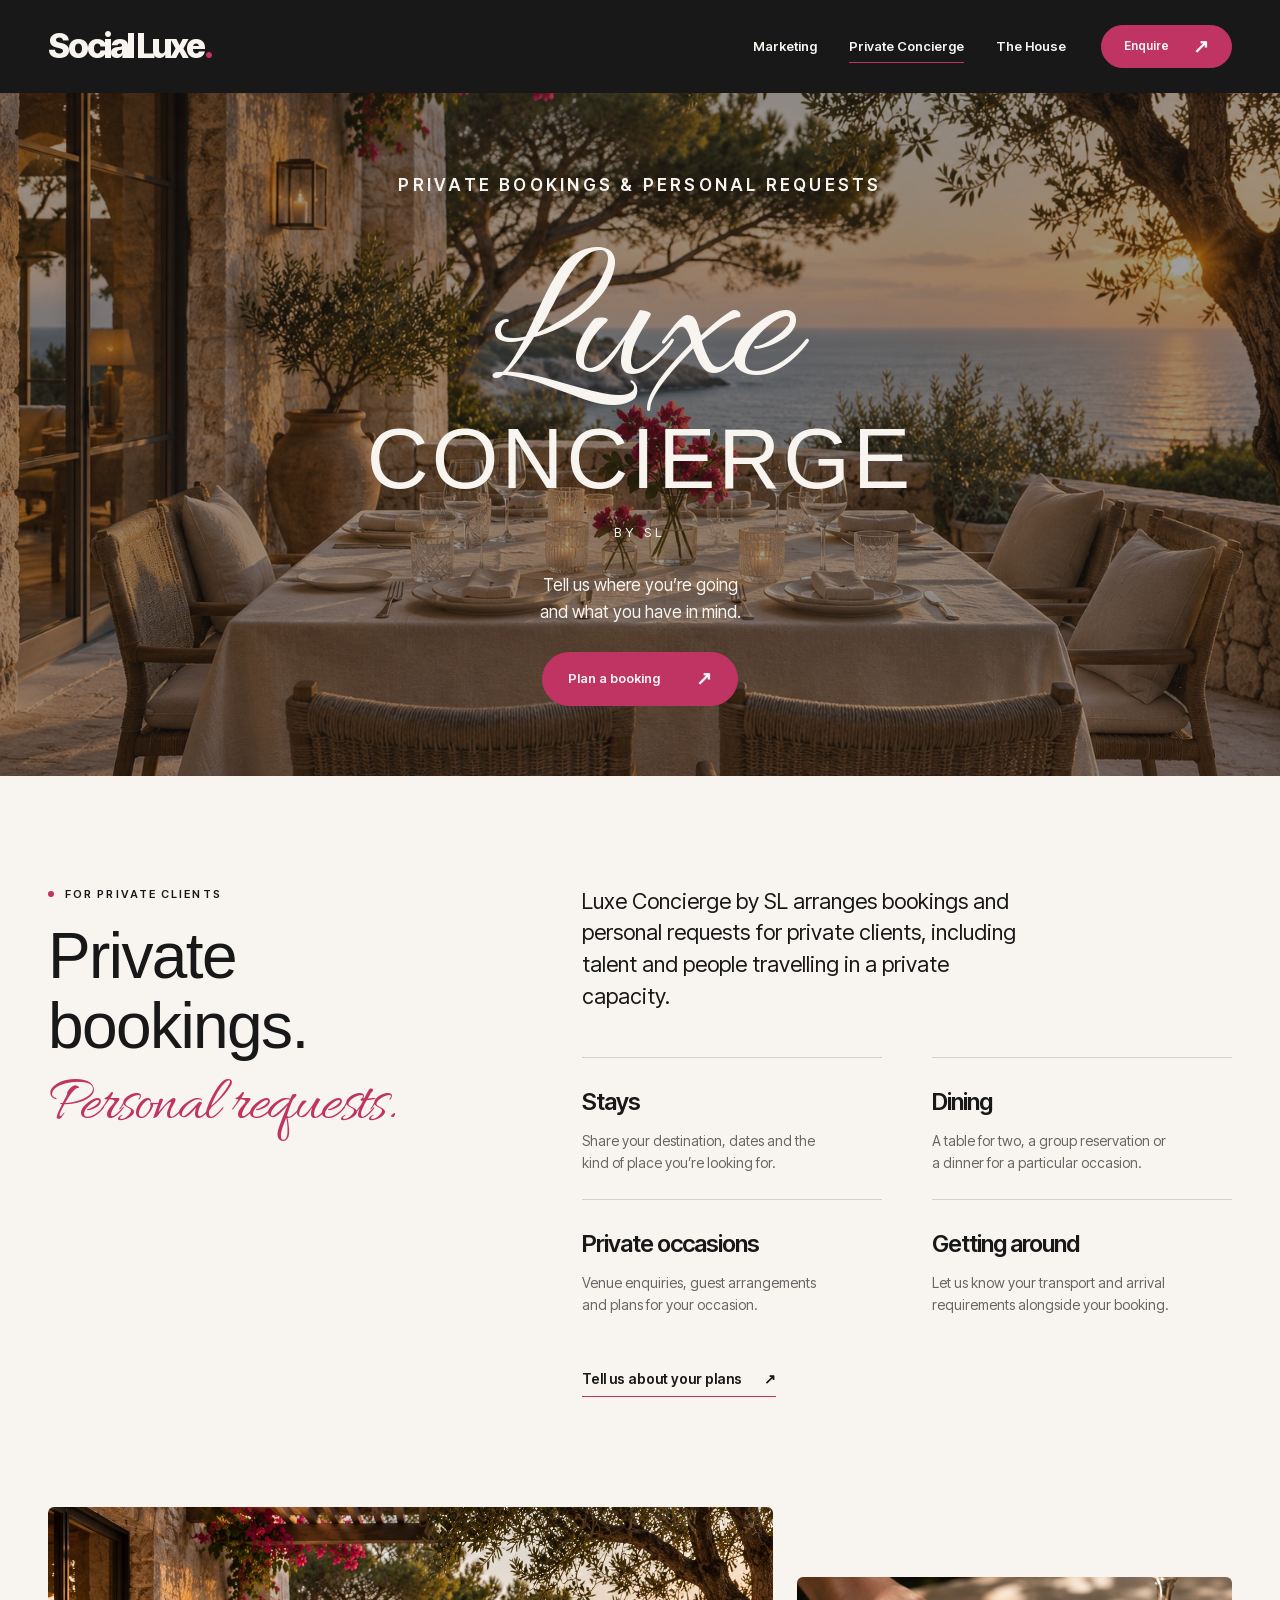
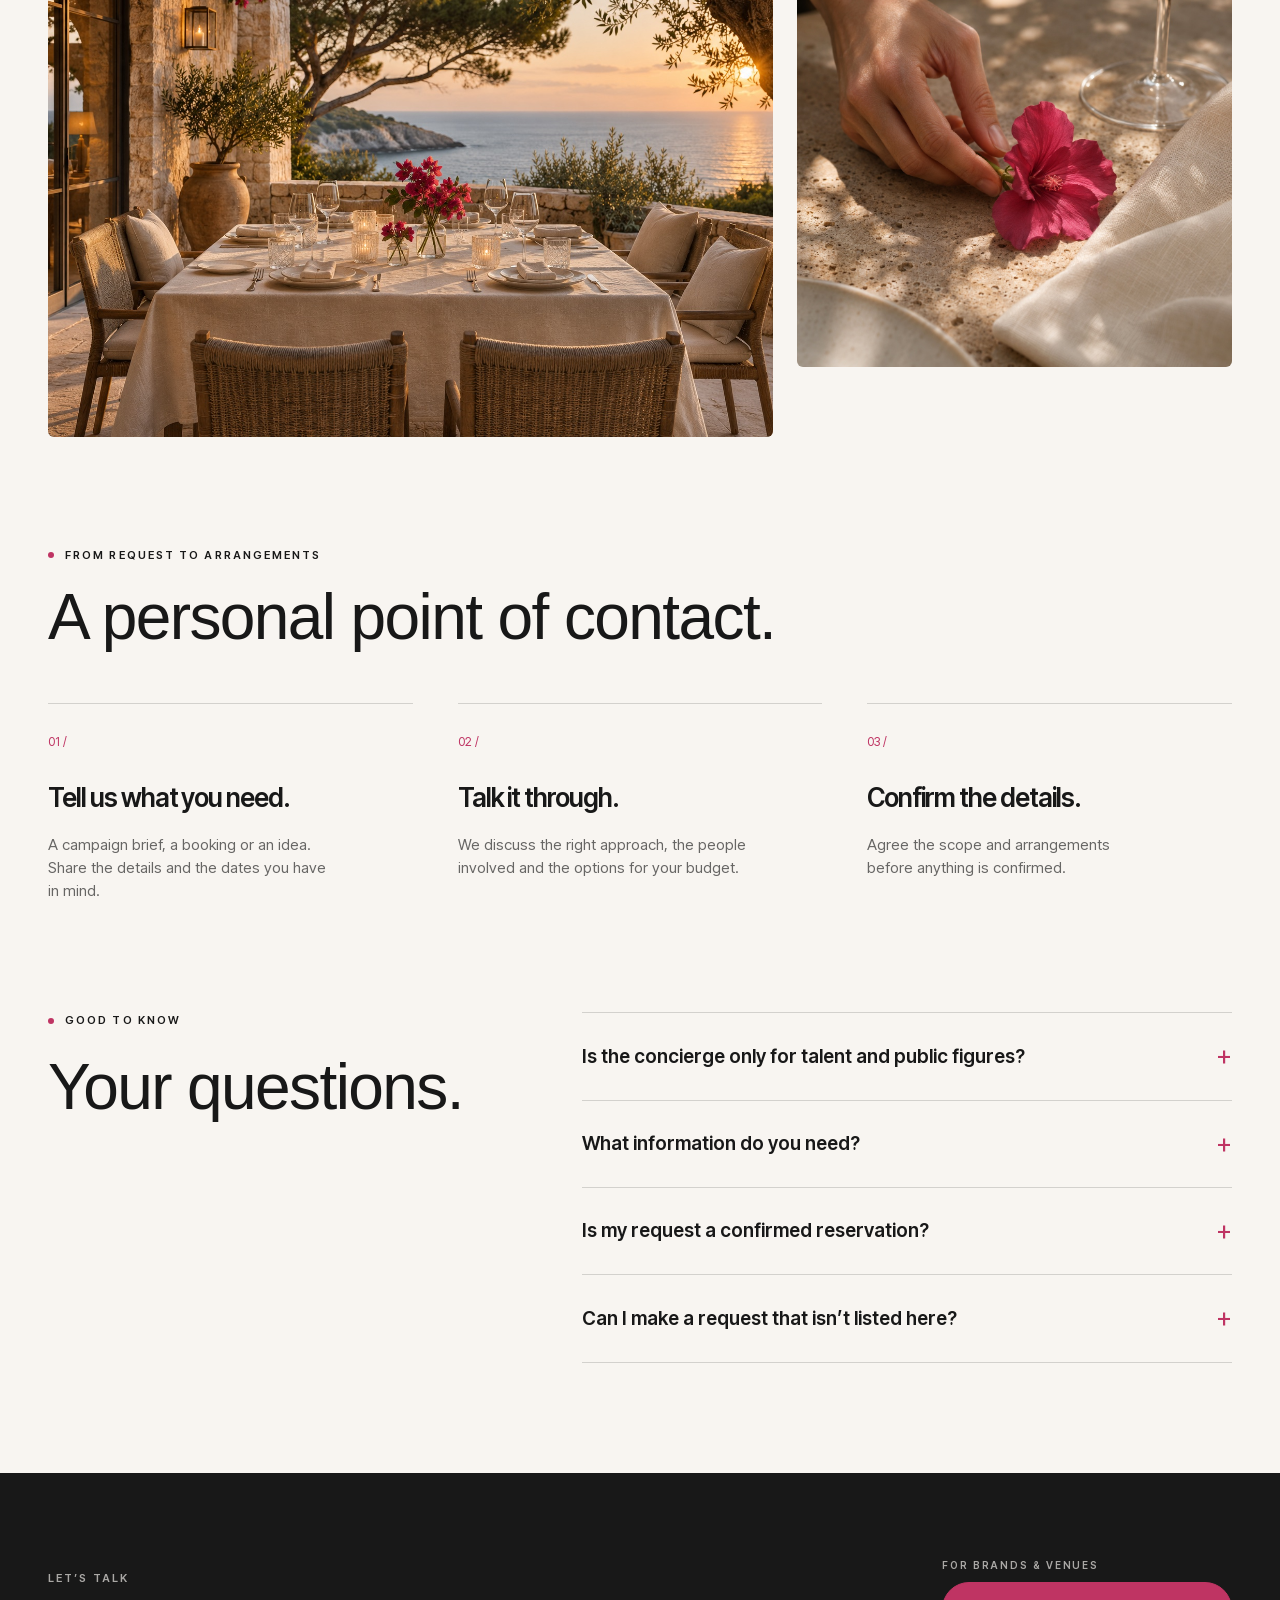
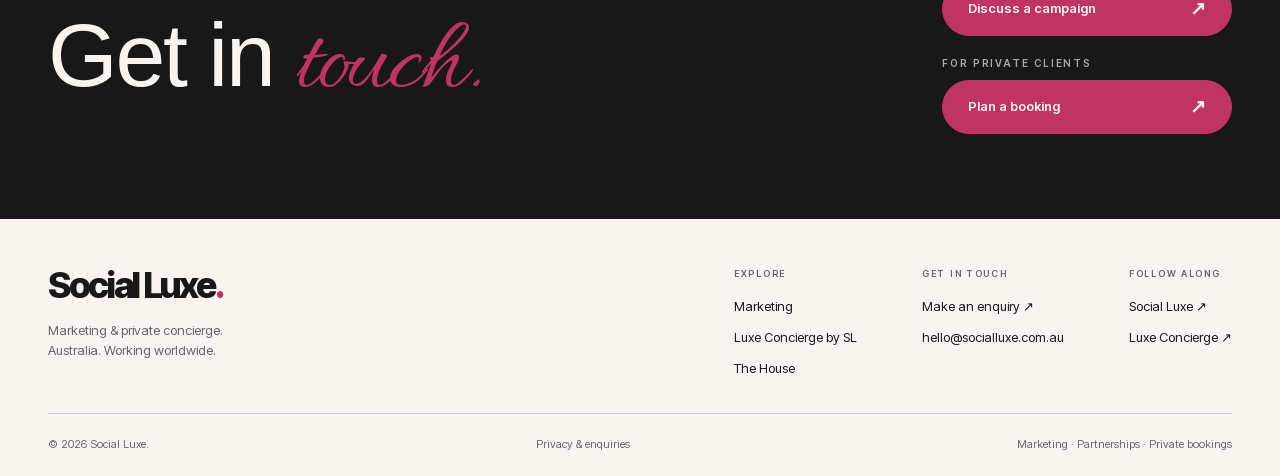
==== public/concierge/index.html @ 2615e61e "Build Social Luxe marketing and private concierge website" ====
<!doctype html>
<html lang="en"><head><meta charset="utf-8"><meta name="viewport" content="width=device-width,initial-scale=1">
<title>Luxe Concierge by SL — Private Concierge</title><meta name="description" content="Private bookings, reservations and personal requests. Explore Luxe Concierge by SL.">
<meta name="robots" content="noindex,nofollow"><meta name="theme-color" content="#f8f5f1">
<meta property="og:title" content="Luxe Concierge by SL — Private Concierge"><meta property="og:description" content="Private bookings, reservations and personal requests. Explore Luxe Concierge by SL."><meta property="og:type" content="website">
<link rel="icon" href="/assets/favicon.svg" type="image/svg+xml">
<link rel="preload" href="/assets/fonts/anton.woff2" as="font" type="font/woff2" crossorigin>
<link rel="preload" href="/assets/fonts/inter-tight.woff2" as="font" type="font/woff2" crossorigin>
<link rel="stylesheet" href="/styles.css"><script src="/app.js" defer></script></head>
<body class="concierge-page"><a class="skip-link" href="#main">Skip to content</a>
    <header class="site-header"><div class="shell header-inner">
      <a class="brand" href="/" aria-label="Social Luxe home">Social Luxe<span class="brand-period">.</span></a>
      <nav class="desktop-nav" aria-label="Main navigation"><a class="nav-link" href="/marketing/">Marketing</a><a class="nav-link" href="/concierge/" aria-current="page">Private Concierge</a><a class="nav-link" href="/the-house/">The House</a></nav>
      <a class="button header-action" href="/enquire/">Enquire<span class="arrow" aria-hidden="true">↗</span></a>
      <button class="menu-toggle" aria-label="Open menu" aria-controls="mobile-menu" aria-expanded="false"><span></span><span></span></button>
    </div></header>
    <div class="mobile-menu" id="mobile-menu" hidden><nav aria-label="Mobile navigation"><a class="mobile-link" href="/marketing/">Marketing</a><a class="mobile-link" href="/concierge/">Private Concierge</a><a class="mobile-link" href="/the-house/">The House</a><a class="button " href="/enquire/">Get in touch<span class="arrow" aria-hidden="true">↗</span></a></nav><p><a href="mailto:hello@socialluxe.com.au">hello@socialluxe.com.au</a></p></div><main id="main">
<section class="concierge-hero"><img src="/assets/concierge.jpg" width="1536" height="1024" alt="A seaside terrace set for a private dinner at sunset" fetchpriority="high">
  <div class="concierge-hero-inner hero-enter"><p class="eyebrow">Private bookings &amp; personal requests</p><h1><span class="script">Luxe</span><span class="concierge-title">CONCIERGE</span><span class="by-line">BY SL</span></h1><p>Tell us where you’re going<br>and what you have in mind.</p><a class="button " href="/enquire/?service=concierge">Plan a booking<span class="arrow" aria-hidden="true">↗</span></a></div>
</section>
<section class="section shell concierge-intro">
  <div class="reveal"><p class="eyebrow with-dot">For private clients</p><h2 class="section-title">Private bookings.<br><span class="script pink">Personal requests.</span></h2></div>
  <div class="reveal delay-1"><p class="body-large">Luxe Concierge by SL arranges bookings and personal requests for private clients, including talent and people travelling in a private capacity.</p><div class="concierge-services">
    <div><h3>Stays</h3><p>Share your destination, dates and the kind of place you’re looking for.</p></div>
    <div><h3>Dining</h3><p>A table for two, a group reservation or a dinner for a particular occasion.</p></div>
    <div><h3>Private occasions</h3><p>Venue enquiries, guest arrangements and plans for your occasion.</p></div>
    <div><h3>Getting around</h3><p>Let us know your transport and arrival requirements alongside your booking.</p></div>
  </div><a class="text-link" href="/enquire/?service=concierge">Tell us about your plans <span aria-hidden="true">↗</span></a></div>
</section>
<div class="shell image-pair"><div class="photo reveal"><img src="/assets/concierge.jpg" alt="A dining terrace with flowers and views of the coast" width="1536" height="1024" loading="lazy"></div><div class="photo reveal delay-1"><img src="/assets/detail.jpg" alt="Flower and linen details at a table setting" width="1254" height="1254" loading="lazy"></div></div>
<section class="section shell"><div class="section-head reveal"><div><p class="eyebrow with-dot">From request to arrangements</p><h2 class="section-title">A personal point of contact.</h2></div></div><div class="process-grid">
      <div class="process-item reveal"><span class="number">01 /</span><h3>Tell us what you need.</h3><p>A campaign brief, a booking or an idea. Share the details and the dates you have in mind.</p></div>
      <div class="process-item reveal delay-1"><span class="number">02 /</span><h3>Talk it through.</h3><p>We discuss the right approach, the people involved and the options for your budget.</p></div>
      <div class="process-item reveal delay-2"><span class="number">03 /</span><h3>Confirm the details.</h3><p>Agree the scope and arrangements before anything is confirmed.</p></div>
    </div></section>
<section class="section shell page-faq" style="padding-top:0"><div class="reveal"><p class="eyebrow with-dot">Good to know</p><h2 class="section-title">Your questions.</h2></div><div class="reveal delay-1"><div class="faq-list"><details><summary>Is the concierge only for talent and public figures?</summary><p>No. Luxe Concierge by SL also works with private clients. You do not need to be a creator, celebrity or public figure to make an enquiry.</p></details><details><summary>What information do you need?</summary><p>Your destination or venue, preferred dates, number of guests, budget and any requests you would like us to consider.</p></details><details><summary>Is my request a confirmed reservation?</summary><p>No. An enquiry starts a conversation. Availability, pricing and booking terms must be agreed before a reservation is confirmed.</p></details><details><summary>Can I make a request that isn’t listed here?</summary><p>Of course. Describe what you need and we’ll discuss whether we can help, including any fees and arrangements involved.</p></details></div></div></section><section class="contact-band"><div class="shell contact-band-inner">
      <div class="reveal"><p class="eyebrow">Let’s talk</p><h2>Get in <span class="script">touch.</span></h2></div>
      <div class="contact-options reveal"><div class="contact-option"><p class="eyebrow">For brands &amp; venues</p><a class="button " href="/enquire/?service=marketing">Discuss a campaign<span class="arrow" aria-hidden="true">↗</span></a></div><div class="contact-option"><p class="eyebrow">For private clients</p><a class="button " href="/enquire/?service=concierge">Plan a booking<span class="arrow" aria-hidden="true">↗</span></a></div></div>
    </div></section>
</main><footer class="site-footer"><div class="shell">
      <div class="footer-top"><div><a class="brand" href="/">Social Luxe<span class="brand-period">.</span></a><p class="footer-description">Marketing &amp; private concierge.<br>Australia. Working worldwide.</p></div>
      <div class="footer-nav">
        <div class="footer-column"><span class="eyebrow">Explore</span><a href="/marketing/">Marketing</a><a href="/concierge/">Luxe Concierge by SL</a><a href="/the-house/">The House</a></div>
        <div class="footer-column"><span class="eyebrow">Get in touch</span><a href="/enquire/">Make an enquiry ↗</a><a href="mailto:hello@socialluxe.com.au">hello@socialluxe.com.au</a></div>
        <div class="footer-column"><span class="eyebrow">Follow along</span><a href="https://www.instagram.com/social_luxe/" target="_blank" rel="noopener noreferrer">Social Luxe ↗</a><a href="https://www.instagram.com/luxeconciergebysl/" target="_blank" rel="noopener noreferrer">Luxe Concierge ↗</a></div>
      </div></div><div class="footer-bottom"><span>© 2026 Social Luxe.</span><a href="/privacy/">Privacy &amp; enquiries</a><span>Marketing · Partnerships · Private bookings</span></div>
    </div></footer></body></html>
---- styles.css ----
@font-face{font-family:Anton;src:url('/assets/fonts/anton.woff2') format('woff2');font-weight:400;font-display:swap}
@font-face{font-family:Allura;src:url('/assets/fonts/allura.woff2') format('woff2');font-weight:400;font-display:swap}
@font-face{font-family:'Inter Tight';src:url('/assets/fonts/inter-tight.woff2') format('woff2');font-weight:400 900;font-display:swap}
:root{--paper:#f8f5f1;--ink:#181818;--pink:#bf3463;--line:rgba(24,24,24,.16);--muted:rgba(24,24,24,.65);--ease:cubic-bezier(.22,1,.36,1);--shell:min(1320px,calc(100% - 96px))}
*{box-sizing:border-box}html{scroll-behavior:smooth;scroll-padding-top:110px}body{margin:0;background:var(--paper);color:var(--ink);font-family:'Inter Tight',Arial,sans-serif;-webkit-font-smoothing:antialiased;font-size:16px;line-height:1.55}body.menu-open{overflow:hidden}a{color:inherit;text-decoration:none}button,input,select,textarea{font:inherit}button,a,input,select,textarea{-webkit-tap-highlight-color:transparent}button{cursor:pointer;color:inherit}button,a{touch-action:manipulation}button:focus-visible,a:focus-visible,input:focus-visible,select:focus-visible,textarea:focus-visible,summary:focus-visible{outline:2px solid var(--pink);outline-offset:6px}::selection{background:var(--pink);color:var(--paper)}img{display:block;width:100%;height:auto}p,h1,h2,h3,figure{margin:0}h1,h2,h3{font-weight:400}p{max-width:60ch}a.inline-link{text-decoration:underline;text-underline-offset:4px}main{min-height:60vh}.shell{width:var(--shell);margin-inline:auto}.section{padding-block:110px}.eyebrow{font-size:11px;line-height:1.5;letter-spacing:.19em;font-weight:600;text-transform:uppercase}.eyebrow.with-dot{display:flex;align-items:center;gap:11px}.with-dot:before{content:"";width:6px;height:6px;flex:0 0 6px;border-radius:50%;background:var(--pink)}.muted{color:var(--muted)}.pink{color:var(--pink)}.script{font-family:Allura,cursive;font-weight:400;letter-spacing:-.035em;text-transform:none;line-height:1}.display{font-family:Anton,'Arial Narrow',sans-serif;font-weight:400;letter-spacing:-.025em;line-height:1.06}.section-title{font-family:Anton,'Arial Narrow',sans-serif;font-size:clamp(42px,5vw,76px);line-height:1.08;letter-spacing:-.025em}.body-large{font-size:clamp(19px,1.7vw,25px);line-height:1.45}.sr-only{position:absolute;width:1px;height:1px;padding:0;margin:-1px;overflow:hidden;clip:rect(0,0,0,0);white-space:nowrap;border:0}.skip-link{position:fixed;z-index:200;left:16px;top:-80px;background:var(--pink);color:var(--paper);padding:14px 20px}.skip-link:focus{top:12px}
.site-header{position:sticky;top:0;z-index:50;background:rgba(248,245,241,.96);border-bottom:1px solid transparent;transition:border-color .25s,background .25s;backdrop-filter:blur(16px)}.site-header.scrolled{border-color:var(--line)}.header-inner{height:92px;display:flex;align-items:center;justify-content:space-between;gap:35px}.brand{font-size:34px;line-height:1;letter-spacing:-.065em;font-weight:800;white-space:nowrap}.brand-period{color:var(--pink)}.desktop-nav{display:flex;align-items:center;gap:32px;margin-left:auto}.nav-link{font-size:13px;font-weight:600;padding-block:12px;position:relative}.nav-link:after{content:"";position:absolute;bottom:5px;left:0;width:100%;height:1px;background:var(--pink);transform:scaleX(0);transform-origin:left;transition:transform .3s var(--ease)}.nav-link:hover:after,.nav-link[aria-current="page"]:after{transform:scaleX(1)}.header-action{font-size:12px!important;min-height:42px!important;padding:11px 22px!important;gap:24px!important}.button{display:inline-flex;align-items:center;justify-content:space-between;gap:36px;min-height:54px;padding:16px 25px;border:1px solid var(--pink);border-radius:100px;background:var(--pink);color:var(--paper);font-size:13px;font-weight:600;line-height:1.2;transition:transform .25s var(--ease),background .25s,box-shadow .25s;text-align:left}.button:hover{background:var(--ink);border-color:var(--ink);transform:translateY(-2px)}.button .arrow{font-size:19px;transition:transform .25s var(--ease);line-height:1}.button:hover .arrow{transform:translate(2px,-2px)}.button-outline{border-color:var(--line);background:transparent;color:var(--ink)}.button-outline:hover{background:var(--ink);color:var(--paper)}.text-link{display:inline-flex;align-items:center;gap:22px;font-size:14px;font-weight:600;padding-bottom:6px;border-bottom:1px solid var(--pink);transition:gap .25s var(--ease),color .25s}.text-link:hover{gap:30px;color:var(--pink)}.menu-toggle{display:none;background:none;border:0;min-height:44px;min-width:44px;align-items:center;justify-content:center;flex-direction:column;gap:5px}.menu-toggle span{width:21px;height:1px;background:currentColor;transition:transform .25s}.menu-toggle[aria-expanded="true"] span:first-child{transform:translateY(3px) rotate(45deg)}.menu-toggle[aria-expanded="true"] span:last-child{transform:translateY(-3px) rotate(-45deg)}.mobile-menu{position:fixed;inset:76px 0 0;z-index:45;background:var(--paper);padding:45px 28px;overflow:auto}.mobile-menu[hidden]{display:none}.mobile-menu nav{display:flex;flex-direction:column;gap:24px}.mobile-menu .mobile-link{font-family:Anton,sans-serif;font-size:40px;line-height:1.1}.mobile-menu .button{margin-top:20px}.mobile-menu p{font-size:14px;margin-top:40px}
.home-hero{padding:64px 0 56px;text-align:center;position:relative}.home-hero .eyebrow{justify-content:center;margin-bottom:30px}.home-hero h1{font-size:clamp(52px,7.6vw,112px);line-height:1.1;letter-spacing:-.025em}.home-hero h1>span{display:block}.home-hero .hero-script{font-size:1.23em;color:var(--pink);display:inline-block;transform:rotate(-6deg);margin-right:.12em}.hero-copy{font-size:17px;line-height:1.6;margin:24px auto 28px;color:var(--muted)}.hero-actions{display:flex;justify-content:center;gap:12px}.hero-actions .button{min-width:210px}.hero-bottom{display:flex;justify-content:space-between;align-items:center;margin-top:46px}.hero-bottom .eyebrow{margin:0;font-size:10px}.scroll-link{display:flex;gap:14px;align-items:center;font-size:11px;letter-spacing:.12em;text-transform:uppercase}.scroll-link span{color:var(--pink);font-size:20px}
.service-grid{display:grid;grid-template-columns:1fr 1fr;gap:22px}.service-panel .photo{height:460px;position:relative;overflow:hidden;border-radius:6px}.photo img{width:100%;height:100%;object-fit:cover;transition:transform 1.15s var(--ease)}.photo:hover img{transform:scale(1.035)}.service-panel .photo:after{content:"";position:absolute;inset:40% 0 0;background:linear-gradient(transparent,rgba(0,0,0,.63));pointer-events:none}.photo-label{position:absolute;z-index:1;top:22px;left:24px;border:1px solid rgba(248,245,241,.65);border-radius:30px;padding:7px 12px;color:var(--paper);font-size:10px;letter-spacing:.14em;text-transform:uppercase;background:rgba(24,24,24,.15)}.photo-caption{position:absolute;z-index:2;bottom:32px;left:32px;right:32px;color:var(--paper);display:flex;justify-content:space-between;align-items:end;gap:10px}.photo-caption h2{font-size:clamp(32px,3.4vw,54px);line-height:1.04;font-family:Anton,sans-serif}.circle-arrow{border:1px solid rgba(248,245,241,.6);width:46px;height:46px;border-radius:50%;display:flex;align-items:center;justify-content:center;font-size:25px;flex:0 0 46px;transition:background .3s,border-color .3s}.service-panel:hover .circle-arrow{background:var(--pink);border-color:var(--pink)}.concierge-wordmark .script{font-size:72px;display:block;margin-bottom:-6px}.concierge-wordmark .wordmark-bottom{font-family:Anton,sans-serif;font-size:27px;letter-spacing:.04em;line-height:1.1}.by-sl{font-family:'Inter Tight',sans-serif;letter-spacing:.12em;font-size:10px;margin-left:10px;vertical-align:middle}.panel-info{padding:21px 2px 25px;display:flex;justify-content:space-between;gap:20px;border-bottom:1px solid var(--line);align-items:start}.panel-info p{font-size:14px;max-width:34ch;color:var(--muted)}.panel-info .eyebrow{font-size:9px;white-space:nowrap;padding-top:4px}
.section-head{display:flex;justify-content:space-between;gap:50px;align-items:end;margin-bottom:50px}.section-head .eyebrow{margin-bottom:20px}.section-head>p{font-size:17px;max-width:34ch;color:var(--muted)}.intro-grid{display:grid;grid-template-columns:.85fr 1.15fr;gap:100px;align-items:center}.intro-copy .eyebrow{margin-bottom:22px}.intro-copy .section-title{max-width:9ch}.intro-copy p{margin-top:28px;color:var(--muted);font-size:17px}.intro-copy .text-link{margin-top:30px}.detail-composition{position:relative;padding:0 0 45px 45px}.detail-composition .photo{aspect-ratio:1.25;border-radius:6px;overflow:hidden}.detail-note{position:absolute;left:0;bottom:0;background:var(--pink);color:var(--paper);padding:25px 34px;min-width:215px;transform:rotate(-5deg)}.detail-note .script{font-size:47px;display:block}.detail-note .eyebrow{display:block;font-size:9px;margin-top:8px}
.offerings{border-top:1px solid var(--line)}.offering{display:grid;grid-template-columns:50px 1fr 1fr;gap:25px;align-items:start;padding:28px 0;border-bottom:1px solid var(--line)}.offering .number{font-size:12px;color:var(--pink);padding-top:7px}.offering h3{font-size:29px;font-weight:600;letter-spacing:-.045em;line-height:1.25}.offering p{color:var(--muted);font-size:15px}.process-grid{display:grid;grid-template-columns:repeat(3,1fr);gap:45px}.process-item{padding-top:24px;border-top:1px solid var(--line)}.process-item .number{font-size:12px;color:var(--pink)}.process-item h3{margin:26px 0 14px;font-size:26px;font-weight:600;letter-spacing:-.04em}.process-item p{font-size:15px;color:var(--muted);max-width:32ch}
.archive{border-top:1px solid var(--line)}.archive-item{display:grid;grid-template-columns:140px 1fr 250px 36px;align-items:center;gap:30px;border-bottom:1px solid var(--line);padding:27px 0}.archive-item .eyebrow{font-size:10px;color:var(--muted)}.archive-item h3{font-size:29px;font-weight:600;letter-spacing:-.04em}.archive-item .caption{font-size:13px;color:var(--muted)}.archive-item .arrow{font-size:25px;color:var(--pink);transition:transform .3s}.archive-item:hover .arrow{transform:translate(3px,-3px)}.archive-item:hover h3{color:var(--pink)}.archive-note{font-size:12px;color:var(--muted);margin-top:20px}
.contact-band{background:var(--ink);color:var(--paper);padding:85px 0}.contact-band .eyebrow{color:var(--paper);opacity:.65;margin-bottom:22px}.contact-band h2{font-size:clamp(50px,7vw,104px);line-height:1.05;font-family:Anton,sans-serif;letter-spacing:-.025em}.contact-band h2 .script{font-size:1.17em;color:var(--pink)}.contact-band-inner{display:flex;justify-content:space-between;gap:60px;align-items:center}.contact-options{display:flex;flex-direction:column;gap:20px;min-width:290px}.contact-option .eyebrow{font-size:10px;margin-bottom:9px}.contact-option .button{width:100%}.contact-band .button:hover{background:var(--paper);border-color:var(--paper);color:var(--ink)}.footer-top{padding:48px 0 35px;display:flex;justify-content:space-between;gap:50px;align-items:start}.footer-top .brand{font-size:36px}.footer-description{font-size:13px;color:var(--muted);margin-top:16px}.footer-nav{display:flex;gap:65px}.footer-column{display:flex;flex-direction:column;gap:11px;font-size:13px}.footer-column a:hover{color:var(--pink)}.footer-column .eyebrow{margin-bottom:5px;font-size:9px;color:var(--muted)}.footer-bottom{display:flex;justify-content:space-between;gap:20px;padding:22px 0;border-top:1px solid var(--line);font-size:11px;color:var(--muted)}.footer-bottom a:hover{color:var(--pink)}
.page-intro{padding:76px 0 64px}.page-intro .eyebrow{margin-bottom:26px}.page-intro h1{font-size:clamp(62px,8.5vw,122px);max-width:11ch}.page-intro .script{color:var(--pink);font-size:1.15em}.page-intro-grid{display:grid;grid-template-columns:1.15fr .85fr;gap:70px;align-items:end}.page-intro-grid .body-large{font-size:22px;max-width:29ch;margin-bottom:25px}.full-photo{height:560px;overflow:hidden;border-radius:6px}.full-photo img{object-position:center}.page-faq{display:grid;grid-template-columns:.8fr 1.2fr;gap:100px}.page-faq .eyebrow{margin-bottom:24px}details{border-bottom:1px solid var(--line)}details:first-child{border-top:1px solid var(--line)}summary{list-style:none;cursor:pointer;display:flex;align-items:center;justify-content:space-between;gap:25px;padding:23px 0;font-size:19px;font-weight:600}summary::-webkit-details-marker{display:none}summary:after{content:"+";color:var(--pink);font-size:26px;font-weight:400}details[open] summary:after{content:"−"}details p{padding:0 30px 23px 0;font-size:15px;color:var(--muted)}
.concierge-page .site-header{background:var(--ink);color:var(--paper)}.concierge-page .site-header.scrolled{border-color:rgba(248,245,241,.16)}.concierge-page .mobile-menu{background:var(--ink);color:var(--paper)}.concierge-hero{position:relative;min-height:680px;display:flex;align-items:center;justify-content:center;color:var(--paper);text-align:center;overflow:hidden;background:var(--ink)}.concierge-hero>img{position:absolute;inset:0;height:100%;object-fit:cover;object-position:center 55%}.concierge-hero:after{content:"";position:absolute;inset:0;background:rgba(24,24,24,.42)}.concierge-hero-inner{position:relative;z-index:1;padding:50px 20px 70px}.concierge-hero .eyebrow{margin-bottom:35px}.concierge-hero h1 .script{font-size:clamp(120px,16vw,225px);display:block;margin-bottom:-22px}.concierge-hero h1 .concierge-title{font-family:Anton,sans-serif;font-size:clamp(45px,6.7vw,94px);letter-spacing:.035em;line-height:1}.concierge-hero h1 .by-line{display:block;font-family:'Inter Tight',sans-serif;letter-spacing:.3em;font-size:13px;margin-top:20px}.concierge-hero p{margin:30px auto 27px;font-size:17px}.concierge-intro{display:grid;grid-template-columns:.8fr 1.2fr;gap:100px}.concierge-intro .section-title{max-width:11ch}.concierge-intro .eyebrow{margin-bottom:20px}.concierge-intro .body-large{max-width:35ch}.concierge-intro .text-link{margin-top:28px}.concierge-services{display:grid;grid-template-columns:1fr 1fr;gap:0 50px;margin-top:45px}.concierge-services h3{font-size:24px;font-weight:600;letter-spacing:-.04em;margin-bottom:10px}.concierge-services p{font-size:14px;color:var(--muted);max-width:30ch}.concierge-services>div{padding:25px 0;border-top:1px solid var(--line)}.image-pair{display:grid;grid-template-columns:1.25fr .75fr;gap:24px;align-items:center}.image-pair .photo{height:530px;overflow:hidden;border-radius:6px}.image-pair .photo:last-child{height:390px}
.house-intro{max-width:920px}.house-intro h1{max-width:18ch}.house-intro .body-large{margin-top:32px;max-width:39ch}.founder-layout{display:grid;grid-template-columns:.85fr 1.15fr;gap:100px;align-items:center}.founder-card{padding:65px 35px 40px;background:var(--pink);color:var(--paper);min-height:380px;display:flex;flex-direction:column;justify-content:center;align-items:center}.founder-card .script{font-size:clamp(58px,6vw,95px);transform:rotate(-7deg);white-space:nowrap}.founder-card .eyebrow{margin-top:30px}.founder-story p{font-size:18px;color:var(--muted);margin-bottom:22px}.founder-story .section-title{margin-bottom:25px;font-size:50px}
.enquiry-layout{display:grid;grid-template-columns:.85fr 1.15fr;gap:100px;align-items:start;padding:70px 0 110px}.enquiry-intro{position:sticky;top:145px}.enquiry-intro .eyebrow{margin-bottom:25px}.enquiry-intro h1{font-size:clamp(60px,6.5vw,96px);line-height:1.1}.enquiry-intro h1 .script{display:block;color:var(--pink);font-size:1.35em}.enquiry-intro p{margin-top:25px;font-size:17px;max-width:30ch;color:var(--muted)}.contact-email{font-size:18px;display:inline-block;border-bottom:1px solid var(--pink);padding-bottom:5px;margin-top:30px}.form-intro{font-size:12px;color:var(--muted);margin:0 0 20px}fieldset{border:0;padding:0;margin:0;min-width:0}.service-choice{display:grid;grid-template-columns:1fr 1fr;gap:12px;margin-bottom:32px}.service-choice label{position:relative;display:flex;align-items:center;justify-content:center;min-height:62px;border:1px solid var(--line);padding:14px 15px;cursor:pointer;border-radius:5px;font-weight:600;font-size:14px;transition:background .2s,border .2s}.service-choice input{position:absolute;opacity:0;width:1px;height:1px}.service-choice label:has(input:checked){background:var(--pink);color:var(--paper);border-color:var(--pink)}.service-choice label:has(input:focus-visible){outline:2px solid var(--pink);outline-offset:4px}.field-grid{display:grid;grid-template-columns:1fr 1fr;gap:22px 20px}.field{display:flex;flex-direction:column;gap:8px;font-size:12px;font-weight:600}.field.full{grid-column:1/-1}.field input,.field select,.field textarea{width:100%;padding:14px 0;background:transparent;color:var(--ink);border:0;border-bottom:1px solid var(--line);border-radius:0;font-size:16px;font-weight:400;min-height:48px}.field input::placeholder,.field textarea::placeholder{color:rgba(24,24,24,.45)}.field textarea{resize:vertical;min-height:110px}.field option{background:var(--paper)}.form-actions{display:flex;gap:20px;align-items:center;margin-top:30px}.form-actions .button{flex:0 0 auto}.form-actions p{font-size:11px;color:var(--muted);max-width:28ch}.draft-panel{margin-top:24px;border-top:1px solid var(--line);padding-top:24px}.draft-panel[hidden]{display:none}.draft-panel h2{font-size:22px;font-weight:600;margin-bottom:12px}.draft-panel p{font-size:14px;color:var(--muted);margin-bottom:18px}.draft-panel textarea{width:100%;min-height:200px;border:1px solid var(--line);background:transparent;padding:16px;font-size:13px;resize:vertical;margin-bottom:15px}.draft-buttons{display:flex;gap:12px;flex-wrap:wrap}.form-status{font-size:13px;margin-top:12px;color:var(--pink)}.privacy-copy{max-width:780px;padding:70px 0 100px}.privacy-copy h1{font-size:60px;margin-bottom:40px}.privacy-copy h2{font-size:25px;font-weight:600;margin:30px 0 12px}.privacy-copy p{color:var(--muted)}
.reveal-ready .reveal{opacity:0;transform:translateY(22px);transition:opacity .8s var(--ease),transform .8s var(--ease)}.reveal-ready .reveal.is-visible{opacity:1;transform:none}.reveal.delay-1{transition-delay:.1s}.reveal.delay-2{transition-delay:.2s}.hero-enter{animation:hero-in .9s var(--ease) both}.hero-enter:nth-child(2){animation-delay:.08s}.hero-enter:nth-child(3){animation-delay:.16s}@keyframes hero-in{from{opacity:0;transform:translateY(18px)}to{opacity:1;transform:none}}
@media(min-width:1600px){.home-hero{padding-top:85px;padding-bottom:70px}.service-panel .photo{height:510px}}
@media(max-width:1050px){:root{--shell:calc(100% - 56px)}.header-inner{gap:22px}.desktop-nav{gap:22px}.brand{font-size:30px}.home-hero h1{font-size:8.4vw}.service-panel .photo{height:380px}.photo-caption{left:24px;right:24px;bottom:25px}.intro-grid,.page-faq,.concierge-intro,.founder-layout,.enquiry-layout{gap:50px}.section{padding-block:85px}.archive-item{grid-template-columns:100px 1fr 185px 25px;gap:20px}.contact-band-inner{gap:40px}.footer-nav{gap:35px}.concierge-hero{min-height:610px}.enquiry-layout{grid-template-columns:.8fr 1.2fr}.enquiry-intro h1{font-size:67px}.offering{grid-template-columns:30px 1fr 1fr;gap:20px}.page-intro-grid{gap:40px}.full-photo{height:460px}}
@media(max-width:760px){:root{--shell:calc(100% - 40px)}.header-inner{height:76px;gap:15px}.brand{font-size:30px}.desktop-nav{display:none}.header-action{margin-left:auto;min-height:38px!important;font-size:11px!important;padding:11px 18px!important;gap:16px!important}.menu-toggle{display:flex}.home-hero{padding:42px 0 32px}.home-hero .eyebrow{font-size:9px;margin-bottom:25px}.home-hero h1{font-size:clamp(36px,8.5vw,64px)}.hero-copy{font-size:15px;max-width:33ch;margin:22px auto 24px}.hero-actions{gap:9px}.hero-actions .button{min-width:0;gap:13px;font-size:11px;padding:14px 18px;min-height:49px}.hero-bottom{margin-top:33px}.hero-bottom .eyebrow{font-size:8px}.scroll-link{font-size:9px;gap:9px}.service-grid{gap:28px;grid-template-columns:1fr}.service-panel .photo{height:430px}.photo-caption h2{font-size:42px}.service-panel .photo-label{font-size:9px}.panel-info{padding:17px 0 20px}.panel-info p{font-size:13px}.panel-info .eyebrow{font-size:8px}.intro-grid,.concierge-intro,.founder-layout,.page-faq,.page-intro-grid,.enquiry-layout{grid-template-columns:1fr;gap:42px}.section{padding-block:65px}.section-title{font-size:48px}.intro-copy .section-title{max-width:12ch}.intro-copy p{font-size:16px;max-width:40ch}.detail-composition{padding:0 0 30px 25px}.detail-note{padding:20px 26px;min-width:180px}.detail-note .script{font-size:41px}.section-head{align-items:start;flex-direction:column;gap:24px;margin-bottom:35px}.section-head>p{font-size:16px;max-width:40ch}.process-grid{grid-template-columns:1fr;gap:24px}.process-item{display:grid;grid-template-columns:35px 1fr;gap:0 14px;padding-top:24px}.process-item .number{grid-row:1/3;padding-top:5px}.process-item h3{margin:0 0 10px;font-size:25px}.process-item p{font-size:14px;max-width:40ch}.archive-item{grid-template-columns:1fr 25px;gap:8px 15px;padding:25px 0}.archive-item .eyebrow{grid-column:1}.archive-item h3{grid-column:1;font-size:27px}.archive-item .caption{grid-column:1}.archive-item .arrow{grid-column:2;grid-row:1/4}.contact-band{padding-block:60px}.contact-band-inner{flex-direction:column;align-items:stretch;gap:35px}.contact-band h2{font-size:64px;max-width:10ch}.contact-options{min-width:0;display:grid;grid-template-columns:1fr 1fr;gap:16px}.contact-option .button{padding:14px 16px;gap:12px;font-size:11px}.contact-option .eyebrow{font-size:8px}.footer-top{flex-direction:column;gap:35px;padding-top:38px}.footer-nav{width:100%;justify-content:space-between;gap:20px}.footer-bottom{flex-wrap:wrap;font-size:10px}.footer-top .brand{font-size:33px}.footer-column{font-size:12px}.page-intro{padding:45px 0 45px}.page-intro h1{font-size:66px}.page-intro-grid .body-large{font-size:19px;max-width:40ch}.full-photo{height:390px}.offering{grid-template-columns:28px 1fr;gap:12px 15px;padding:26px 0}.offering .number{grid-row:1/3}.offering h3{font-size:27px}.offering p{grid-column:2}.concierge-hero{min-height:610px}.concierge-hero-inner{padding-inline:24px}.concierge-hero .eyebrow{font-size:10px;margin-bottom:30px}.concierge-hero h1 .script{font-size:160px;margin-bottom:-8px}.concierge-hero h1 .concierge-title{font-size:57px}.concierge-hero p{font-size:15px;max-width:30ch}.concierge-intro .body-large{font-size:20px}.concierge-services{gap:0 24px;margin-top:30px}.concierge-services h3{font-size:23px}.concierge-services p{font-size:13px}.image-pair{gap:15px;grid-template-columns:1fr 1fr}.image-pair .photo{height:310px}.image-pair .photo:last-child{height:240px}.founder-card{min-height:310px}.founder-card .script{font-size:80px}.founder-story .section-title{font-size:45px}.founder-story p{font-size:16px}.enquiry-layout{padding:40px 0 70px;gap:45px}.enquiry-intro{position:static}.enquiry-intro h1{font-size:66px}.enquiry-intro h1 .script{display:inline-block;margin-left:12px}.enquiry-intro p{font-size:15px;max-width:40ch}.contact-email{font-size:17px;margin-top:20px}.form-actions{align-items:start;flex-direction:column;gap:12px}.form-actions .button{width:100%}.form-actions p{max-width:none}.service-choice label{font-size:12px;padding-inline:9px}.field-grid{gap:21px 16px}.privacy-copy{padding:45px 0 65px}.privacy-copy h1{font-size:48px}}
@media(max-width:380px){.header-action{padding:10px 14px!important}.brand{font-size:27px}.header-inner{gap:5px}.hero-actions .button{font-size:10px;padding:13px 14px}.service-panel .photo{height:365px}.contact-options{grid-template-columns:1fr}.field-grid{grid-template-columns:1fr}.enquiry-intro h1{font-size:57px}.concierge-services{grid-template-columns:1fr}.footer-nav{flex-wrap:wrap}.photo-caption h2{font-size:38px}}
.home-hero>.eyebrow{margin-inline:auto}
.founder-layout>*{min-width:0}
@media(max-width:760px){.founder-card{padding-inline:24px}.founder-card .script{font-size:clamp(54px,18vw,80px)}}
@media(min-width:761px) and (max-width:1599px){.home-hero{padding-top:38px;padding-bottom:30px}.home-hero .eyebrow{margin-bottom:20px}.home-hero .hero-bottom .eyebrow{margin-bottom:0}.hero-copy{margin-top:18px;margin-bottom:22px}.hero-bottom{margin-top:28px}}
@media(prefers-reduced-motion:reduce){html{scroll-behavior:auto}*,*:before,*:after{animation:none!important;transition:none!important}.reveal-ready .reveal{opacity:1;transform:none}.photo:hover img{transform:none}}
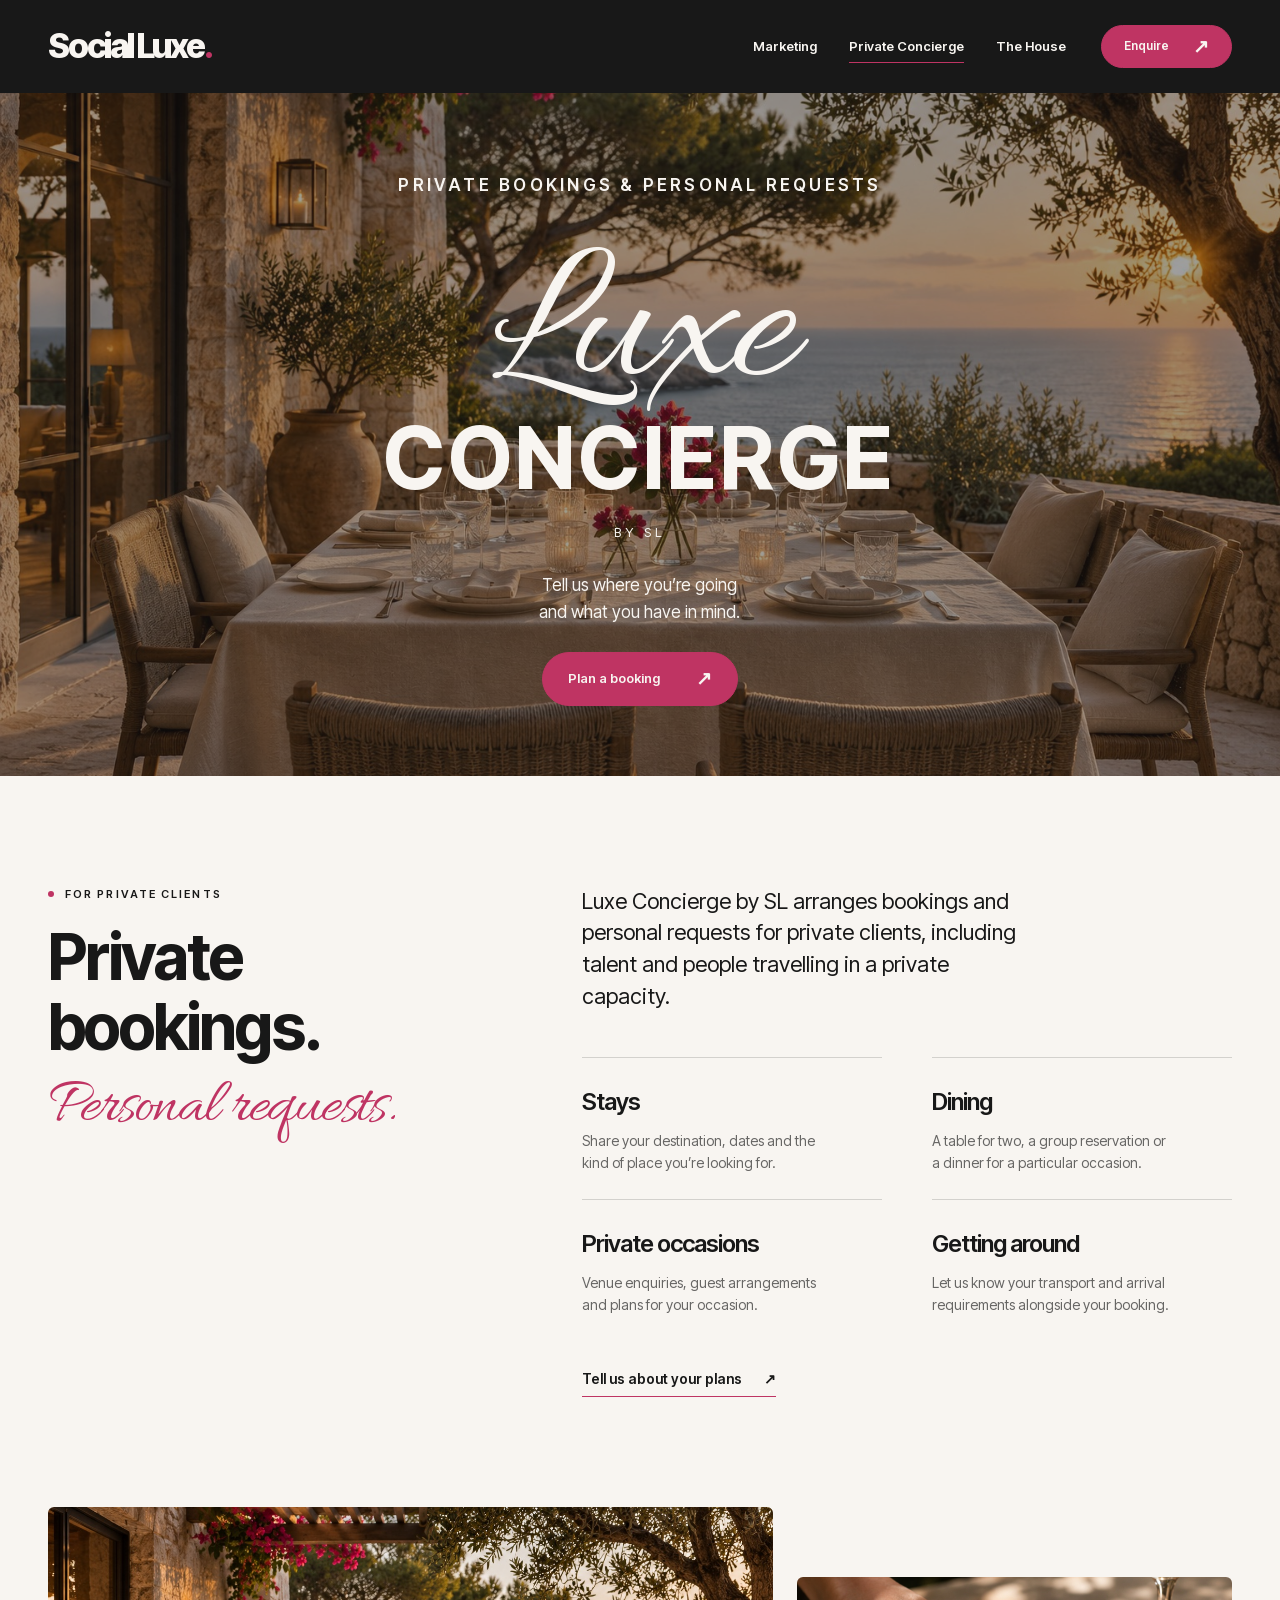
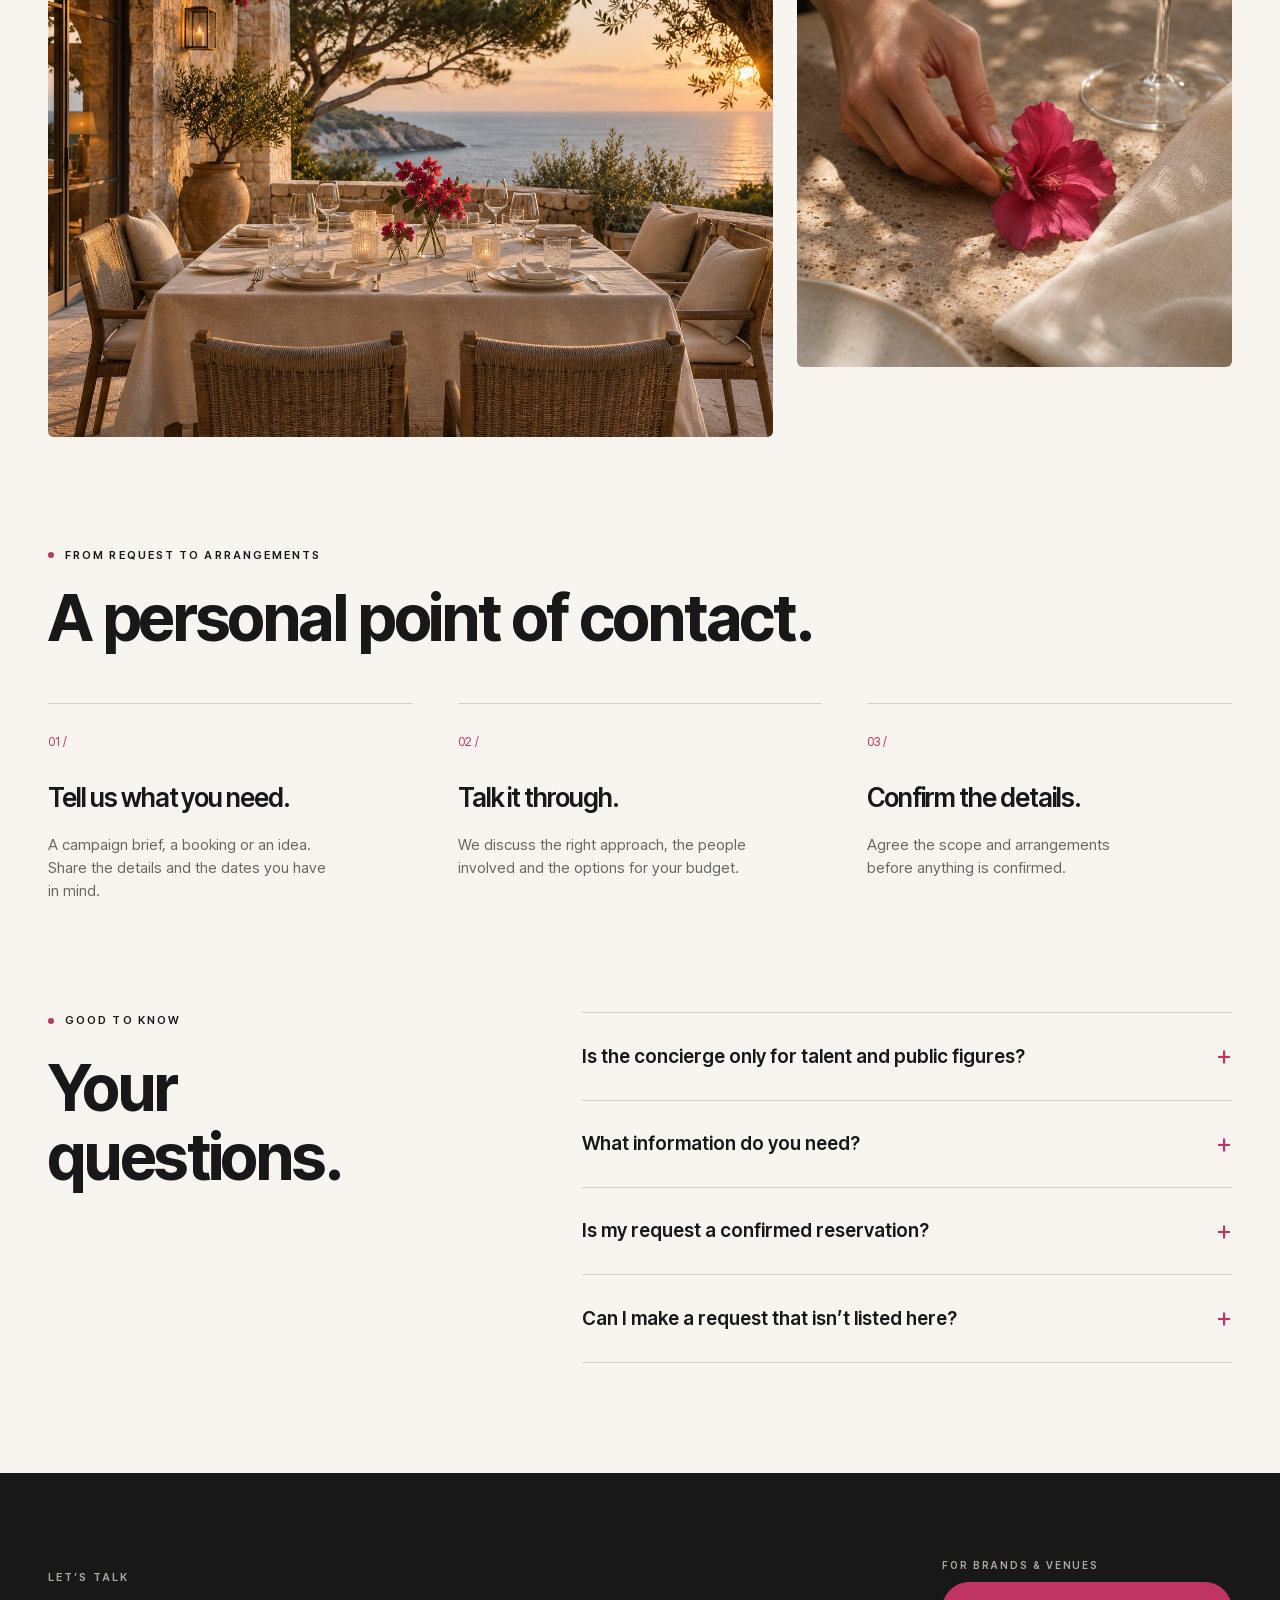
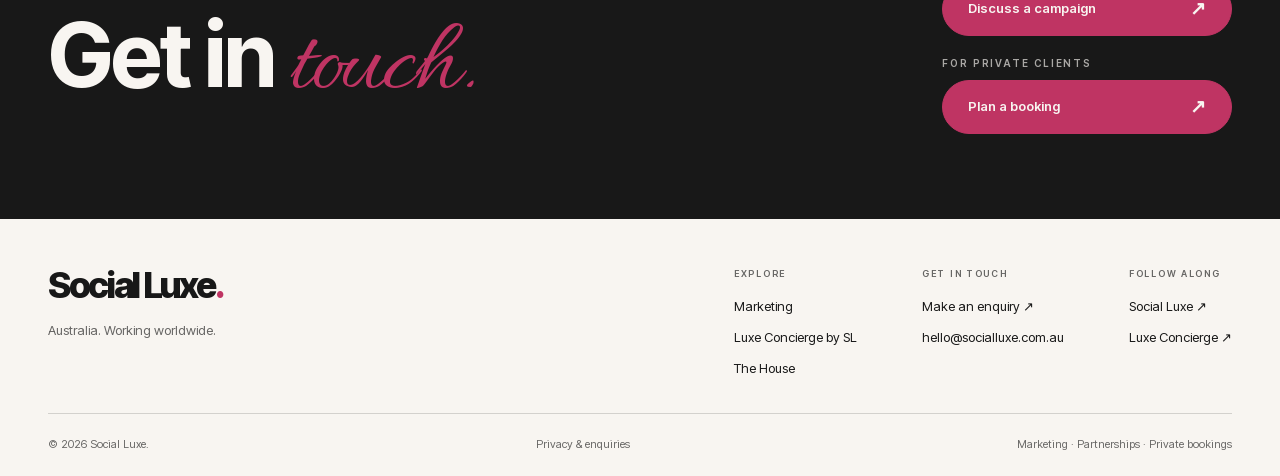
==== commit 4dc6073e: "Align headings with Inter Tight wordmark and remove redundant tagline" ====
--- a/public/concierge/index.html
+++ b/public/concierge/index.html
@@ -4,7 +4,6 @@
 <meta name="robots" content="noindex,nofollow"><meta name="theme-color" content="#f8f5f1">
 <meta property="og:title" content="Luxe Concierge by SL — Private Concierge"><meta property="og:description" content="Private bookings, reservations and personal requests. Explore Luxe Concierge by SL."><meta property="og:type" content="website">
 <link rel="icon" href="/assets/favicon.svg" type="image/svg+xml">
-<link rel="preload" href="/assets/fonts/anton.woff2" as="font" type="font/woff2" crossorigin>
 <link rel="preload" href="/assets/fonts/inter-tight.woff2" as="font" type="font/woff2" crossorigin>
 <link rel="stylesheet" href="/styles.css"><script src="/app.js" defer></script></head>
 <body class="concierge-page"><a class="skip-link" href="#main">Skip to content</a>
@@ -38,7 +37,7 @@
       <div class="contact-options reveal"><div class="contact-option"><p class="eyebrow">For brands &amp; venues</p><a class="button " href="/enquire/?service=marketing">Discuss a campaign<span class="arrow" aria-hidden="true">↗</span></a></div><div class="contact-option"><p class="eyebrow">For private clients</p><a class="button " href="/enquire/?service=concierge">Plan a booking<span class="arrow" aria-hidden="true">↗</span></a></div></div>
     </div></section>
 </main><footer class="site-footer"><div class="shell">
-      <div class="footer-top"><div><a class="brand" href="/">Social Luxe<span class="brand-period">.</span></a><p class="footer-description">Marketing &amp; private concierge.<br>Australia. Working worldwide.</p></div>
+      <div class="footer-top"><div><a class="brand" href="/">Social Luxe<span class="brand-period">.</span></a><p class="footer-description">Australia. Working worldwide.</p></div>
       <div class="footer-nav">
         <div class="footer-column"><span class="eyebrow">Explore</span><a href="/marketing/">Marketing</a><a href="/concierge/">Luxe Concierge by SL</a><a href="/the-house/">The House</a></div>
         <div class="footer-column"><span class="eyebrow">Get in touch</span><a href="/enquire/">Make an enquiry ↗</a><a href="mailto:hello@socialluxe.com.au">hello@socialluxe.com.au</a></div>
--- a/styles.css
+++ b/styles.css
@@ -1,24 +1,23 @@
-@font-face{font-family:Anton;src:url('/assets/fonts/anton.woff2') format('woff2');font-weight:400;font-display:swap}
 @font-face{font-family:Allura;src:url('/assets/fonts/allura.woff2') format('woff2');font-weight:400;font-display:swap}
 @font-face{font-family:'Inter Tight';src:url('/assets/fonts/inter-tight.woff2') format('woff2');font-weight:400 900;font-display:swap}
 :root{--paper:#f8f5f1;--ink:#181818;--pink:#bf3463;--line:rgba(24,24,24,.16);--muted:rgba(24,24,24,.65);--ease:cubic-bezier(.22,1,.36,1);--shell:min(1320px,calc(100% - 96px))}
-*{box-sizing:border-box}html{scroll-behavior:smooth;scroll-padding-top:110px}body{margin:0;background:var(--paper);color:var(--ink);font-family:'Inter Tight',Arial,sans-serif;-webkit-font-smoothing:antialiased;font-size:16px;line-height:1.55}body.menu-open{overflow:hidden}a{color:inherit;text-decoration:none}button,input,select,textarea{font:inherit}button,a,input,select,textarea{-webkit-tap-highlight-color:transparent}button{cursor:pointer;color:inherit}button,a{touch-action:manipulation}button:focus-visible,a:focus-visible,input:focus-visible,select:focus-visible,textarea:focus-visible,summary:focus-visible{outline:2px solid var(--pink);outline-offset:6px}::selection{background:var(--pink);color:var(--paper)}img{display:block;width:100%;height:auto}p,h1,h2,h3,figure{margin:0}h1,h2,h3{font-weight:400}p{max-width:60ch}a.inline-link{text-decoration:underline;text-underline-offset:4px}main{min-height:60vh}.shell{width:var(--shell);margin-inline:auto}.section{padding-block:110px}.eyebrow{font-size:11px;line-height:1.5;letter-spacing:.19em;font-weight:600;text-transform:uppercase}.eyebrow.with-dot{display:flex;align-items:center;gap:11px}.with-dot:before{content:"";width:6px;height:6px;flex:0 0 6px;border-radius:50%;background:var(--pink)}.muted{color:var(--muted)}.pink{color:var(--pink)}.script{font-family:Allura,cursive;font-weight:400;letter-spacing:-.035em;text-transform:none;line-height:1}.display{font-family:Anton,'Arial Narrow',sans-serif;font-weight:400;letter-spacing:-.025em;line-height:1.06}.section-title{font-family:Anton,'Arial Narrow',sans-serif;font-size:clamp(42px,5vw,76px);line-height:1.08;letter-spacing:-.025em}.body-large{font-size:clamp(19px,1.7vw,25px);line-height:1.45}.sr-only{position:absolute;width:1px;height:1px;padding:0;margin:-1px;overflow:hidden;clip:rect(0,0,0,0);white-space:nowrap;border:0}.skip-link{position:fixed;z-index:200;left:16px;top:-80px;background:var(--pink);color:var(--paper);padding:14px 20px}.skip-link:focus{top:12px}
-.site-header{position:sticky;top:0;z-index:50;background:rgba(248,245,241,.96);border-bottom:1px solid transparent;transition:border-color .25s,background .25s;backdrop-filter:blur(16px)}.site-header.scrolled{border-color:var(--line)}.header-inner{height:92px;display:flex;align-items:center;justify-content:space-between;gap:35px}.brand{font-size:34px;line-height:1;letter-spacing:-.065em;font-weight:800;white-space:nowrap}.brand-period{color:var(--pink)}.desktop-nav{display:flex;align-items:center;gap:32px;margin-left:auto}.nav-link{font-size:13px;font-weight:600;padding-block:12px;position:relative}.nav-link:after{content:"";position:absolute;bottom:5px;left:0;width:100%;height:1px;background:var(--pink);transform:scaleX(0);transform-origin:left;transition:transform .3s var(--ease)}.nav-link:hover:after,.nav-link[aria-current="page"]:after{transform:scaleX(1)}.header-action{font-size:12px!important;min-height:42px!important;padding:11px 22px!important;gap:24px!important}.button{display:inline-flex;align-items:center;justify-content:space-between;gap:36px;min-height:54px;padding:16px 25px;border:1px solid var(--pink);border-radius:100px;background:var(--pink);color:var(--paper);font-size:13px;font-weight:600;line-height:1.2;transition:transform .25s var(--ease),background .25s,box-shadow .25s;text-align:left}.button:hover{background:var(--ink);border-color:var(--ink);transform:translateY(-2px)}.button .arrow{font-size:19px;transition:transform .25s var(--ease);line-height:1}.button:hover .arrow{transform:translate(2px,-2px)}.button-outline{border-color:var(--line);background:transparent;color:var(--ink)}.button-outline:hover{background:var(--ink);color:var(--paper)}.text-link{display:inline-flex;align-items:center;gap:22px;font-size:14px;font-weight:600;padding-bottom:6px;border-bottom:1px solid var(--pink);transition:gap .25s var(--ease),color .25s}.text-link:hover{gap:30px;color:var(--pink)}.menu-toggle{display:none;background:none;border:0;min-height:44px;min-width:44px;align-items:center;justify-content:center;flex-direction:column;gap:5px}.menu-toggle span{width:21px;height:1px;background:currentColor;transition:transform .25s}.menu-toggle[aria-expanded="true"] span:first-child{transform:translateY(3px) rotate(45deg)}.menu-toggle[aria-expanded="true"] span:last-child{transform:translateY(-3px) rotate(-45deg)}.mobile-menu{position:fixed;inset:76px 0 0;z-index:45;background:var(--paper);padding:45px 28px;overflow:auto}.mobile-menu[hidden]{display:none}.mobile-menu nav{display:flex;flex-direction:column;gap:24px}.mobile-menu .mobile-link{font-family:Anton,sans-serif;font-size:40px;line-height:1.1}.mobile-menu .button{margin-top:20px}.mobile-menu p{font-size:14px;margin-top:40px}
-.home-hero{padding:64px 0 56px;text-align:center;position:relative}.home-hero .eyebrow{justify-content:center;margin-bottom:30px}.home-hero h1{font-size:clamp(52px,7.6vw,112px);line-height:1.1;letter-spacing:-.025em}.home-hero h1>span{display:block}.home-hero .hero-script{font-size:1.23em;color:var(--pink);display:inline-block;transform:rotate(-6deg);margin-right:.12em}.hero-copy{font-size:17px;line-height:1.6;margin:24px auto 28px;color:var(--muted)}.hero-actions{display:flex;justify-content:center;gap:12px}.hero-actions .button{min-width:210px}.hero-bottom{display:flex;justify-content:space-between;align-items:center;margin-top:46px}.hero-bottom .eyebrow{margin:0;font-size:10px}.scroll-link{display:flex;gap:14px;align-items:center;font-size:11px;letter-spacing:.12em;text-transform:uppercase}.scroll-link span{color:var(--pink);font-size:20px}
-.service-grid{display:grid;grid-template-columns:1fr 1fr;gap:22px}.service-panel .photo{height:460px;position:relative;overflow:hidden;border-radius:6px}.photo img{width:100%;height:100%;object-fit:cover;transition:transform 1.15s var(--ease)}.photo:hover img{transform:scale(1.035)}.service-panel .photo:after{content:"";position:absolute;inset:40% 0 0;background:linear-gradient(transparent,rgba(0,0,0,.63));pointer-events:none}.photo-label{position:absolute;z-index:1;top:22px;left:24px;border:1px solid rgba(248,245,241,.65);border-radius:30px;padding:7px 12px;color:var(--paper);font-size:10px;letter-spacing:.14em;text-transform:uppercase;background:rgba(24,24,24,.15)}.photo-caption{position:absolute;z-index:2;bottom:32px;left:32px;right:32px;color:var(--paper);display:flex;justify-content:space-between;align-items:end;gap:10px}.photo-caption h2{font-size:clamp(32px,3.4vw,54px);line-height:1.04;font-family:Anton,sans-serif}.circle-arrow{border:1px solid rgba(248,245,241,.6);width:46px;height:46px;border-radius:50%;display:flex;align-items:center;justify-content:center;font-size:25px;flex:0 0 46px;transition:background .3s,border-color .3s}.service-panel:hover .circle-arrow{background:var(--pink);border-color:var(--pink)}.concierge-wordmark .script{font-size:72px;display:block;margin-bottom:-6px}.concierge-wordmark .wordmark-bottom{font-family:Anton,sans-serif;font-size:27px;letter-spacing:.04em;line-height:1.1}.by-sl{font-family:'Inter Tight',sans-serif;letter-spacing:.12em;font-size:10px;margin-left:10px;vertical-align:middle}.panel-info{padding:21px 2px 25px;display:flex;justify-content:space-between;gap:20px;border-bottom:1px solid var(--line);align-items:start}.panel-info p{font-size:14px;max-width:34ch;color:var(--muted)}.panel-info .eyebrow{font-size:9px;white-space:nowrap;padding-top:4px}
+*{box-sizing:border-box}html{scroll-behavior:smooth;scroll-padding-top:110px}body{margin:0;background:var(--paper);color:var(--ink);font-family:'Inter Tight',Arial,sans-serif;-webkit-font-smoothing:antialiased;font-size:16px;line-height:1.55}body.menu-open{overflow:hidden}a{color:inherit;text-decoration:none}button,input,select,textarea{font:inherit}button,a,input,select,textarea{-webkit-tap-highlight-color:transparent}button{cursor:pointer;color:inherit}button,a{touch-action:manipulation}button:focus-visible,a:focus-visible,input:focus-visible,select:focus-visible,textarea:focus-visible,summary:focus-visible{outline:2px solid var(--pink);outline-offset:6px}::selection{background:var(--pink);color:var(--paper)}img{display:block;width:100%;height:auto}p,h1,h2,h3,figure{margin:0}h1,h2,h3{font-weight:400}p{max-width:60ch}a.inline-link{text-decoration:underline;text-underline-offset:4px}main{min-height:60vh}.shell{width:var(--shell);margin-inline:auto}.section{padding-block:110px}.eyebrow{font-size:11px;line-height:1.5;letter-spacing:.19em;font-weight:600;text-transform:uppercase}.eyebrow.with-dot{display:flex;align-items:center;gap:11px}.with-dot:before{content:"";width:6px;height:6px;flex:0 0 6px;border-radius:50%;background:var(--pink)}.muted{color:var(--muted)}.pink{color:var(--pink)}.script{font-family:Allura,cursive;font-weight:400;letter-spacing:-.035em;text-transform:none;line-height:1}.display{font-family:'Inter Tight',Arial,sans-serif;font-weight:700;letter-spacing:-.025em;line-height:1.06}.section-title{font-family:'Inter Tight',Arial,sans-serif;font-weight:700;font-size:clamp(42px,5vw,76px);line-height:1.08;letter-spacing:-.025em}.body-large{font-size:clamp(19px,1.7vw,25px);line-height:1.45}.sr-only{position:absolute;width:1px;height:1px;padding:0;margin:-1px;overflow:hidden;clip:rect(0,0,0,0);white-space:nowrap;border:0}.skip-link{position:fixed;z-index:200;left:16px;top:-80px;background:var(--pink);color:var(--paper);padding:14px 20px}.skip-link:focus{top:12px}
+.site-header{position:sticky;top:0;z-index:50;background:rgba(248,245,241,.96);border-bottom:1px solid transparent;transition:border-color .25s,background .25s;backdrop-filter:blur(16px)}.site-header.scrolled{border-color:var(--line)}.header-inner{height:92px;display:flex;align-items:center;justify-content:space-between;gap:35px}.brand{font-size:34px;line-height:1;letter-spacing:-.065em;font-weight:800;white-space:nowrap}.brand-period{color:var(--pink)}.desktop-nav{display:flex;align-items:center;gap:32px;margin-left:auto}.nav-link{font-size:13px;font-weight:600;padding-block:12px;position:relative}.nav-link:after{content:"";position:absolute;bottom:5px;left:0;width:100%;height:1px;background:var(--pink);transform:scaleX(0);transform-origin:left;transition:transform .3s var(--ease)}.nav-link:hover:after,.nav-link[aria-current="page"]:after{transform:scaleX(1)}.header-action{font-size:12px!important;min-height:42px!important;padding:11px 22px!important;gap:24px!important}.button{display:inline-flex;align-items:center;justify-content:space-between;gap:36px;min-height:54px;padding:16px 25px;border:1px solid var(--pink);border-radius:100px;background:var(--pink);color:var(--paper);font-size:13px;font-weight:600;line-height:1.2;transition:transform .25s var(--ease),background .25s,box-shadow .25s;text-align:left}.button:hover{background:var(--ink);border-color:var(--ink);transform:translateY(-2px)}.button .arrow{font-size:19px;transition:transform .25s var(--ease);line-height:1}.button:hover .arrow{transform:translate(2px,-2px)}.button-outline{border-color:var(--line);background:transparent;color:var(--ink)}.button-outline:hover{background:var(--ink);color:var(--paper)}.text-link{display:inline-flex;align-items:center;gap:22px;font-size:14px;font-weight:600;padding-bottom:6px;border-bottom:1px solid var(--pink);transition:gap .25s var(--ease),color .25s}.text-link:hover{gap:30px;color:var(--pink)}.menu-toggle{display:none;background:none;border:0;min-height:44px;min-width:44px;align-items:center;justify-content:center;flex-direction:column;gap:5px}.menu-toggle span{width:21px;height:1px;background:currentColor;transition:transform .25s}.menu-toggle[aria-expanded="true"] span:first-child{transform:translateY(3px) rotate(45deg)}.menu-toggle[aria-expanded="true"] span:last-child{transform:translateY(-3px) rotate(-45deg)}.mobile-menu{position:fixed;inset:76px 0 0;z-index:45;background:var(--paper);padding:45px 28px;overflow:auto}.mobile-menu[hidden]{display:none}.mobile-menu nav{display:flex;flex-direction:column;gap:24px}.mobile-menu .mobile-link{font-family:'Inter Tight',Arial,sans-serif;font-weight:700;font-size:40px;line-height:1.1}.mobile-menu .button{margin-top:20px}.mobile-menu p{font-size:14px;margin-top:40px}
+.home-hero{padding:64px 0 56px;text-align:center;position:relative}.home-hero .eyebrow{justify-content:center;margin-bottom:30px}.home-hero h1{font-size:clamp(48px,7vw,104px);line-height:1.1;letter-spacing:-.055em}.home-hero h1>span{display:block}.home-hero .hero-script{font-size:1.23em;color:var(--pink);display:inline-block;transform:rotate(-6deg);margin-right:.12em}.hero-copy{font-size:17px;line-height:1.6;margin:24px auto 28px;color:var(--muted)}.hero-actions{display:flex;justify-content:center;gap:12px}.hero-actions .button{min-width:210px}.hero-bottom{display:flex;justify-content:space-between;align-items:center;margin-top:46px}.hero-bottom .eyebrow{margin:0;font-size:10px}.scroll-link{display:flex;gap:14px;align-items:center;font-size:11px;letter-spacing:.12em;text-transform:uppercase}.scroll-link span{color:var(--pink);font-size:20px}
+.service-grid{display:grid;grid-template-columns:1fr 1fr;gap:22px}.service-panel .photo{height:460px;position:relative;overflow:hidden;border-radius:6px}.photo img{width:100%;height:100%;object-fit:cover;transition:transform 1.15s var(--ease)}.photo:hover img{transform:scale(1.035)}.service-panel .photo:after{content:"";position:absolute;inset:40% 0 0;background:linear-gradient(transparent,rgba(0,0,0,.63));pointer-events:none}.photo-label{position:absolute;z-index:1;top:22px;left:24px;border:1px solid rgba(248,245,241,.65);border-radius:30px;padding:7px 12px;color:var(--paper);font-size:10px;letter-spacing:.14em;text-transform:uppercase;background:rgba(24,24,24,.15)}.photo-caption{position:absolute;z-index:2;bottom:32px;left:32px;right:32px;color:var(--paper);display:flex;justify-content:space-between;align-items:end;gap:10px}.photo-caption h2{font-size:clamp(32px,3.4vw,54px);line-height:1.04;font-family:'Inter Tight',Arial,sans-serif;font-weight:700}.circle-arrow{border:1px solid rgba(248,245,241,.6);width:46px;height:46px;border-radius:50%;display:flex;align-items:center;justify-content:center;font-size:25px;flex:0 0 46px;transition:background .3s,border-color .3s}.service-panel:hover .circle-arrow{background:var(--pink);border-color:var(--pink)}.concierge-wordmark .script{font-size:72px;display:block;margin-bottom:-6px}.concierge-wordmark .wordmark-bottom{font-family:'Inter Tight',Arial,sans-serif;font-weight:700;font-size:27px;letter-spacing:.04em;line-height:1.1}.by-sl{font-family:'Inter Tight',sans-serif;letter-spacing:.12em;font-size:10px;margin-left:10px;vertical-align:middle}.panel-info{padding:21px 2px 25px;display:flex;justify-content:space-between;gap:20px;border-bottom:1px solid var(--line);align-items:start}.panel-info p{font-size:14px;max-width:34ch;color:var(--muted)}.panel-info .eyebrow{font-size:9px;white-space:nowrap;padding-top:4px}
 .section-head{display:flex;justify-content:space-between;gap:50px;align-items:end;margin-bottom:50px}.section-head .eyebrow{margin-bottom:20px}.section-head>p{font-size:17px;max-width:34ch;color:var(--muted)}.intro-grid{display:grid;grid-template-columns:.85fr 1.15fr;gap:100px;align-items:center}.intro-copy .eyebrow{margin-bottom:22px}.intro-copy .section-title{max-width:9ch}.intro-copy p{margin-top:28px;color:var(--muted);font-size:17px}.intro-copy .text-link{margin-top:30px}.detail-composition{position:relative;padding:0 0 45px 45px}.detail-composition .photo{aspect-ratio:1.25;border-radius:6px;overflow:hidden}.detail-note{position:absolute;left:0;bottom:0;background:var(--pink);color:var(--paper);padding:25px 34px;min-width:215px;transform:rotate(-5deg)}.detail-note .script{font-size:47px;display:block}.detail-note .eyebrow{display:block;font-size:9px;margin-top:8px}
 .offerings{border-top:1px solid var(--line)}.offering{display:grid;grid-template-columns:50px 1fr 1fr;gap:25px;align-items:start;padding:28px 0;border-bottom:1px solid var(--line)}.offering .number{font-size:12px;color:var(--pink);padding-top:7px}.offering h3{font-size:29px;font-weight:600;letter-spacing:-.045em;line-height:1.25}.offering p{color:var(--muted);font-size:15px}.process-grid{display:grid;grid-template-columns:repeat(3,1fr);gap:45px}.process-item{padding-top:24px;border-top:1px solid var(--line)}.process-item .number{font-size:12px;color:var(--pink)}.process-item h3{margin:26px 0 14px;font-size:26px;font-weight:600;letter-spacing:-.04em}.process-item p{font-size:15px;color:var(--muted);max-width:32ch}
 .archive{border-top:1px solid var(--line)}.archive-item{display:grid;grid-template-columns:140px 1fr 250px 36px;align-items:center;gap:30px;border-bottom:1px solid var(--line);padding:27px 0}.archive-item .eyebrow{font-size:10px;color:var(--muted)}.archive-item h3{font-size:29px;font-weight:600;letter-spacing:-.04em}.archive-item .caption{font-size:13px;color:var(--muted)}.archive-item .arrow{font-size:25px;color:var(--pink);transition:transform .3s}.archive-item:hover .arrow{transform:translate(3px,-3px)}.archive-item:hover h3{color:var(--pink)}.archive-note{font-size:12px;color:var(--muted);margin-top:20px}
-.contact-band{background:var(--ink);color:var(--paper);padding:85px 0}.contact-band .eyebrow{color:var(--paper);opacity:.65;margin-bottom:22px}.contact-band h2{font-size:clamp(50px,7vw,104px);line-height:1.05;font-family:Anton,sans-serif;letter-spacing:-.025em}.contact-band h2 .script{font-size:1.17em;color:var(--pink)}.contact-band-inner{display:flex;justify-content:space-between;gap:60px;align-items:center}.contact-options{display:flex;flex-direction:column;gap:20px;min-width:290px}.contact-option .eyebrow{font-size:10px;margin-bottom:9px}.contact-option .button{width:100%}.contact-band .button:hover{background:var(--paper);border-color:var(--paper);color:var(--ink)}.footer-top{padding:48px 0 35px;display:flex;justify-content:space-between;gap:50px;align-items:start}.footer-top .brand{font-size:36px}.footer-description{font-size:13px;color:var(--muted);margin-top:16px}.footer-nav{display:flex;gap:65px}.footer-column{display:flex;flex-direction:column;gap:11px;font-size:13px}.footer-column a:hover{color:var(--pink)}.footer-column .eyebrow{margin-bottom:5px;font-size:9px;color:var(--muted)}.footer-bottom{display:flex;justify-content:space-between;gap:20px;padding:22px 0;border-top:1px solid var(--line);font-size:11px;color:var(--muted)}.footer-bottom a:hover{color:var(--pink)}
+.contact-band{background:var(--ink);color:var(--paper);padding:85px 0}.contact-band .eyebrow{color:var(--paper);opacity:.65;margin-bottom:22px}.contact-band h2{font-size:clamp(50px,7vw,104px);line-height:1.05;font-family:'Inter Tight',Arial,sans-serif;font-weight:700;letter-spacing:-.025em}.contact-band h2 .script{font-size:1.17em;color:var(--pink)}.contact-band-inner{display:flex;justify-content:space-between;gap:60px;align-items:center}.contact-options{display:flex;flex-direction:column;gap:20px;min-width:290px}.contact-option .eyebrow{font-size:10px;margin-bottom:9px}.contact-option .button{width:100%}.contact-band .button:hover{background:var(--paper);border-color:var(--paper);color:var(--ink)}.footer-top{padding:48px 0 35px;display:flex;justify-content:space-between;gap:50px;align-items:start}.footer-top .brand{font-size:36px}.footer-description{font-size:13px;color:var(--muted);margin-top:16px}.footer-nav{display:flex;gap:65px}.footer-column{display:flex;flex-direction:column;gap:11px;font-size:13px}.footer-column a:hover{color:var(--pink)}.footer-column .eyebrow{margin-bottom:5px;font-size:9px;color:var(--muted)}.footer-bottom{display:flex;justify-content:space-between;gap:20px;padding:22px 0;border-top:1px solid var(--line);font-size:11px;color:var(--muted)}.footer-bottom a:hover{color:var(--pink)}
 .page-intro{padding:76px 0 64px}.page-intro .eyebrow{margin-bottom:26px}.page-intro h1{font-size:clamp(62px,8.5vw,122px);max-width:11ch}.page-intro .script{color:var(--pink);font-size:1.15em}.page-intro-grid{display:grid;grid-template-columns:1.15fr .85fr;gap:70px;align-items:end}.page-intro-grid .body-large{font-size:22px;max-width:29ch;margin-bottom:25px}.full-photo{height:560px;overflow:hidden;border-radius:6px}.full-photo img{object-position:center}.page-faq{display:grid;grid-template-columns:.8fr 1.2fr;gap:100px}.page-faq .eyebrow{margin-bottom:24px}details{border-bottom:1px solid var(--line)}details:first-child{border-top:1px solid var(--line)}summary{list-style:none;cursor:pointer;display:flex;align-items:center;justify-content:space-between;gap:25px;padding:23px 0;font-size:19px;font-weight:600}summary::-webkit-details-marker{display:none}summary:after{content:"+";color:var(--pink);font-size:26px;font-weight:400}details[open] summary:after{content:"−"}details p{padding:0 30px 23px 0;font-size:15px;color:var(--muted)}
-.concierge-page .site-header{background:var(--ink);color:var(--paper)}.concierge-page .site-header.scrolled{border-color:rgba(248,245,241,.16)}.concierge-page .mobile-menu{background:var(--ink);color:var(--paper)}.concierge-hero{position:relative;min-height:680px;display:flex;align-items:center;justify-content:center;color:var(--paper);text-align:center;overflow:hidden;background:var(--ink)}.concierge-hero>img{position:absolute;inset:0;height:100%;object-fit:cover;object-position:center 55%}.concierge-hero:after{content:"";position:absolute;inset:0;background:rgba(24,24,24,.42)}.concierge-hero-inner{position:relative;z-index:1;padding:50px 20px 70px}.concierge-hero .eyebrow{margin-bottom:35px}.concierge-hero h1 .script{font-size:clamp(120px,16vw,225px);display:block;margin-bottom:-22px}.concierge-hero h1 .concierge-title{font-family:Anton,sans-serif;font-size:clamp(45px,6.7vw,94px);letter-spacing:.035em;line-height:1}.concierge-hero h1 .by-line{display:block;font-family:'Inter Tight',sans-serif;letter-spacing:.3em;font-size:13px;margin-top:20px}.concierge-hero p{margin:30px auto 27px;font-size:17px}.concierge-intro{display:grid;grid-template-columns:.8fr 1.2fr;gap:100px}.concierge-intro .section-title{max-width:11ch}.concierge-intro .eyebrow{margin-bottom:20px}.concierge-intro .body-large{max-width:35ch}.concierge-intro .text-link{margin-top:28px}.concierge-services{display:grid;grid-template-columns:1fr 1fr;gap:0 50px;margin-top:45px}.concierge-services h3{font-size:24px;font-weight:600;letter-spacing:-.04em;margin-bottom:10px}.concierge-services p{font-size:14px;color:var(--muted);max-width:30ch}.concierge-services>div{padding:25px 0;border-top:1px solid var(--line)}.image-pair{display:grid;grid-template-columns:1.25fr .75fr;gap:24px;align-items:center}.image-pair .photo{height:530px;overflow:hidden;border-radius:6px}.image-pair .photo:last-child{height:390px}
+.concierge-page .site-header{background:var(--ink);color:var(--paper)}.concierge-page .site-header.scrolled{border-color:rgba(248,245,241,.16)}.concierge-page .mobile-menu{background:var(--ink);color:var(--paper)}.concierge-hero{position:relative;min-height:680px;display:flex;align-items:center;justify-content:center;color:var(--paper);text-align:center;overflow:hidden;background:var(--ink)}.concierge-hero>img{position:absolute;inset:0;height:100%;object-fit:cover;object-position:center 55%}.concierge-hero:after{content:"";position:absolute;inset:0;background:rgba(24,24,24,.42)}.concierge-hero-inner{position:relative;z-index:1;padding:50px 20px 70px}.concierge-hero .eyebrow{margin-bottom:35px}.concierge-hero h1 .script{font-size:clamp(120px,16vw,225px);display:block;margin-bottom:-22px}.concierge-hero h1 .concierge-title{font-family:'Inter Tight',Arial,sans-serif;font-weight:700;font-size:clamp(45px,6.7vw,94px);letter-spacing:.035em;line-height:1}.concierge-hero h1 .by-line{display:block;font-family:'Inter Tight',sans-serif;letter-spacing:.3em;font-size:13px;margin-top:20px}.concierge-hero p{margin:30px auto 27px;font-size:17px}.concierge-intro{display:grid;grid-template-columns:.8fr 1.2fr;gap:100px}.concierge-intro .section-title{max-width:11ch}.concierge-intro .eyebrow{margin-bottom:20px}.concierge-intro .body-large{max-width:35ch}.concierge-intro .text-link{margin-top:28px}.concierge-services{display:grid;grid-template-columns:1fr 1fr;gap:0 50px;margin-top:45px}.concierge-services h3{font-size:24px;font-weight:600;letter-spacing:-.04em;margin-bottom:10px}.concierge-services p{font-size:14px;color:var(--muted);max-width:30ch}.concierge-services>div{padding:25px 0;border-top:1px solid var(--line)}.image-pair{display:grid;grid-template-columns:1.25fr .75fr;gap:24px;align-items:center}.image-pair .photo{height:530px;overflow:hidden;border-radius:6px}.image-pair .photo:last-child{height:390px}
 .house-intro{max-width:920px}.house-intro h1{max-width:18ch}.house-intro .body-large{margin-top:32px;max-width:39ch}.founder-layout{display:grid;grid-template-columns:.85fr 1.15fr;gap:100px;align-items:center}.founder-card{padding:65px 35px 40px;background:var(--pink);color:var(--paper);min-height:380px;display:flex;flex-direction:column;justify-content:center;align-items:center}.founder-card .script{font-size:clamp(58px,6vw,95px);transform:rotate(-7deg);white-space:nowrap}.founder-card .eyebrow{margin-top:30px}.founder-story p{font-size:18px;color:var(--muted);margin-bottom:22px}.founder-story .section-title{margin-bottom:25px;font-size:50px}
 .enquiry-layout{display:grid;grid-template-columns:.85fr 1.15fr;gap:100px;align-items:start;padding:70px 0 110px}.enquiry-intro{position:sticky;top:145px}.enquiry-intro .eyebrow{margin-bottom:25px}.enquiry-intro h1{font-size:clamp(60px,6.5vw,96px);line-height:1.1}.enquiry-intro h1 .script{display:block;color:var(--pink);font-size:1.35em}.enquiry-intro p{margin-top:25px;font-size:17px;max-width:30ch;color:var(--muted)}.contact-email{font-size:18px;display:inline-block;border-bottom:1px solid var(--pink);padding-bottom:5px;margin-top:30px}.form-intro{font-size:12px;color:var(--muted);margin:0 0 20px}fieldset{border:0;padding:0;margin:0;min-width:0}.service-choice{display:grid;grid-template-columns:1fr 1fr;gap:12px;margin-bottom:32px}.service-choice label{position:relative;display:flex;align-items:center;justify-content:center;min-height:62px;border:1px solid var(--line);padding:14px 15px;cursor:pointer;border-radius:5px;font-weight:600;font-size:14px;transition:background .2s,border .2s}.service-choice input{position:absolute;opacity:0;width:1px;height:1px}.service-choice label:has(input:checked){background:var(--pink);color:var(--paper);border-color:var(--pink)}.service-choice label:has(input:focus-visible){outline:2px solid var(--pink);outline-offset:4px}.field-grid{display:grid;grid-template-columns:1fr 1fr;gap:22px 20px}.field{display:flex;flex-direction:column;gap:8px;font-size:12px;font-weight:600}.field.full{grid-column:1/-1}.field input,.field select,.field textarea{width:100%;padding:14px 0;background:transparent;color:var(--ink);border:0;border-bottom:1px solid var(--line);border-radius:0;font-size:16px;font-weight:400;min-height:48px}.field input::placeholder,.field textarea::placeholder{color:rgba(24,24,24,.45)}.field textarea{resize:vertical;min-height:110px}.field option{background:var(--paper)}.form-actions{display:flex;gap:20px;align-items:center;margin-top:30px}.form-actions .button{flex:0 0 auto}.form-actions p{font-size:11px;color:var(--muted);max-width:28ch}.draft-panel{margin-top:24px;border-top:1px solid var(--line);padding-top:24px}.draft-panel[hidden]{display:none}.draft-panel h2{font-size:22px;font-weight:600;margin-bottom:12px}.draft-panel p{font-size:14px;color:var(--muted);margin-bottom:18px}.draft-panel textarea{width:100%;min-height:200px;border:1px solid var(--line);background:transparent;padding:16px;font-size:13px;resize:vertical;margin-bottom:15px}.draft-buttons{display:flex;gap:12px;flex-wrap:wrap}.form-status{font-size:13px;margin-top:12px;color:var(--pink)}.privacy-copy{max-width:780px;padding:70px 0 100px}.privacy-copy h1{font-size:60px;margin-bottom:40px}.privacy-copy h2{font-size:25px;font-weight:600;margin:30px 0 12px}.privacy-copy p{color:var(--muted)}
 .reveal-ready .reveal{opacity:0;transform:translateY(22px);transition:opacity .8s var(--ease),transform .8s var(--ease)}.reveal-ready .reveal.is-visible{opacity:1;transform:none}.reveal.delay-1{transition-delay:.1s}.reveal.delay-2{transition-delay:.2s}.hero-enter{animation:hero-in .9s var(--ease) both}.hero-enter:nth-child(2){animation-delay:.08s}.hero-enter:nth-child(3){animation-delay:.16s}@keyframes hero-in{from{opacity:0;transform:translateY(18px)}to{opacity:1;transform:none}}
 @media(min-width:1600px){.home-hero{padding-top:85px;padding-bottom:70px}.service-panel .photo{height:510px}}
-@media(max-width:1050px){:root{--shell:calc(100% - 56px)}.header-inner{gap:22px}.desktop-nav{gap:22px}.brand{font-size:30px}.home-hero h1{font-size:8.4vw}.service-panel .photo{height:380px}.photo-caption{left:24px;right:24px;bottom:25px}.intro-grid,.page-faq,.concierge-intro,.founder-layout,.enquiry-layout{gap:50px}.section{padding-block:85px}.archive-item{grid-template-columns:100px 1fr 185px 25px;gap:20px}.contact-band-inner{gap:40px}.footer-nav{gap:35px}.concierge-hero{min-height:610px}.enquiry-layout{grid-template-columns:.8fr 1.2fr}.enquiry-intro h1{font-size:67px}.offering{grid-template-columns:30px 1fr 1fr;gap:20px}.page-intro-grid{gap:40px}.full-photo{height:460px}}
-@media(max-width:760px){:root{--shell:calc(100% - 40px)}.header-inner{height:76px;gap:15px}.brand{font-size:30px}.desktop-nav{display:none}.header-action{margin-left:auto;min-height:38px!important;font-size:11px!important;padding:11px 18px!important;gap:16px!important}.menu-toggle{display:flex}.home-hero{padding:42px 0 32px}.home-hero .eyebrow{font-size:9px;margin-bottom:25px}.home-hero h1{font-size:clamp(36px,8.5vw,64px)}.hero-copy{font-size:15px;max-width:33ch;margin:22px auto 24px}.hero-actions{gap:9px}.hero-actions .button{min-width:0;gap:13px;font-size:11px;padding:14px 18px;min-height:49px}.hero-bottom{margin-top:33px}.hero-bottom .eyebrow{font-size:8px}.scroll-link{font-size:9px;gap:9px}.service-grid{gap:28px;grid-template-columns:1fr}.service-panel .photo{height:430px}.photo-caption h2{font-size:42px}.service-panel .photo-label{font-size:9px}.panel-info{padding:17px 0 20px}.panel-info p{font-size:13px}.panel-info .eyebrow{font-size:8px}.intro-grid,.concierge-intro,.founder-layout,.page-faq,.page-intro-grid,.enquiry-layout{grid-template-columns:1fr;gap:42px}.section{padding-block:65px}.section-title{font-size:48px}.intro-copy .section-title{max-width:12ch}.intro-copy p{font-size:16px;max-width:40ch}.detail-composition{padding:0 0 30px 25px}.detail-note{padding:20px 26px;min-width:180px}.detail-note .script{font-size:41px}.section-head{align-items:start;flex-direction:column;gap:24px;margin-bottom:35px}.section-head>p{font-size:16px;max-width:40ch}.process-grid{grid-template-columns:1fr;gap:24px}.process-item{display:grid;grid-template-columns:35px 1fr;gap:0 14px;padding-top:24px}.process-item .number{grid-row:1/3;padding-top:5px}.process-item h3{margin:0 0 10px;font-size:25px}.process-item p{font-size:14px;max-width:40ch}.archive-item{grid-template-columns:1fr 25px;gap:8px 15px;padding:25px 0}.archive-item .eyebrow{grid-column:1}.archive-item h3{grid-column:1;font-size:27px}.archive-item .caption{grid-column:1}.archive-item .arrow{grid-column:2;grid-row:1/4}.contact-band{padding-block:60px}.contact-band-inner{flex-direction:column;align-items:stretch;gap:35px}.contact-band h2{font-size:64px;max-width:10ch}.contact-options{min-width:0;display:grid;grid-template-columns:1fr 1fr;gap:16px}.contact-option .button{padding:14px 16px;gap:12px;font-size:11px}.contact-option .eyebrow{font-size:8px}.footer-top{flex-direction:column;gap:35px;padding-top:38px}.footer-nav{width:100%;justify-content:space-between;gap:20px}.footer-bottom{flex-wrap:wrap;font-size:10px}.footer-top .brand{font-size:33px}.footer-column{font-size:12px}.page-intro{padding:45px 0 45px}.page-intro h1{font-size:66px}.page-intro-grid .body-large{font-size:19px;max-width:40ch}.full-photo{height:390px}.offering{grid-template-columns:28px 1fr;gap:12px 15px;padding:26px 0}.offering .number{grid-row:1/3}.offering h3{font-size:27px}.offering p{grid-column:2}.concierge-hero{min-height:610px}.concierge-hero-inner{padding-inline:24px}.concierge-hero .eyebrow{font-size:10px;margin-bottom:30px}.concierge-hero h1 .script{font-size:160px;margin-bottom:-8px}.concierge-hero h1 .concierge-title{font-size:57px}.concierge-hero p{font-size:15px;max-width:30ch}.concierge-intro .body-large{font-size:20px}.concierge-services{gap:0 24px;margin-top:30px}.concierge-services h3{font-size:23px}.concierge-services p{font-size:13px}.image-pair{gap:15px;grid-template-columns:1fr 1fr}.image-pair .photo{height:310px}.image-pair .photo:last-child{height:240px}.founder-card{min-height:310px}.founder-card .script{font-size:80px}.founder-story .section-title{font-size:45px}.founder-story p{font-size:16px}.enquiry-layout{padding:40px 0 70px;gap:45px}.enquiry-intro{position:static}.enquiry-intro h1{font-size:66px}.enquiry-intro h1 .script{display:inline-block;margin-left:12px}.enquiry-intro p{font-size:15px;max-width:40ch}.contact-email{font-size:17px;margin-top:20px}.form-actions{align-items:start;flex-direction:column;gap:12px}.form-actions .button{width:100%}.form-actions p{max-width:none}.service-choice label{font-size:12px;padding-inline:9px}.field-grid{gap:21px 16px}.privacy-copy{padding:45px 0 65px}.privacy-copy h1{font-size:48px}}
-@media(max-width:380px){.header-action{padding:10px 14px!important}.brand{font-size:27px}.header-inner{gap:5px}.hero-actions .button{font-size:10px;padding:13px 14px}.service-panel .photo{height:365px}.contact-options{grid-template-columns:1fr}.field-grid{grid-template-columns:1fr}.enquiry-intro h1{font-size:57px}.concierge-services{grid-template-columns:1fr}.footer-nav{flex-wrap:wrap}.photo-caption h2{font-size:38px}}
+@media(max-width:1050px){:root{--shell:calc(100% - 56px)}.header-inner{gap:22px}.desktop-nav{gap:22px}.brand{font-size:30px}.home-hero h1{font-size:7.4vw}.service-panel .photo{height:380px}.photo-caption{left:24px;right:24px;bottom:25px}.intro-grid,.page-faq,.concierge-intro,.founder-layout,.enquiry-layout{gap:50px}.section{padding-block:85px}.archive-item{grid-template-columns:100px 1fr 185px 25px;gap:20px}.contact-band-inner{gap:40px}.footer-nav{gap:35px}.concierge-hero{min-height:610px}.enquiry-layout{grid-template-columns:.8fr 1.2fr}.enquiry-intro h1{font-size:67px}.offering{grid-template-columns:30px 1fr 1fr;gap:20px}.page-intro-grid{gap:40px}.full-photo{height:460px}}
+@media(max-width:760px){:root{--shell:calc(100% - 40px)}.header-inner{height:76px;gap:15px}.brand{font-size:30px}.desktop-nav{display:none}.header-action{margin-left:auto;min-height:38px!important;font-size:11px!important;padding:11px 18px!important;gap:16px!important}.menu-toggle{display:flex}.home-hero{padding:42px 0 32px}.home-hero .eyebrow{font-size:9px;margin-bottom:25px}.home-hero h1{font-size:clamp(28px,7.4vw,56px)}.hero-copy{font-size:15px;max-width:33ch;margin:22px auto 24px}.hero-actions{gap:9px}.hero-actions .button{min-width:0;gap:13px;font-size:11px;padding:14px 18px;min-height:49px}.hero-bottom{margin-top:33px}.hero-bottom .eyebrow{font-size:8px}.scroll-link{font-size:9px;gap:9px}.service-grid{gap:28px;grid-template-columns:1fr}.service-panel .photo{height:430px}.photo-caption h2{font-size:clamp(28px,7.2vw,42px)}.service-panel .photo-label{font-size:9px}.panel-info{padding:17px 0 20px}.panel-info p{font-size:13px}.panel-info .eyebrow{font-size:8px}.intro-grid,.concierge-intro,.founder-layout,.page-faq,.page-intro-grid,.enquiry-layout{grid-template-columns:1fr;gap:42px}.section{padding-block:65px}.section-title{font-size:48px}.intro-copy .section-title{max-width:12ch}.intro-copy p{font-size:16px;max-width:40ch}.detail-composition{padding:0 0 30px 25px}.detail-note{padding:20px 26px;min-width:180px}.detail-note .script{font-size:41px}.section-head{align-items:start;flex-direction:column;gap:24px;margin-bottom:35px}.section-head>p{font-size:16px;max-width:40ch}.process-grid{grid-template-columns:1fr;gap:24px}.process-item{display:grid;grid-template-columns:35px 1fr;gap:0 14px;padding-top:24px}.process-item .number{grid-row:1/3;padding-top:5px}.process-item h3{margin:0 0 10px;font-size:25px}.process-item p{font-size:14px;max-width:40ch}.archive-item{grid-template-columns:1fr 25px;gap:8px 15px;padding:25px 0}.archive-item .eyebrow{grid-column:1}.archive-item h3{grid-column:1;font-size:27px}.archive-item .caption{grid-column:1}.archive-item .arrow{grid-column:2;grid-row:1/4}.contact-band{padding-block:60px}.contact-band-inner{flex-direction:column;align-items:stretch;gap:35px}.contact-band h2{font-size:64px;max-width:10ch}.contact-options{min-width:0;display:grid;grid-template-columns:1fr 1fr;gap:16px}.contact-option .button{padding:14px 16px;gap:12px;font-size:11px}.contact-option .eyebrow{font-size:8px}.footer-top{flex-direction:column;gap:35px;padding-top:38px}.footer-nav{width:100%;justify-content:space-between;gap:20px}.footer-bottom{flex-wrap:wrap;font-size:10px}.footer-top .brand{font-size:33px}.footer-column{font-size:12px}.page-intro{padding:45px 0 45px}.page-intro h1{font-size:clamp(43px,10vw,66px)}.page-intro-grid .body-large{font-size:19px;max-width:40ch}.full-photo{height:390px}.offering{grid-template-columns:28px 1fr;gap:12px 15px;padding:26px 0}.offering .number{grid-row:1/3}.offering h3{font-size:27px}.offering p{grid-column:2}.concierge-hero{min-height:610px}.concierge-hero-inner{padding-inline:24px}.concierge-hero .eyebrow{font-size:10px;margin-bottom:30px}.concierge-hero h1 .script{font-size:160px;margin-bottom:-8px}.concierge-hero h1 .concierge-title{font-size:clamp(36px,8.8vw,57px)}.concierge-hero p{font-size:15px;max-width:30ch}.concierge-intro .body-large{font-size:20px}.concierge-services{gap:0 24px;margin-top:30px}.concierge-services h3{font-size:23px}.concierge-services p{font-size:13px}.image-pair{gap:15px;grid-template-columns:1fr 1fr}.image-pair .photo{height:310px}.image-pair .photo:last-child{height:240px}.founder-card{min-height:310px}.founder-card .script{font-size:80px}.founder-story .section-title{font-size:45px}.founder-story p{font-size:16px}.enquiry-layout{padding:40px 0 70px;gap:45px}.enquiry-intro{position:static}.enquiry-intro h1{font-size:66px}.enquiry-intro h1 .script{display:inline-block;margin-left:12px}.enquiry-intro p{font-size:15px;max-width:40ch}.contact-email{font-size:17px;margin-top:20px}.form-actions{align-items:start;flex-direction:column;gap:12px}.form-actions .button{width:100%}.form-actions p{max-width:none}.service-choice label{font-size:12px;padding-inline:9px}.field-grid{gap:21px 16px}.privacy-copy{padding:45px 0 65px}.privacy-copy h1{font-size:48px}}
+@media(max-width:380px){.header-action{padding:10px 14px!important}.brand{font-size:27px}.header-inner{gap:5px}.hero-actions .button{font-size:10px;padding:13px 14px}.service-panel .photo{height:365px}.contact-options{grid-template-columns:1fr}.field-grid{grid-template-columns:1fr}.enquiry-intro h1{font-size:57px}.concierge-services{grid-template-columns:1fr}.footer-nav{flex-wrap:wrap}.photo-caption h2{font-size:24px}.concierge-wordmark .wordmark-bottom{font-size:22px;letter-spacing:0}.concierge-wordmark .by-sl{display:block;margin:8px 0 0}.section-title{font-size:40px}.founder-story .section-title{font-size:40px}}
 .home-hero>.eyebrow{margin-inline:auto}
 .founder-layout>*{min-width:0}
 @media(max-width:760px){.founder-card{padding-inline:24px}.founder-card .script{font-size:clamp(54px,18vw,80px)}}
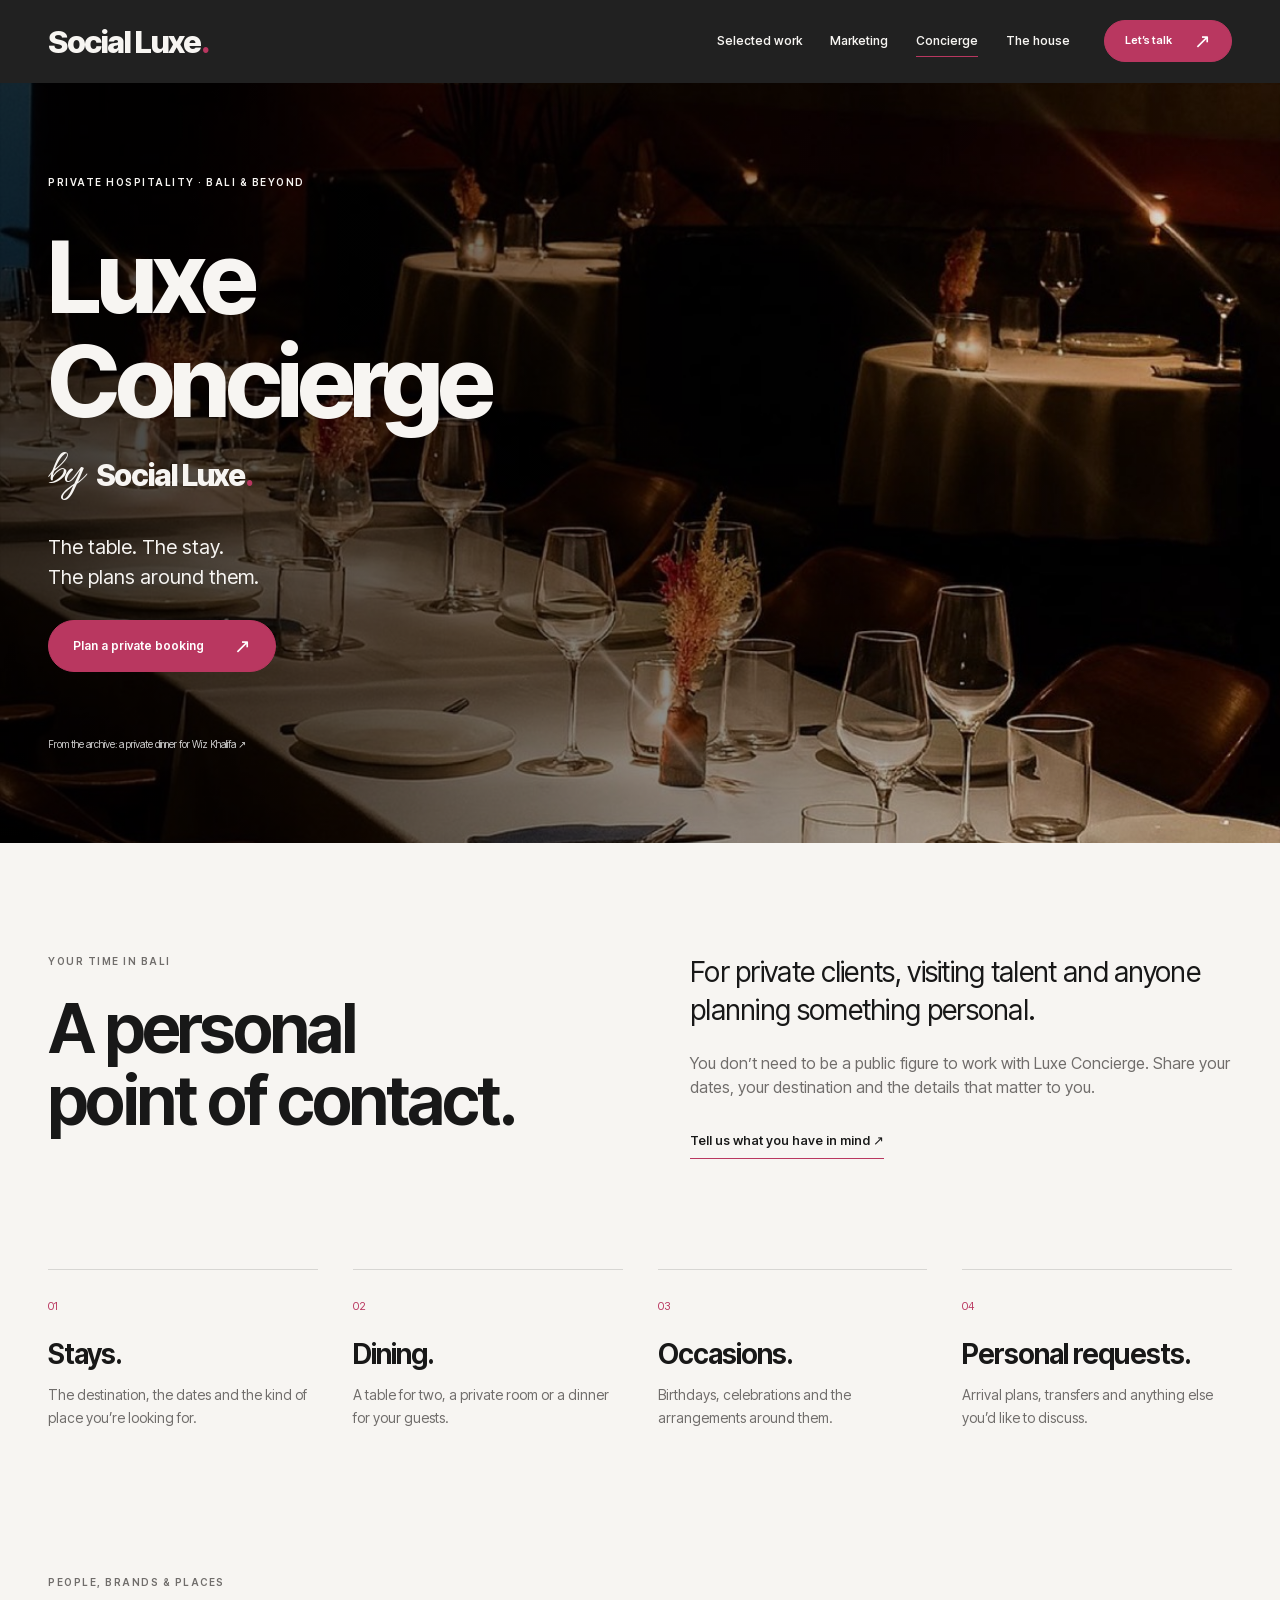
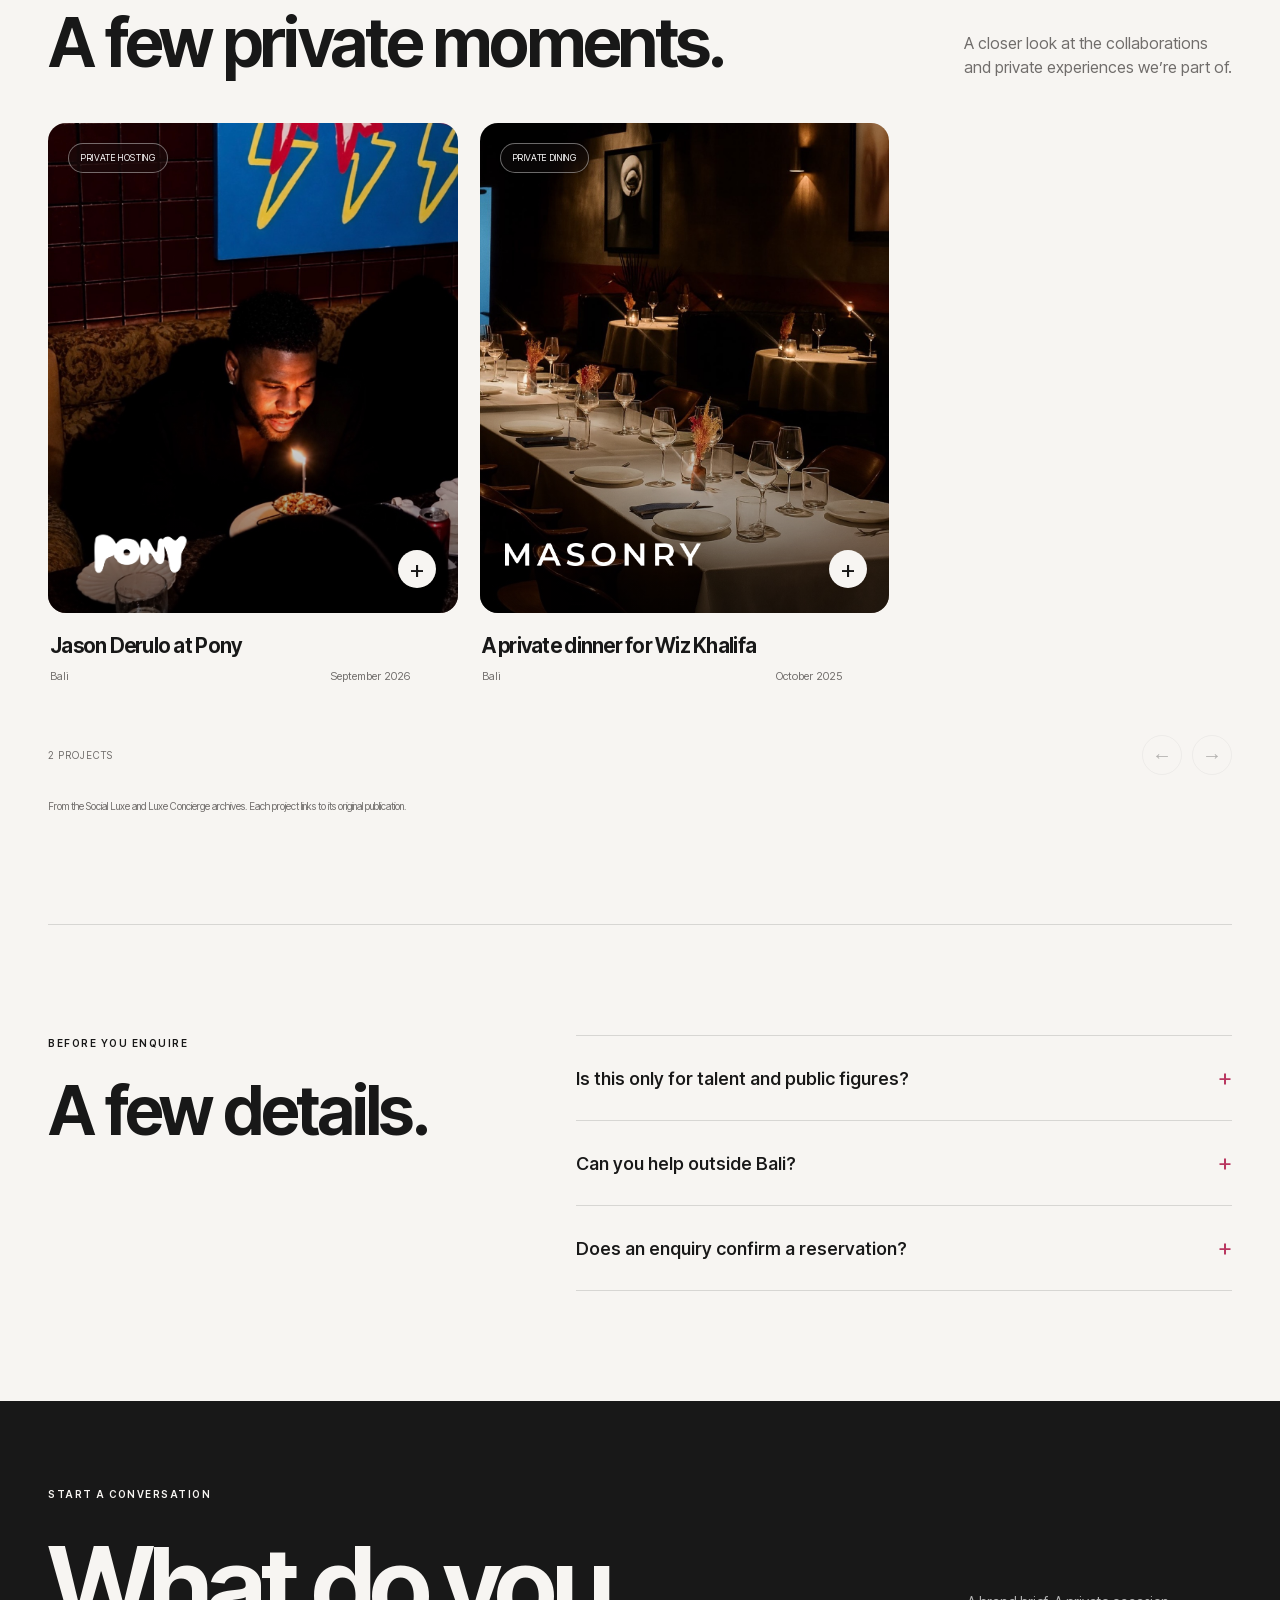
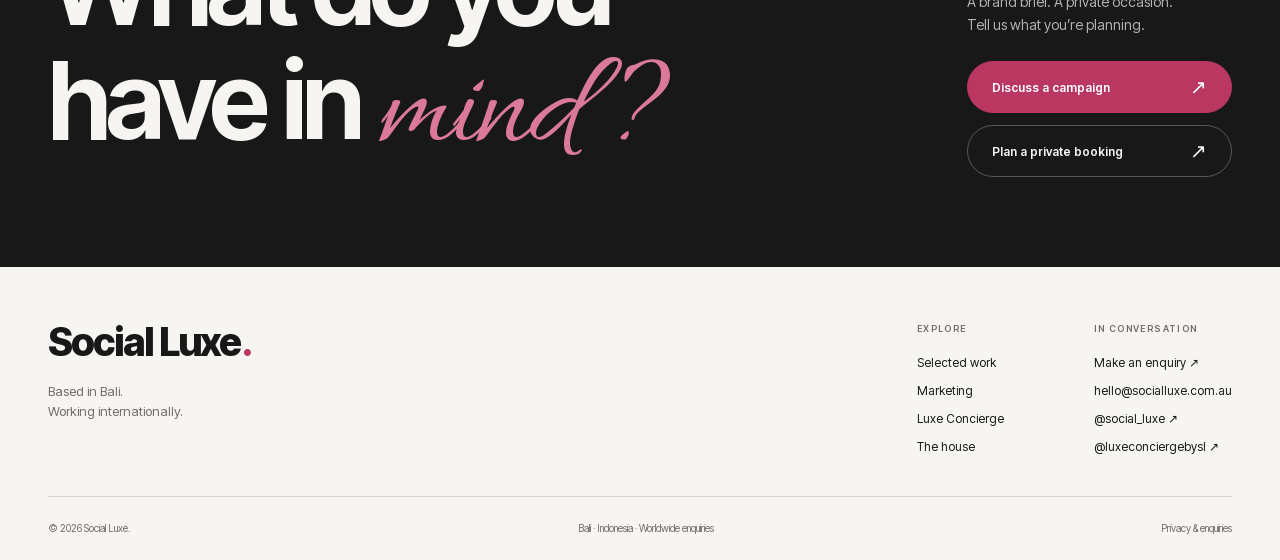
==== commit 552ae27f: "Redesign around Bali with verified Instagram projects and interactive chrome scene" ====
--- a/public/concierge/index.html
+++ b/public/concierge/index.html
@@ -1,46 +1,4 @@
-<!doctype html>
-<html lang="en"><head><meta charset="utf-8"><meta name="viewport" content="width=device-width,initial-scale=1">
-<title>Luxe Concierge by SL — Private Concierge</title><meta name="description" content="Private bookings, reservations and personal requests. Explore Luxe Concierge by SL.">
-<meta name="robots" content="noindex,nofollow"><meta name="theme-color" content="#f8f5f1">
-<meta property="og:title" content="Luxe Concierge by SL — Private Concierge"><meta property="og:description" content="Private bookings, reservations and personal requests. Explore Luxe Concierge by SL."><meta property="og:type" content="website">
-<link rel="icon" href="/assets/favicon.svg" type="image/svg+xml">
-<link rel="preload" href="/assets/fonts/inter-tight.woff2" as="font" type="font/woff2" crossorigin>
-<link rel="stylesheet" href="/styles.css"><script src="/app.js" defer></script></head>
-<body class="concierge-page"><a class="skip-link" href="#main">Skip to content</a>
-    <header class="site-header"><div class="shell header-inner">
-      <a class="brand" href="/" aria-label="Social Luxe home">Social Luxe<span class="brand-period">.</span></a>
-      <nav class="desktop-nav" aria-label="Main navigation"><a class="nav-link" href="/marketing/">Marketing</a><a class="nav-link" href="/concierge/" aria-current="page">Private Concierge</a><a class="nav-link" href="/the-house/">The House</a></nav>
-      <a class="button header-action" href="/enquire/">Enquire<span class="arrow" aria-hidden="true">↗</span></a>
-      <button class="menu-toggle" aria-label="Open menu" aria-controls="mobile-menu" aria-expanded="false"><span></span><span></span></button>
-    </div></header>
-    <div class="mobile-menu" id="mobile-menu" hidden><nav aria-label="Mobile navigation"><a class="mobile-link" href="/marketing/">Marketing</a><a class="mobile-link" href="/concierge/">Private Concierge</a><a class="mobile-link" href="/the-house/">The House</a><a class="button " href="/enquire/">Get in touch<span class="arrow" aria-hidden="true">↗</span></a></nav><p><a href="mailto:hello@socialluxe.com.au">hello@socialluxe.com.au</a></p></div><main id="main">
-<section class="concierge-hero"><img src="/assets/concierge.jpg" width="1536" height="1024" alt="A seaside terrace set for a private dinner at sunset" fetchpriority="high">
-  <div class="concierge-hero-inner hero-enter"><p class="eyebrow">Private bookings &amp; personal requests</p><h1><span class="script">Luxe</span><span class="concierge-title">CONCIERGE</span><span class="by-line">BY SL</span></h1><p>Tell us where you’re going<br>and what you have in mind.</p><a class="button " href="/enquire/?service=concierge">Plan a booking<span class="arrow" aria-hidden="true">↗</span></a></div>
-</section>
-<section class="section shell concierge-intro">
-  <div class="reveal"><p class="eyebrow with-dot">For private clients</p><h2 class="section-title">Private bookings.<br><span class="script pink">Personal requests.</span></h2></div>
-  <div class="reveal delay-1"><p class="body-large">Luxe Concierge by SL arranges bookings and personal requests for private clients, including talent and people travelling in a private capacity.</p><div class="concierge-services">
-    <div><h3>Stays</h3><p>Share your destination, dates and the kind of place you’re looking for.</p></div>
-    <div><h3>Dining</h3><p>A table for two, a group reservation or a dinner for a particular occasion.</p></div>
-    <div><h3>Private occasions</h3><p>Venue enquiries, guest arrangements and plans for your occasion.</p></div>
-    <div><h3>Getting around</h3><p>Let us know your transport and arrival requirements alongside your booking.</p></div>
-  </div><a class="text-link" href="/enquire/?service=concierge">Tell us about your plans <span aria-hidden="true">↗</span></a></div>
-</section>
-<div class="shell image-pair"><div class="photo reveal"><img src="/assets/concierge.jpg" alt="A dining terrace with flowers and views of the coast" width="1536" height="1024" loading="lazy"></div><div class="photo reveal delay-1"><img src="/assets/detail.jpg" alt="Flower and linen details at a table setting" width="1254" height="1254" loading="lazy"></div></div>
-<section class="section shell"><div class="section-head reveal"><div><p class="eyebrow with-dot">From request to arrangements</p><h2 class="section-title">A personal point of contact.</h2></div></div><div class="process-grid">
-      <div class="process-item reveal"><span class="number">01 /</span><h3>Tell us what you need.</h3><p>A campaign brief, a booking or an idea. Share the details and the dates you have in mind.</p></div>
-      <div class="process-item reveal delay-1"><span class="number">02 /</span><h3>Talk it through.</h3><p>We discuss the right approach, the people involved and the options for your budget.</p></div>
-      <div class="process-item reveal delay-2"><span class="number">03 /</span><h3>Confirm the details.</h3><p>Agree the scope and arrangements before anything is confirmed.</p></div>
-    </div></section>
-<section class="section shell page-faq" style="padding-top:0"><div class="reveal"><p class="eyebrow with-dot">Good to know</p><h2 class="section-title">Your questions.</h2></div><div class="reveal delay-1"><div class="faq-list"><details><summary>Is the concierge only for talent and public figures?</summary><p>No. Luxe Concierge by SL also works with private clients. You do not need to be a creator, celebrity or public figure to make an enquiry.</p></details><details><summary>What information do you need?</summary><p>Your destination or venue, preferred dates, number of guests, budget and any requests you would like us to consider.</p></details><details><summary>Is my request a confirmed reservation?</summary><p>No. An enquiry starts a conversation. Availability, pricing and booking terms must be agreed before a reservation is confirmed.</p></details><details><summary>Can I make a request that isn’t listed here?</summary><p>Of course. Describe what you need and we’ll discuss whether we can help, including any fees and arrangements involved.</p></details></div></div></section><section class="contact-band"><div class="shell contact-band-inner">
-      <div class="reveal"><p class="eyebrow">Let’s talk</p><h2>Get in <span class="script">touch.</span></h2></div>
-      <div class="contact-options reveal"><div class="contact-option"><p class="eyebrow">For brands &amp; venues</p><a class="button " href="/enquire/?service=marketing">Discuss a campaign<span class="arrow" aria-hidden="true">↗</span></a></div><div class="contact-option"><p class="eyebrow">For private clients</p><a class="button " href="/enquire/?service=concierge">Plan a booking<span class="arrow" aria-hidden="true">↗</span></a></div></div>
-    </div></section>
-</main><footer class="site-footer"><div class="shell">
-      <div class="footer-top"><div><a class="brand" href="/">Social Luxe<span class="brand-period">.</span></a><p class="footer-description">Australia. Working worldwide.</p></div>
-      <div class="footer-nav">
-        <div class="footer-column"><span class="eyebrow">Explore</span><a href="/marketing/">Marketing</a><a href="/concierge/">Luxe Concierge by SL</a><a href="/the-house/">The House</a></div>
-        <div class="footer-column"><span class="eyebrow">Get in touch</span><a href="/enquire/">Make an enquiry ↗</a><a href="mailto:hello@socialluxe.com.au">hello@socialluxe.com.au</a></div>
-        <div class="footer-column"><span class="eyebrow">Follow along</span><a href="https://www.instagram.com/social_luxe/" target="_blank" rel="noopener noreferrer">Social Luxe ↗</a><a href="https://www.instagram.com/luxeconciergebysl/" target="_blank" rel="noopener noreferrer">Luxe Concierge ↗</a></div>
-      </div></div><div class="footer-bottom"><span>© 2026 Social Luxe.</span><a href="/privacy/">Privacy &amp; enquiries</a><span>Marketing · Partnerships · Private bookings</span></div>
-    </div></footer></body></html>+<!doctype html><html lang="en"><head><meta charset="utf-8"><meta name="viewport" content="width=device-width,initial-scale=1"><title>Luxe Concierge by Social Luxe</title><meta name="description" content="Private hospitality, reservations and personal requests in Bali and beyond."><meta name="robots" content="noindex,nofollow"><meta name="theme-color" content="#f7f5f2"><meta property="og:title" content="Luxe Concierge by Social Luxe"><meta property="og:description" content="Private hospitality, reservations and personal requests in Bali and beyond."><meta property="og:type" content="website"><link rel="icon" href="/assets/favicon.svg" type="image/svg+xml"><link rel="preload" href="/assets/fonts/inter-tight.woff2" as="font" type="font/woff2" crossorigin><link rel="stylesheet" href="/styles.css"><script src="/app.js" defer></script></head><body class="concierge-page"><a class="skip-link" href="#main">Skip to content</a><header class="site-header"><div class="shell header-inner"><a class="brand" href="/" aria-label="Social Luxe home">Social Luxe<span class="brand-period">.</span></a><nav class="desktop-nav" aria-label="Main navigation"><a href="/work/" class="nav-link">Selected work</a><a href="/marketing/" class="nav-link">Marketing</a><a href="/concierge/" class="nav-link" aria-current="page">Concierge</a><a href="/the-house/" class="nav-link">The house</a></nav><a class="button header-action" href="/enquire/">Let’s talk<span aria-hidden="true">↗</span></a><button class="menu-toggle" aria-label="Open menu" aria-controls="mobile-menu" aria-expanded="false"><span></span><span></span></button></div></header><div id="mobile-menu" class="mobile-menu" hidden><nav aria-label="Mobile navigation"><a href="/work/" class="nav-link">Selected work</a><a href="/marketing/" class="nav-link">Marketing</a><a href="/concierge/" class="nav-link" aria-current="page">Concierge</a><a href="/the-house/" class="nav-link">The house</a><a class="button " href="/enquire/">Make an enquiry<span aria-hidden="true">↗</span></a></nav><p>Bali, Indonesia. Working internationally.</p></div><main id="main">
+<section class="concierge-hero"><img class="concierge-backdrop" src="/assets/projects/wiz-dinner.jpg" alt="A private dinner setting in Bali, from the Luxe Concierge archive" fetchpriority="high"><div class="concierge-hero-inner shell"><p class="eyebrow hero-enter">Private hospitality · Bali &amp; beyond</p><div class="hero-enter"><h1 class="luxe-mark">Luxe Concierge<span class="luxe-signature"><span class="script">by</span> <span class="brand">Social Luxe<span class="brand-period">.</span></span></span></h1></div><p class="hero-enter">The table. The stay.<br>The plans around them.</p><div class="hero-enter"><a class="button " href="/enquire/?service=concierge">Plan a private booking<span aria-hidden="true">↗</span></a></div><a class="concierge-photo-credit" href="/work/#wiz" data-project="wiz">From the archive: a private dinner for Wiz Khalifa ↗</a></div></section>
+<section class="section shell concierge-intro"><div class="reveal"><p class="eyebrow">Your time in Bali</p><h2 class="section-title">A personal<br>point of contact.</h2></div><div class="reveal"><p class="body-large">For private clients, visiting talent and anyone planning something personal.</p><p>You don’t need to be a public figure to work with Luxe Concierge. Share your dates, your destination and the details that matter to you.</p><a class="text-link" href="/enquire/?service=concierge">Tell us what you have in mind ↗</a></div></section><section class="shell concierge-services"><article><span class="number">01</span><h3>Stays.</h3><p>The destination, the dates and the kind of place you’re looking for.</p></article><article><span class="number">02</span><h3>Dining.</h3><p>A table for two, a private room or a dinner for your guests.</p></article><article><span class="number">03</span><h3>Occasions.</h3><p>Birthdays, celebrations and the arrangements around them.</p></article><article><span class="number">04</span><h3>Personal requests.</h3><p>Arrival plans, transfers and anything else you’d like to discuss.</p></article></section>
+<section id="work" class="work-section section" data-gallery><div class="shell"><div class="section-head reveal"><div><p class="eyebrow">People, brands &amp; places</p><h2 class="section-title">A few private moments.</h2></div><p>A closer look at the collaborations<br>and private experiences we’re part of.</p></div></div><div class="project-rail " tabindex="0" role="region" aria-label="Selected collaborations"><article class="project-card" id="jason" data-category="hosting"><a class="project-cover" href="/work/#jason" data-project="jason" aria-label="Explore Jason Derulo at Pony"><img class="project-photo" src="/assets/projects/jason-pony.jpg" alt="Photography from @social_luxe · Jason Derulo in Bali" width="1080" height="1400" loading="lazy"><span class="project-type">Private hosting</span><span class="project-logo"><img class="partner-logo" src="/assets/logos/pony.webp" alt="Pony" loading="lazy"></span><span class="project-open" aria-hidden="true">+</span></a><div class="project-caption"><h3>Jason Derulo at Pony</h3><p>Bali <span>September 2026</span></p></div></article><article class="project-card" id="wiz" data-category="hosting"><a class="project-cover" href="/work/#wiz" data-project="wiz" aria-label="Explore A private dinner for Wiz Khalifa"><img class="project-photo" src="/assets/projects/wiz-dinner.jpg" alt="Photography from @luxeconciergebysl · Private dinner in Bali" width="1080" height="1400" loading="lazy"><span class="project-type">Private dining</span><span class="project-logo"><img class="partner-logo" src="/assets/logos/masonry.webp" alt="Masonry" loading="lazy"></span><span class="project-open" aria-hidden="true">+</span></a><div class="project-caption"><h3>A private dinner for Wiz Khalifa</h3><p>Bali <span>October 2025</span></p></div></article></div><div class="shell"><div class="gallery-controls"><p class="gallery-status" aria-live="polite">2 projects</p><div><button class="gallery-prev" aria-label="Previous projects">←</button><button class="gallery-next" aria-label="Next projects">→</button></div></div><p class="source-note">From the Social Luxe and Luxe Concierge archives. Each project links to its original publication.</p></div></section><section class="section shell page-faq"><div><p class="eyebrow">Before you enquire</p><h2 class="section-title">A few details.</h2></div><div class="faq-list"><details><summary>Is this only for talent and public figures?</summary><p>No. Luxe Concierge works with private clients as well as visiting talent. You do not need to be a creator or public figure to enquire.</p></details><details><summary>Can you help outside Bali?</summary><p>Tell us your destination and plans. We’ll discuss what can be arranged and confirm the scope before proceeding.</p></details><details><summary>Does an enquiry confirm a reservation?</summary><p>No. Availability, fees, pricing and booking terms must be agreed before any reservation is confirmed.</p></details></div></section><section class="contact-band"><div class="shell"><p class="eyebrow reveal">Start a conversation</p><div class="contact-band-inner"><h2 class="reveal">What do you<br>have in <span class="script">mind?</span></h2><div class="contact-options reveal"><p>A brand brief. A private occasion.<br>Tell us what you’re planning.</p><a class="button " href="/enquire/?service=marketing">Discuss a campaign<span aria-hidden="true">↗</span></a><a class="button button-outline" href="/enquire/?service=concierge">Plan a private booking<span aria-hidden="true">↗</span></a></div></div></div></section></main><footer class="site-footer"><div class="shell"><div class="footer-top"><div><a class="brand" href="/">Social Luxe<span class="brand-period">.</span></a><p class="footer-description">Based in Bali.<br>Working internationally.</p></div><div class="footer-nav"><div class="footer-column"><span class="eyebrow">Explore</span><a href="/work/">Selected work</a><a href="/marketing/">Marketing</a><a href="/concierge/">Luxe Concierge</a><a href="/the-house/">The house</a></div><div class="footer-column"><span class="eyebrow">In conversation</span><a href="/enquire/">Make an enquiry ↗</a><a href="mailto:hello@socialluxe.com.au">hello@socialluxe.com.au</a><a href="https://www.instagram.com/social_luxe/" target="_blank" rel="noopener noreferrer">@social_luxe ↗</a><a href="https://www.instagram.com/luxeconciergebysl/" target="_blank" rel="noopener noreferrer">@luxeconciergebysl ↗</a></div></div></div><div class="footer-bottom"><span>© 2026 Social Luxe.</span><span>Bali · Indonesia · Worldwide enquiries</span><a href="/privacy/">Privacy &amp; enquiries</a></div></div></footer><dialog id="project-dialog" aria-labelledby="project-title"><button class="dialog-close" aria-label="Close project">×</button><div class="dialog-layout"><div class="dialog-visual"><img id="dialog-photo" alt="" width="1080" height="1400"><div class="dialog-photo-controls"><button id="photo-prev" aria-label="Previous photo">←</button><span id="photo-count" aria-live="polite"></span><button id="photo-next" aria-label="Next photo">→</button></div></div><div class="dialog-copy"><p id="project-category" class="eyebrow"></p><h2 id="project-title"></h2><div id="dialog-logo"></div><p id="project-description"></p><dl><div><dt>Location</dt><dd id="project-place"></dd></div><div><dt>Published</dt><dd id="project-date"></dd></div></dl><a id="project-source" class="button" href="https://www.instagram.com/social_luxe/" target="_blank" rel="noopener noreferrer">View original post <span aria-hidden="true">↗</span></a><a id="project-photo-source" class="text-link" href="https://www.instagram.com/social_luxe/" target="_blank" rel="noopener noreferrer" hidden>View photo publication ↗</a><p id="project-credit" class="source-note"></p></div></div></dialog><script id="projects-data" type="application/json">[{"id": "ella", "title": "Ella Cervetto × The Lawn", "short": "Ella Cervetto", "partner": "The Lawn", "category": "partnerships", "categoryLabel": "Creator partnership", "place": "Canggu, Bali", "date": "November 2026", "image": "ella-lawn", "photos": ["ella-lawn", "ella-lawn-detail"], "logo": "the-lawn.png", "description": "Ella Cervetto at The Lawn Canggu. A creator and venue collaboration shared by Social Luxe as part of its client work.", "source": "https://www.instagram.com/social_luxe/p/DfWwA1ykzfr/", "credit": "Photography from @social_luxe · Ella Cervetto × The Lawn"}, {"id": "patron", "title": "Ziara Rae × Patrón", "short": "Ziara Rae", "partner": "Patrón", "category": "partnerships", "categoryLabel": "Brand partnership", "place": "Bali", "date": "September 2026", "image": "ziara-patron", "photos": ["ziara-patron"], "logo": "patron.svg", "description": "Ziara Rae for Patrón. A brand collaboration featured on Social Luxe’s account under #SLClients.", "source": "https://www.instagram.com/social_luxe/p/Dd2vFVZk_rT/", "credit": "Photography from @social_luxe · Ziara Rae × Patrón"}, {"id": "jason", "title": "Jason Derulo at Pony", "short": "Jason Derulo", "partner": "Pony", "category": "hosting", "categoryLabel": "Private hosting", "place": "Bali", "date": "September 2026", "image": "jason-pony", "photos": ["jason-pony", "jason-pony-cover"], "logo": "pony.webp", "description": "An intimate birthday celebration at Pony, curated by Social Luxe, with drinks by Patrón. Private hosting for Jason Derulo during his time in Bali.", "source": "https://www.instagram.com/pony.bali/reel/DdfnHnxoyr7/", "photoSource": "https://www.instagram.com/social_luxe/p/DdlFEnvEw7c/", "credit": "Photography from @social_luxe · Jason Derulo in Bali"}, {"id": "skool", "title": "Tyniesha Hales × Skool Kitchen", "short": "Tyniesha Hales", "partner": "Skool Kitchen", "category": "partnerships", "categoryLabel": "Creator partnership", "place": "Canggu, Bali", "date": "June 2026", "image": "tyniesha-skool", "photos": ["tyniesha-skool", "tyniesha-skool-detail"], "logo": "skool.png", "description": "Tyniesha Hales at Skool Kitchen. A creator and hospitality collaboration published by Social Luxe under #SLClients.", "source": "https://www.instagram.com/social_luxe/p/DZbkNwxEzaO/", "credit": "Photography from @social_luxe · Tyniesha Hales × Skool Kitchen"}, {"id": "wiz", "title": "A private dinner for Wiz Khalifa", "short": "Wiz Khalifa", "partner": "Masonry", "category": "hosting", "categoryLabel": "Private dining", "place": "Bali", "date": "October 2025", "image": "wiz-dinner", "photos": ["wiz-dinner", "wiz-dinner-cover"], "logo": "masonry.webp", "description": "A private post-performance dinner for Wiz Khalifa in Bali, curated and hosted by Luxe Concierge. The original publication features Masonry Bali.", "source": "https://www.instagram.com/luxeconciergebysl/p/DQL3hcGEhQ0/", "credit": "Photography from @luxeconciergebysl · Private dinner in Bali"}]</script></body></html>
--- a/styles.css
+++ b/styles.css
@@ -1,25 +1,23 @@
+@font-face{font-family:'Inter Tight';src:url('/assets/fonts/inter-tight.woff2') format('woff2');font-weight:400 900;font-display:swap}
 @font-face{font-family:Allura;src:url('/assets/fonts/allura.woff2') format('woff2');font-weight:400;font-display:swap}
-@font-face{font-family:'Inter Tight';src:url('/assets/fonts/inter-tight.woff2') format('woff2');font-weight:400 900;font-display:swap}
-:root{--paper:#f8f5f1;--ink:#181818;--pink:#bf3463;--line:rgba(24,24,24,.16);--muted:rgba(24,24,24,.65);--ease:cubic-bezier(.22,1,.36,1);--shell:min(1320px,calc(100% - 96px))}
-*{box-sizing:border-box}html{scroll-behavior:smooth;scroll-padding-top:110px}body{margin:0;background:var(--paper);color:var(--ink);font-family:'Inter Tight',Arial,sans-serif;-webkit-font-smoothing:antialiased;font-size:16px;line-height:1.55}body.menu-open{overflow:hidden}a{color:inherit;text-decoration:none}button,input,select,textarea{font:inherit}button,a,input,select,textarea{-webkit-tap-highlight-color:transparent}button{cursor:pointer;color:inherit}button,a{touch-action:manipulation}button:focus-visible,a:focus-visible,input:focus-visible,select:focus-visible,textarea:focus-visible,summary:focus-visible{outline:2px solid var(--pink);outline-offset:6px}::selection{background:var(--pink);color:var(--paper)}img{display:block;width:100%;height:auto}p,h1,h2,h3,figure{margin:0}h1,h2,h3{font-weight:400}p{max-width:60ch}a.inline-link{text-decoration:underline;text-underline-offset:4px}main{min-height:60vh}.shell{width:var(--shell);margin-inline:auto}.section{padding-block:110px}.eyebrow{font-size:11px;line-height:1.5;letter-spacing:.19em;font-weight:600;text-transform:uppercase}.eyebrow.with-dot{display:flex;align-items:center;gap:11px}.with-dot:before{content:"";width:6px;height:6px;flex:0 0 6px;border-radius:50%;background:var(--pink)}.muted{color:var(--muted)}.pink{color:var(--pink)}.script{font-family:Allura,cursive;font-weight:400;letter-spacing:-.035em;text-transform:none;line-height:1}.display{font-family:'Inter Tight',Arial,sans-serif;font-weight:700;letter-spacing:-.025em;line-height:1.06}.section-title{font-family:'Inter Tight',Arial,sans-serif;font-weight:700;font-size:clamp(42px,5vw,76px);line-height:1.08;letter-spacing:-.025em}.body-large{font-size:clamp(19px,1.7vw,25px);line-height:1.45}.sr-only{position:absolute;width:1px;height:1px;padding:0;margin:-1px;overflow:hidden;clip:rect(0,0,0,0);white-space:nowrap;border:0}.skip-link{position:fixed;z-index:200;left:16px;top:-80px;background:var(--pink);color:var(--paper);padding:14px 20px}.skip-link:focus{top:12px}
-.site-header{position:sticky;top:0;z-index:50;background:rgba(248,245,241,.96);border-bottom:1px solid transparent;transition:border-color .25s,background .25s;backdrop-filter:blur(16px)}.site-header.scrolled{border-color:var(--line)}.header-inner{height:92px;display:flex;align-items:center;justify-content:space-between;gap:35px}.brand{font-size:34px;line-height:1;letter-spacing:-.065em;font-weight:800;white-space:nowrap}.brand-period{color:var(--pink)}.desktop-nav{display:flex;align-items:center;gap:32px;margin-left:auto}.nav-link{font-size:13px;font-weight:600;padding-block:12px;position:relative}.nav-link:after{content:"";position:absolute;bottom:5px;left:0;width:100%;height:1px;background:var(--pink);transform:scaleX(0);transform-origin:left;transition:transform .3s var(--ease)}.nav-link:hover:after,.nav-link[aria-current="page"]:after{transform:scaleX(1)}.header-action{font-size:12px!important;min-height:42px!important;padding:11px 22px!important;gap:24px!important}.button{display:inline-flex;align-items:center;justify-content:space-between;gap:36px;min-height:54px;padding:16px 25px;border:1px solid var(--pink);border-radius:100px;background:var(--pink);color:var(--paper);font-size:13px;font-weight:600;line-height:1.2;transition:transform .25s var(--ease),background .25s,box-shadow .25s;text-align:left}.button:hover{background:var(--ink);border-color:var(--ink);transform:translateY(-2px)}.button .arrow{font-size:19px;transition:transform .25s var(--ease);line-height:1}.button:hover .arrow{transform:translate(2px,-2px)}.button-outline{border-color:var(--line);background:transparent;color:var(--ink)}.button-outline:hover{background:var(--ink);color:var(--paper)}.text-link{display:inline-flex;align-items:center;gap:22px;font-size:14px;font-weight:600;padding-bottom:6px;border-bottom:1px solid var(--pink);transition:gap .25s var(--ease),color .25s}.text-link:hover{gap:30px;color:var(--pink)}.menu-toggle{display:none;background:none;border:0;min-height:44px;min-width:44px;align-items:center;justify-content:center;flex-direction:column;gap:5px}.menu-toggle span{width:21px;height:1px;background:currentColor;transition:transform .25s}.menu-toggle[aria-expanded="true"] span:first-child{transform:translateY(3px) rotate(45deg)}.menu-toggle[aria-expanded="true"] span:last-child{transform:translateY(-3px) rotate(-45deg)}.mobile-menu{position:fixed;inset:76px 0 0;z-index:45;background:var(--paper);padding:45px 28px;overflow:auto}.mobile-menu[hidden]{display:none}.mobile-menu nav{display:flex;flex-direction:column;gap:24px}.mobile-menu .mobile-link{font-family:'Inter Tight',Arial,sans-serif;font-weight:700;font-size:40px;line-height:1.1}.mobile-menu .button{margin-top:20px}.mobile-menu p{font-size:14px;margin-top:40px}
-.home-hero{padding:64px 0 56px;text-align:center;position:relative}.home-hero .eyebrow{justify-content:center;margin-bottom:30px}.home-hero h1{font-size:clamp(48px,7vw,104px);line-height:1.1;letter-spacing:-.055em}.home-hero h1>span{display:block}.home-hero .hero-script{font-size:1.23em;color:var(--pink);display:inline-block;transform:rotate(-6deg);margin-right:.12em}.hero-copy{font-size:17px;line-height:1.6;margin:24px auto 28px;color:var(--muted)}.hero-actions{display:flex;justify-content:center;gap:12px}.hero-actions .button{min-width:210px}.hero-bottom{display:flex;justify-content:space-between;align-items:center;margin-top:46px}.hero-bottom .eyebrow{margin:0;font-size:10px}.scroll-link{display:flex;gap:14px;align-items:center;font-size:11px;letter-spacing:.12em;text-transform:uppercase}.scroll-link span{color:var(--pink);font-size:20px}
-.service-grid{display:grid;grid-template-columns:1fr 1fr;gap:22px}.service-panel .photo{height:460px;position:relative;overflow:hidden;border-radius:6px}.photo img{width:100%;height:100%;object-fit:cover;transition:transform 1.15s var(--ease)}.photo:hover img{transform:scale(1.035)}.service-panel .photo:after{content:"";position:absolute;inset:40% 0 0;background:linear-gradient(transparent,rgba(0,0,0,.63));pointer-events:none}.photo-label{position:absolute;z-index:1;top:22px;left:24px;border:1px solid rgba(248,245,241,.65);border-radius:30px;padding:7px 12px;color:var(--paper);font-size:10px;letter-spacing:.14em;text-transform:uppercase;background:rgba(24,24,24,.15)}.photo-caption{position:absolute;z-index:2;bottom:32px;left:32px;right:32px;color:var(--paper);display:flex;justify-content:space-between;align-items:end;gap:10px}.photo-caption h2{font-size:clamp(32px,3.4vw,54px);line-height:1.04;font-family:'Inter Tight',Arial,sans-serif;font-weight:700}.circle-arrow{border:1px solid rgba(248,245,241,.6);width:46px;height:46px;border-radius:50%;display:flex;align-items:center;justify-content:center;font-size:25px;flex:0 0 46px;transition:background .3s,border-color .3s}.service-panel:hover .circle-arrow{background:var(--pink);border-color:var(--pink)}.concierge-wordmark .script{font-size:72px;display:block;margin-bottom:-6px}.concierge-wordmark .wordmark-bottom{font-family:'Inter Tight',Arial,sans-serif;font-weight:700;font-size:27px;letter-spacing:.04em;line-height:1.1}.by-sl{font-family:'Inter Tight',sans-serif;letter-spacing:.12em;font-size:10px;margin-left:10px;vertical-align:middle}.panel-info{padding:21px 2px 25px;display:flex;justify-content:space-between;gap:20px;border-bottom:1px solid var(--line);align-items:start}.panel-info p{font-size:14px;max-width:34ch;color:var(--muted)}.panel-info .eyebrow{font-size:9px;white-space:nowrap;padding-top:4px}
-.section-head{display:flex;justify-content:space-between;gap:50px;align-items:end;margin-bottom:50px}.section-head .eyebrow{margin-bottom:20px}.section-head>p{font-size:17px;max-width:34ch;color:var(--muted)}.intro-grid{display:grid;grid-template-columns:.85fr 1.15fr;gap:100px;align-items:center}.intro-copy .eyebrow{margin-bottom:22px}.intro-copy .section-title{max-width:9ch}.intro-copy p{margin-top:28px;color:var(--muted);font-size:17px}.intro-copy .text-link{margin-top:30px}.detail-composition{position:relative;padding:0 0 45px 45px}.detail-composition .photo{aspect-ratio:1.25;border-radius:6px;overflow:hidden}.detail-note{position:absolute;left:0;bottom:0;background:var(--pink);color:var(--paper);padding:25px 34px;min-width:215px;transform:rotate(-5deg)}.detail-note .script{font-size:47px;display:block}.detail-note .eyebrow{display:block;font-size:9px;margin-top:8px}
-.offerings{border-top:1px solid var(--line)}.offering{display:grid;grid-template-columns:50px 1fr 1fr;gap:25px;align-items:start;padding:28px 0;border-bottom:1px solid var(--line)}.offering .number{font-size:12px;color:var(--pink);padding-top:7px}.offering h3{font-size:29px;font-weight:600;letter-spacing:-.045em;line-height:1.25}.offering p{color:var(--muted);font-size:15px}.process-grid{display:grid;grid-template-columns:repeat(3,1fr);gap:45px}.process-item{padding-top:24px;border-top:1px solid var(--line)}.process-item .number{font-size:12px;color:var(--pink)}.process-item h3{margin:26px 0 14px;font-size:26px;font-weight:600;letter-spacing:-.04em}.process-item p{font-size:15px;color:var(--muted);max-width:32ch}
-.archive{border-top:1px solid var(--line)}.archive-item{display:grid;grid-template-columns:140px 1fr 250px 36px;align-items:center;gap:30px;border-bottom:1px solid var(--line);padding:27px 0}.archive-item .eyebrow{font-size:10px;color:var(--muted)}.archive-item h3{font-size:29px;font-weight:600;letter-spacing:-.04em}.archive-item .caption{font-size:13px;color:var(--muted)}.archive-item .arrow{font-size:25px;color:var(--pink);transition:transform .3s}.archive-item:hover .arrow{transform:translate(3px,-3px)}.archive-item:hover h3{color:var(--pink)}.archive-note{font-size:12px;color:var(--muted);margin-top:20px}
-.contact-band{background:var(--ink);color:var(--paper);padding:85px 0}.contact-band .eyebrow{color:var(--paper);opacity:.65;margin-bottom:22px}.contact-band h2{font-size:clamp(50px,7vw,104px);line-height:1.05;font-family:'Inter Tight',Arial,sans-serif;font-weight:700;letter-spacing:-.025em}.contact-band h2 .script{font-size:1.17em;color:var(--pink)}.contact-band-inner{display:flex;justify-content:space-between;gap:60px;align-items:center}.contact-options{display:flex;flex-direction:column;gap:20px;min-width:290px}.contact-option .eyebrow{font-size:10px;margin-bottom:9px}.contact-option .button{width:100%}.contact-band .button:hover{background:var(--paper);border-color:var(--paper);color:var(--ink)}.footer-top{padding:48px 0 35px;display:flex;justify-content:space-between;gap:50px;align-items:start}.footer-top .brand{font-size:36px}.footer-description{font-size:13px;color:var(--muted);margin-top:16px}.footer-nav{display:flex;gap:65px}.footer-column{display:flex;flex-direction:column;gap:11px;font-size:13px}.footer-column a:hover{color:var(--pink)}.footer-column .eyebrow{margin-bottom:5px;font-size:9px;color:var(--muted)}.footer-bottom{display:flex;justify-content:space-between;gap:20px;padding:22px 0;border-top:1px solid var(--line);font-size:11px;color:var(--muted)}.footer-bottom a:hover{color:var(--pink)}
-.page-intro{padding:76px 0 64px}.page-intro .eyebrow{margin-bottom:26px}.page-intro h1{font-size:clamp(62px,8.5vw,122px);max-width:11ch}.page-intro .script{color:var(--pink);font-size:1.15em}.page-intro-grid{display:grid;grid-template-columns:1.15fr .85fr;gap:70px;align-items:end}.page-intro-grid .body-large{font-size:22px;max-width:29ch;margin-bottom:25px}.full-photo{height:560px;overflow:hidden;border-radius:6px}.full-photo img{object-position:center}.page-faq{display:grid;grid-template-columns:.8fr 1.2fr;gap:100px}.page-faq .eyebrow{margin-bottom:24px}details{border-bottom:1px solid var(--line)}details:first-child{border-top:1px solid var(--line)}summary{list-style:none;cursor:pointer;display:flex;align-items:center;justify-content:space-between;gap:25px;padding:23px 0;font-size:19px;font-weight:600}summary::-webkit-details-marker{display:none}summary:after{content:"+";color:var(--pink);font-size:26px;font-weight:400}details[open] summary:after{content:"−"}details p{padding:0 30px 23px 0;font-size:15px;color:var(--muted)}
-.concierge-page .site-header{background:var(--ink);color:var(--paper)}.concierge-page .site-header.scrolled{border-color:rgba(248,245,241,.16)}.concierge-page .mobile-menu{background:var(--ink);color:var(--paper)}.concierge-hero{position:relative;min-height:680px;display:flex;align-items:center;justify-content:center;color:var(--paper);text-align:center;overflow:hidden;background:var(--ink)}.concierge-hero>img{position:absolute;inset:0;height:100%;object-fit:cover;object-position:center 55%}.concierge-hero:after{content:"";position:absolute;inset:0;background:rgba(24,24,24,.42)}.concierge-hero-inner{position:relative;z-index:1;padding:50px 20px 70px}.concierge-hero .eyebrow{margin-bottom:35px}.concierge-hero h1 .script{font-size:clamp(120px,16vw,225px);display:block;margin-bottom:-22px}.concierge-hero h1 .concierge-title{font-family:'Inter Tight',Arial,sans-serif;font-weight:700;font-size:clamp(45px,6.7vw,94px);letter-spacing:.035em;line-height:1}.concierge-hero h1 .by-line{display:block;font-family:'Inter Tight',sans-serif;letter-spacing:.3em;font-size:13px;margin-top:20px}.concierge-hero p{margin:30px auto 27px;font-size:17px}.concierge-intro{display:grid;grid-template-columns:.8fr 1.2fr;gap:100px}.concierge-intro .section-title{max-width:11ch}.concierge-intro .eyebrow{margin-bottom:20px}.concierge-intro .body-large{max-width:35ch}.concierge-intro .text-link{margin-top:28px}.concierge-services{display:grid;grid-template-columns:1fr 1fr;gap:0 50px;margin-top:45px}.concierge-services h3{font-size:24px;font-weight:600;letter-spacing:-.04em;margin-bottom:10px}.concierge-services p{font-size:14px;color:var(--muted);max-width:30ch}.concierge-services>div{padding:25px 0;border-top:1px solid var(--line)}.image-pair{display:grid;grid-template-columns:1.25fr .75fr;gap:24px;align-items:center}.image-pair .photo{height:530px;overflow:hidden;border-radius:6px}.image-pair .photo:last-child{height:390px}
-.house-intro{max-width:920px}.house-intro h1{max-width:18ch}.house-intro .body-large{margin-top:32px;max-width:39ch}.founder-layout{display:grid;grid-template-columns:.85fr 1.15fr;gap:100px;align-items:center}.founder-card{padding:65px 35px 40px;background:var(--pink);color:var(--paper);min-height:380px;display:flex;flex-direction:column;justify-content:center;align-items:center}.founder-card .script{font-size:clamp(58px,6vw,95px);transform:rotate(-7deg);white-space:nowrap}.founder-card .eyebrow{margin-top:30px}.founder-story p{font-size:18px;color:var(--muted);margin-bottom:22px}.founder-story .section-title{margin-bottom:25px;font-size:50px}
-.enquiry-layout{display:grid;grid-template-columns:.85fr 1.15fr;gap:100px;align-items:start;padding:70px 0 110px}.enquiry-intro{position:sticky;top:145px}.enquiry-intro .eyebrow{margin-bottom:25px}.enquiry-intro h1{font-size:clamp(60px,6.5vw,96px);line-height:1.1}.enquiry-intro h1 .script{display:block;color:var(--pink);font-size:1.35em}.enquiry-intro p{margin-top:25px;font-size:17px;max-width:30ch;color:var(--muted)}.contact-email{font-size:18px;display:inline-block;border-bottom:1px solid var(--pink);padding-bottom:5px;margin-top:30px}.form-intro{font-size:12px;color:var(--muted);margin:0 0 20px}fieldset{border:0;padding:0;margin:0;min-width:0}.service-choice{display:grid;grid-template-columns:1fr 1fr;gap:12px;margin-bottom:32px}.service-choice label{position:relative;display:flex;align-items:center;justify-content:center;min-height:62px;border:1px solid var(--line);padding:14px 15px;cursor:pointer;border-radius:5px;font-weight:600;font-size:14px;transition:background .2s,border .2s}.service-choice input{position:absolute;opacity:0;width:1px;height:1px}.service-choice label:has(input:checked){background:var(--pink);color:var(--paper);border-color:var(--pink)}.service-choice label:has(input:focus-visible){outline:2px solid var(--pink);outline-offset:4px}.field-grid{display:grid;grid-template-columns:1fr 1fr;gap:22px 20px}.field{display:flex;flex-direction:column;gap:8px;font-size:12px;font-weight:600}.field.full{grid-column:1/-1}.field input,.field select,.field textarea{width:100%;padding:14px 0;background:transparent;color:var(--ink);border:0;border-bottom:1px solid var(--line);border-radius:0;font-size:16px;font-weight:400;min-height:48px}.field input::placeholder,.field textarea::placeholder{color:rgba(24,24,24,.45)}.field textarea{resize:vertical;min-height:110px}.field option{background:var(--paper)}.form-actions{display:flex;gap:20px;align-items:center;margin-top:30px}.form-actions .button{flex:0 0 auto}.form-actions p{font-size:11px;color:var(--muted);max-width:28ch}.draft-panel{margin-top:24px;border-top:1px solid var(--line);padding-top:24px}.draft-panel[hidden]{display:none}.draft-panel h2{font-size:22px;font-weight:600;margin-bottom:12px}.draft-panel p{font-size:14px;color:var(--muted);margin-bottom:18px}.draft-panel textarea{width:100%;min-height:200px;border:1px solid var(--line);background:transparent;padding:16px;font-size:13px;resize:vertical;margin-bottom:15px}.draft-buttons{display:flex;gap:12px;flex-wrap:wrap}.form-status{font-size:13px;margin-top:12px;color:var(--pink)}.privacy-copy{max-width:780px;padding:70px 0 100px}.privacy-copy h1{font-size:60px;margin-bottom:40px}.privacy-copy h2{font-size:25px;font-weight:600;margin:30px 0 12px}.privacy-copy p{color:var(--muted)}
-.reveal-ready .reveal{opacity:0;transform:translateY(22px);transition:opacity .8s var(--ease),transform .8s var(--ease)}.reveal-ready .reveal.is-visible{opacity:1;transform:none}.reveal.delay-1{transition-delay:.1s}.reveal.delay-2{transition-delay:.2s}.hero-enter{animation:hero-in .9s var(--ease) both}.hero-enter:nth-child(2){animation-delay:.08s}.hero-enter:nth-child(3){animation-delay:.16s}@keyframes hero-in{from{opacity:0;transform:translateY(18px)}to{opacity:1;transform:none}}
-@media(min-width:1600px){.home-hero{padding-top:85px;padding-bottom:70px}.service-panel .photo{height:510px}}
-@media(max-width:1050px){:root{--shell:calc(100% - 56px)}.header-inner{gap:22px}.desktop-nav{gap:22px}.brand{font-size:30px}.home-hero h1{font-size:7.4vw}.service-panel .photo{height:380px}.photo-caption{left:24px;right:24px;bottom:25px}.intro-grid,.page-faq,.concierge-intro,.founder-layout,.enquiry-layout{gap:50px}.section{padding-block:85px}.archive-item{grid-template-columns:100px 1fr 185px 25px;gap:20px}.contact-band-inner{gap:40px}.footer-nav{gap:35px}.concierge-hero{min-height:610px}.enquiry-layout{grid-template-columns:.8fr 1.2fr}.enquiry-intro h1{font-size:67px}.offering{grid-template-columns:30px 1fr 1fr;gap:20px}.page-intro-grid{gap:40px}.full-photo{height:460px}}
-@media(max-width:760px){:root{--shell:calc(100% - 40px)}.header-inner{height:76px;gap:15px}.brand{font-size:30px}.desktop-nav{display:none}.header-action{margin-left:auto;min-height:38px!important;font-size:11px!important;padding:11px 18px!important;gap:16px!important}.menu-toggle{display:flex}.home-hero{padding:42px 0 32px}.home-hero .eyebrow{font-size:9px;margin-bottom:25px}.home-hero h1{font-size:clamp(28px,7.4vw,56px)}.hero-copy{font-size:15px;max-width:33ch;margin:22px auto 24px}.hero-actions{gap:9px}.hero-actions .button{min-width:0;gap:13px;font-size:11px;padding:14px 18px;min-height:49px}.hero-bottom{margin-top:33px}.hero-bottom .eyebrow{font-size:8px}.scroll-link{font-size:9px;gap:9px}.service-grid{gap:28px;grid-template-columns:1fr}.service-panel .photo{height:430px}.photo-caption h2{font-size:clamp(28px,7.2vw,42px)}.service-panel .photo-label{font-size:9px}.panel-info{padding:17px 0 20px}.panel-info p{font-size:13px}.panel-info .eyebrow{font-size:8px}.intro-grid,.concierge-intro,.founder-layout,.page-faq,.page-intro-grid,.enquiry-layout{grid-template-columns:1fr;gap:42px}.section{padding-block:65px}.section-title{font-size:48px}.intro-copy .section-title{max-width:12ch}.intro-copy p{font-size:16px;max-width:40ch}.detail-composition{padding:0 0 30px 25px}.detail-note{padding:20px 26px;min-width:180px}.detail-note .script{font-size:41px}.section-head{align-items:start;flex-direction:column;gap:24px;margin-bottom:35px}.section-head>p{font-size:16px;max-width:40ch}.process-grid{grid-template-columns:1fr;gap:24px}.process-item{display:grid;grid-template-columns:35px 1fr;gap:0 14px;padding-top:24px}.process-item .number{grid-row:1/3;padding-top:5px}.process-item h3{margin:0 0 10px;font-size:25px}.process-item p{font-size:14px;max-width:40ch}.archive-item{grid-template-columns:1fr 25px;gap:8px 15px;padding:25px 0}.archive-item .eyebrow{grid-column:1}.archive-item h3{grid-column:1;font-size:27px}.archive-item .caption{grid-column:1}.archive-item .arrow{grid-column:2;grid-row:1/4}.contact-band{padding-block:60px}.contact-band-inner{flex-direction:column;align-items:stretch;gap:35px}.contact-band h2{font-size:64px;max-width:10ch}.contact-options{min-width:0;display:grid;grid-template-columns:1fr 1fr;gap:16px}.contact-option .button{padding:14px 16px;gap:12px;font-size:11px}.contact-option .eyebrow{font-size:8px}.footer-top{flex-direction:column;gap:35px;padding-top:38px}.footer-nav{width:100%;justify-content:space-between;gap:20px}.footer-bottom{flex-wrap:wrap;font-size:10px}.footer-top .brand{font-size:33px}.footer-column{font-size:12px}.page-intro{padding:45px 0 45px}.page-intro h1{font-size:clamp(43px,10vw,66px)}.page-intro-grid .body-large{font-size:19px;max-width:40ch}.full-photo{height:390px}.offering{grid-template-columns:28px 1fr;gap:12px 15px;padding:26px 0}.offering .number{grid-row:1/3}.offering h3{font-size:27px}.offering p{grid-column:2}.concierge-hero{min-height:610px}.concierge-hero-inner{padding-inline:24px}.concierge-hero .eyebrow{font-size:10px;margin-bottom:30px}.concierge-hero h1 .script{font-size:160px;margin-bottom:-8px}.concierge-hero h1 .concierge-title{font-size:clamp(36px,8.8vw,57px)}.concierge-hero p{font-size:15px;max-width:30ch}.concierge-intro .body-large{font-size:20px}.concierge-services{gap:0 24px;margin-top:30px}.concierge-services h3{font-size:23px}.concierge-services p{font-size:13px}.image-pair{gap:15px;grid-template-columns:1fr 1fr}.image-pair .photo{height:310px}.image-pair .photo:last-child{height:240px}.founder-card{min-height:310px}.founder-card .script{font-size:80px}.founder-story .section-title{font-size:45px}.founder-story p{font-size:16px}.enquiry-layout{padding:40px 0 70px;gap:45px}.enquiry-intro{position:static}.enquiry-intro h1{font-size:66px}.enquiry-intro h1 .script{display:inline-block;margin-left:12px}.enquiry-intro p{font-size:15px;max-width:40ch}.contact-email{font-size:17px;margin-top:20px}.form-actions{align-items:start;flex-direction:column;gap:12px}.form-actions .button{width:100%}.form-actions p{max-width:none}.service-choice label{font-size:12px;padding-inline:9px}.field-grid{gap:21px 16px}.privacy-copy{padding:45px 0 65px}.privacy-copy h1{font-size:48px}}
-@media(max-width:380px){.header-action{padding:10px 14px!important}.brand{font-size:27px}.header-inner{gap:5px}.hero-actions .button{font-size:10px;padding:13px 14px}.service-panel .photo{height:365px}.contact-options{grid-template-columns:1fr}.field-grid{grid-template-columns:1fr}.enquiry-intro h1{font-size:57px}.concierge-services{grid-template-columns:1fr}.footer-nav{flex-wrap:wrap}.photo-caption h2{font-size:24px}.concierge-wordmark .wordmark-bottom{font-size:22px;letter-spacing:0}.concierge-wordmark .by-sl{display:block;margin:8px 0 0}.section-title{font-size:40px}.founder-story .section-title{font-size:40px}}
-.home-hero>.eyebrow{margin-inline:auto}
-.founder-layout>*{min-width:0}
-@media(max-width:760px){.founder-card{padding-inline:24px}.founder-card .script{font-size:clamp(54px,18vw,80px)}}
-@media(min-width:761px) and (max-width:1599px){.home-hero{padding-top:38px;padding-bottom:30px}.home-hero .eyebrow{margin-bottom:20px}.home-hero .hero-bottom .eyebrow{margin-bottom:0}.hero-copy{margin-top:18px;margin-bottom:22px}.hero-bottom{margin-top:28px}}
-@media(prefers-reduced-motion:reduce){html{scroll-behavior:auto}*,*:before,*:after{animation:none!important;transition:none!important}.reveal-ready .reveal{opacity:1;transform:none}.photo:hover img{transform:none}}
+:root{--paper:#f7f5f2;--ink:#181818;--pink:#b93760;--muted:#706d6b;--line:rgba(24,24,24,.14);--shell:min(1280px,calc(100% - 96px));--ease:cubic-bezier(.2,.65,.25,1)}
+*{box-sizing:border-box}html{scroll-behavior:smooth;scroll-padding-top:100px}body{margin:0;background:var(--paper);color:var(--ink);font-family:'Inter Tight',Arial,sans-serif;-webkit-font-smoothing:antialiased;font-size:16px;line-height:1.5}body.menu-open,body.dialog-open{overflow:hidden}button,input,select,textarea{font:inherit}a{color:inherit;text-decoration:none}button{cursor:pointer;color:inherit}button,a,input,select,textarea{-webkit-tap-highlight-color:transparent}button,a{touch-action:manipulation}button:focus-visible,a:focus-visible,input:focus-visible,select:focus-visible,textarea:focus-visible,summary:focus-visible,[tabindex]:focus-visible{outline:2px solid var(--pink);outline-offset:5px}::selection{background:var(--pink);color:var(--paper)}img{display:block;max-width:100%;height:auto}p,h1,h2,h3,figure{margin:0}h1,h2,h3{font-weight:650;letter-spacing:-.035em;line-height:1.06}p{max-width:60ch}[hidden]{display:none!important}.shell{width:var(--shell);margin-inline:auto}.section{padding-block:110px}.eyebrow{font-size:10px;font-weight:600;letter-spacing:.15em;text-transform:uppercase;line-height:1.6}.script{font-family:Allura,cursive;font-weight:400;letter-spacing:-.035em;line-height:.9}.pink{color:var(--pink)}.display{font-size:clamp(56px,7.4vw,112px);letter-spacing:-.045em}.section-title{font-size:clamp(44px,5.3vw,78px);letter-spacing:-.04em}.body-large{font-size:clamp(22px,2.2vw,32px);line-height:1.35;letter-spacing:-.025em}.sr-only{position:absolute;width:1px;height:1px;padding:0;margin:-1px;overflow:hidden;clip:rect(0,0,0,0);white-space:nowrap;border:0}.skip-link{position:fixed;z-index:300;top:-80px;left:20px;background:var(--pink);color:white;padding:15px}.skip-link:focus{top:12px}.brand{font-size:31px;font-weight:800;letter-spacing:-.045em;line-height:1;white-space:nowrap}.brand-period{color:var(--pink)}
+.site-header{position:sticky;top:0;z-index:50;background:rgba(247,245,242,.85);backdrop-filter:blur(22px);border-bottom:1px solid transparent;transition:border-color .3s}.site-header.scrolled{border-color:var(--line)}.header-inner{height:82px;display:flex;align-items:center;gap:34px}.desktop-nav{display:flex;gap:28px;margin-left:auto}.nav-link{font-size:12px;font-weight:550;position:relative;padding-block:12px}.nav-link:after{content:'';position:absolute;left:0;right:0;bottom:5px;height:1px;background:var(--pink);transform:scaleX(0);transform-origin:left;transition:transform .3s}.nav-link:hover:after,.nav-link[aria-current=page]:after{transform:scaleX(1)}.button{display:inline-flex;align-items:center;justify-content:space-between;gap:30px;min-height:52px;padding:15px 24px;border:1px solid var(--pink);border-radius:50px;background:var(--pink);color:white;font-size:12px;font-weight:600;line-height:1.25;transition:background .25s,transform .3s var(--ease),box-shadow .3s}.button span{font-size:20px;font-weight:400;line-height:1;transition:transform .3s}.button:hover{background:#97254b;transform:translateY(-2px);box-shadow:0 7px 22px #b9376026}.button:hover span{transform:translate(2px,-2px)}.button-outline{background:transparent;border-color:currentColor;color:inherit}.button-outline:hover{background:var(--paper);color:var(--ink)}.button-light{background:var(--paper);border-color:var(--paper);color:var(--ink)}.button-light:hover{background:var(--pink);border-color:var(--pink);color:white}.header-action{min-height:39px;font-size:11px;padding:10px 20px;gap:22px}.text-link{display:inline-flex;align-items:center;gap:16px;font-size:13px;font-weight:550;border-bottom:1px solid var(--pink);padding:7px 0;transition:color .25s}.text-link:hover{color:var(--pink)}.menu-toggle{display:none;border:0;background:none;width:42px;height:42px;align-items:center;justify-content:center;flex-direction:column;gap:6px}.menu-toggle span{width:22px;height:1px;background:currentColor;transition:transform .25s}.menu-toggle[aria-expanded=true] span:first-child{transform:translateY(3.5px) rotate(45deg)}.menu-toggle[aria-expanded=true] span:last-child{transform:translateY(-3.5px) rotate(-45deg)}.mobile-menu{position:fixed;inset:72px 0 0;background:var(--paper);z-index:45;padding:40px 24px;overflow:auto}.mobile-menu nav{display:flex;flex-direction:column;gap:18px}.mobile-menu .nav-link{font-size:36px;letter-spacing:-.035em}.mobile-menu .button{margin-top:15px}.mobile-menu p{margin-top:35px;font-size:13px;color:var(--muted)}
+/* Photography and polished metal share the opening stage. */
+.visual-hero{overflow:hidden;background:radial-gradient(ellipse at 52% 64%,#e3d9d3 0,transparent 47%),var(--paper);padding:32px 0 23px}.hero-heading{position:relative;z-index:2}.hero-heading>.eyebrow{display:flex;align-items:center;gap:10px}.status-dot{width:6px;height:6px;border-radius:50%;background:var(--pink);box-shadow:0 0 0 4px #b937600c}.hero-heading h1{font-size:clamp(100px,12.8vw,192px);font-weight:750;letter-spacing:-.055em;line-height:1;margin:17px 0 18px}.hero-subline{display:flex;justify-content:space-between;align-items:center;gap:30px}.hero-subline>p{font-size:20px;line-height:1.3;letter-spacing:-.025em}.hero-subline>div{display:flex;align-items:center;gap:26px}.hero-stage{position:relative;height:440px;max-width:1350px;margin:0 auto;perspective:1200px;isolation:isolate}.material-object{position:absolute;width:64%;height:118%;left:18%;top:-6%;z-index:1;pointer-events:none}.material-object canvas{width:100%;height:100%;display:block}.scene-fallback{position:absolute;inset:15% 8%;filter:drop-shadow(12px 28px 23px #3a222228);transform:rotate(-32deg)}.scene-fallback i{display:block;position:absolute;inset:15%;border-radius:48%;border:55px solid transparent;background:linear-gradient(115deg,#faf5ed,#8b8581 18%,#fff 25%,#242424 44%,#e1d3ce 54%,#a44665 62%,#f4eeec 80%,#5a5551) border-box;mask:linear-gradient(#fff 0 0) padding-box,linear-gradient(#fff 0 0);mask-composite:exclude;transform:rotateY(30deg)}.scene-fallback i+ i{transform:rotateY(-45deg) rotate(70deg);inset:10% 25%}.webgl-ready .scene-fallback{display:none}.floating-photo{position:absolute;width:260px;border:7px solid #ffffffba;border-radius:16px;box-shadow:0 26px 45px #2d1c1a24,0 2px 8px #392a231a;z-index:2;background:var(--paper);transition:box-shadow .4s;will-change:transform;transform-style:preserve-3d;animation:photo-float 8s ease-in-out infinite}.floating-photo>img{width:100%;height:270px;object-fit:cover;border-radius:9px 9px 0 0}.floating-photo>span{display:block;position:relative;padding:14px 26px 13px 9px;line-height:1.4}.floating-photo b{font-size:12px;font-weight:650;display:block}.floating-photo small{font-size:9px;display:block;color:var(--muted);margin-top:2px}.floating-photo i{position:absolute;right:5px;top:20px;font-size:20px;font-style:normal;color:var(--pink)}.floating-photo:hover{box-shadow:0 36px 55px #2d1c1a30,0 4px 14px #392a231a}.floating-ella{left:9%;top:40px;--rotation:-9deg;transform:rotate(-9deg);animation-delay:-1.5s}.floating-ella>img{object-position:center 44%}.floating-jason{right:8%;top:75px;width:235px;--rotation:9deg;transform:rotate(9deg);animation-delay:-4s}.floating-jason>img{height:245px;object-position:center 60%}.material-label{position:absolute;left:50%;bottom:31px;display:flex;align-items:center;gap:14px;z-index:3;transform:translateX(-50%)}.material-label>span{font-weight:750;font-size:32px;letter-spacing:-.08em}.material-label small{font-size:9px;line-height:1.3;letter-spacing:.02em;border-left:1px solid #0003;padding-left:14px}.hero-stage-footer{display:flex;justify-content:space-between;align-items:center;padding-block:16px 0;border-top:1px solid var(--line)}.scroll-link{font-size:10px;letter-spacing:.1em;text-transform:uppercase;display:flex;align-items:center;gap:32px}.scroll-link span{font-size:21px;color:var(--pink)}.motion-toggle{font-size:10px;border:0;background:none;display:flex;gap:9px;align-items:center;padding:10px 0 10px 16px;color:var(--muted)}.motion-paused .floating-photo{animation-play-state:paused}.motion-paused .floating-photo{will-change:auto}@keyframes photo-float{0%,100%{transform:translateY(0) rotate(var(--rotation))}50%{transform:translateY(-15px) rotate(calc(var(--rotation) + 2deg))}}
+.brand-strip{padding:65px 0 60px;text-align:center;border-bottom:1px solid var(--line)}.brand-strip>.eyebrow{margin:auto;color:var(--muted);font-size:9px}.brand-logos{display:grid;grid-template-columns:repeat(5,1fr);align-items:center;gap:60px;margin-top:35px}.brand-logos a{display:flex;align-items:center;justify-content:center;height:55px;transition:opacity .25s,transform .25s}.brand-logos a:hover{opacity:.65;transform:translateY(-3px)}.partner-logo{width:100%;height:100%;object-fit:contain}.brand-logos .partner-logo{max-width:165px;max-height:43px;filter:brightness(0)}.brand-logos a:nth-child(2) .partner-logo{max-height:57px}.brand-logos a:nth-child(3) .partner-logo{max-height:48px}.section-head{display:flex;justify-content:space-between;align-items:end;gap:45px;margin-bottom:44px}.section-head .eyebrow{margin-bottom:17px;color:var(--muted)}.section-head>p{font-size:16px;line-height:1.5;color:var(--muted);max-width:35ch}.work-section{overflow:hidden}.work-filters{display:flex;gap:8px;flex-wrap:wrap;margin-bottom:32px}.work-filters button{border:1px solid var(--line);background:transparent;border-radius:50px;padding:10px 17px;font-size:11px;transition:background .2s,color .2s}.work-filters button span{margin-left:10px;opacity:.55;font-size:9px}.work-filters button.active{background:var(--ink);color:var(--paper);border-color:var(--ink)}.project-rail{display:flex;gap:22px;overflow-x:auto;scroll-snap-type:x mandatory;padding:0 max(48px,calc((100vw - 1280px)/2)) 15px;scroll-padding-inline:max(48px,calc((100vw - 1280px)/2));scrollbar-width:none;overscroll-behavior-x:contain}.project-rail::-webkit-scrollbar{display:none}.project-card{flex:0 0 clamp(280px,32vw,450px);min-width:0;scroll-snap-align:start}.project-cover{position:relative;display:block;height:490px;border-radius:18px;overflow:hidden;background:#d3cbc4;isolation:isolate}.project-cover:after{content:'';position:absolute;inset:50% 0 0;background:linear-gradient(transparent,#0009);pointer-events:none;z-index:1}.project-photo{width:100%;height:100%;object-fit:cover;transition:transform .8s var(--ease)}.project-cover:hover .project-photo{transform:scale(1.045)}.project-type{position:absolute;top:20px;left:20px;padding:7px 12px;border:1px solid #fff6;border-radius:50px;background:#27211f35;color:white;backdrop-filter:blur(12px);font-size:9px;letter-spacing:.07em;text-transform:uppercase;z-index:2}.project-logo{position:absolute;left:25px;bottom:30px;width:48%;height:48px;z-index:2;display:flex;align-items:center}.project-logo img{filter:brightness(0) invert(1);object-position:left center}.project-card[data-category=hosting] .project-logo{height:58px}.project-open{position:absolute;bottom:25px;right:22px;z-index:2;display:flex;align-items:center;justify-content:center;width:38px;height:38px;border-radius:50%;color:var(--ink);background:var(--paper);font-size:25px;transition:background .25s,color .25s,transform .25s}.project-cover:hover .project-open{background:var(--pink);color:white;transform:rotate(90deg)}.project-caption{padding:20px 2px}.project-caption h3{font-size:21px;line-height:1.22;letter-spacing:-.035em}.project-caption p{font-size:11px;color:var(--muted);display:flex;justify-content:space-between;gap:10px;margin-top:9px}.gallery-controls{display:flex;justify-content:space-between;align-items:center;margin-top:16px}.gallery-status{font-size:10px;color:var(--muted);text-transform:uppercase;letter-spacing:.1em}.gallery-controls>div{display:flex;gap:10px}.gallery-controls button{width:40px;height:40px;border-radius:50%;border:1px solid var(--line);background:none;font-size:20px;transition:background .2s,color .2s}.gallery-controls button:disabled{opacity:.3;cursor:default}.gallery-controls button:not(:disabled):hover{background:var(--ink);color:var(--paper)}.source-note{font-size:10px;line-height:1.6;color:var(--muted);margin-top:23px;max-width:80ch}.project-grid{display:grid;grid-template-columns:repeat(3,minmax(0,1fr));width:var(--shell);margin-inline:auto;padding:0;gap:40px 24px;overflow:visible}.project-grid .project-cover{height:450px}.work-intro .body-large{max-width:37ch;margin-top:35px}.work-intro+.work-section{padding-top:25px}
+.worlds-section{background:#eeebe6}.worlds-grid{display:grid;grid-template-columns:1fr 1fr;gap:24px}.world-card{min-height:660px;padding:40px;border-radius:22px;overflow:hidden;position:relative;isolation:isolate;background:var(--ink);color:var(--paper)}.world-card>.eyebrow,.world-content>.eyebrow{font-size:9px;opacity:.7}.world-card h3{font-size:57px;letter-spacing:-.045em;font-weight:750;margin-top:25px}.world-card p{font-size:15px;line-height:1.5;margin-top:20px;color:#fffc}.world-card .button{position:absolute;left:40px;bottom:35px;z-index:4}.marketing-world{background:radial-gradient(ellipse at 100% 100%,#472532,#181818 65%)}.marketing-world h3>span{color:var(--pink)}.stacked-images{position:absolute;left:55px;right:55px;top:260px;bottom:105px;perspective:800px}.stacked-images img{position:absolute;height:100%;width:58%;object-fit:cover;border-radius:9px;box-shadow:0 20px 45px #0008;transform:rotate(-12deg);transition:transform .6s var(--ease)}.stacked-images img+img{right:0;top:5%;transform:rotate(12deg)}.marketing-world:hover .stacked-images img{transform:rotate(-16deg) translateY(-7px)}.marketing-world:hover .stacked-images img+img{transform:rotate(16deg) translateY(-7px)}.world-backdrop{position:absolute;inset:0;width:100%;height:100%;object-fit:cover;z-index:-2;transition:transform 1s}.concierge-world:after{content:'';position:absolute;inset:0;background:linear-gradient(#0009,#0001 65%,#0008);z-index:-1}.concierge-world:hover .world-backdrop{transform:scale(1.03)}.luxe-mark{font-family:'Inter Tight',Arial,sans-serif;font-weight:750;font-size:clamp(50px,7.8vw,118px);letter-spacing:-.045em;line-height:1.04}.luxe-signature{display:flex;align-items:center;gap:13px;margin-top:20px;letter-spacing:0}.luxe-signature>.script{font-size:.5em;line-height:.7}.luxe-signature>.brand{font-size:.28em;letter-spacing:-.045em}.world-card .luxe-mark{font-size:54px;max-width:8.5ch}.world-card .luxe-signature{white-space:nowrap;max-width:none;margin-top:17px}.world-card .luxe-signature>.brand{font-size:22px}.world-card .luxe-signature>.script{font-size:35px}.concierge-world p{margin-top:35px}.bali-section{display:grid;grid-template-columns:1fr 1fr;gap:13%;align-items:center}.bali-title .eyebrow{margin-bottom:22px}.bali-title .section-title{font-size:100px}.bali-title .script{font-size:1.38em;color:var(--pink);display:inline-block;transform:rotate(-6deg);margin:0 0 20px 35px}.coordinate{font-size:10px;letter-spacing:.12em;color:var(--muted);display:block;margin-top:20px}.bali-copy>.body-large{margin-bottom:25px}.bali-copy>p:not(.body-large){font-size:16px;color:var(--muted);line-height:1.7}.bali-copy .text-link{margin-top:26px}
+.contact-band{background:var(--ink);color:var(--paper);padding:85px 0 90px}.contact-band>.shell>.eyebrow{opacity:.55;margin-bottom:28px}.contact-band-inner{display:flex;justify-content:space-between;align-items:end;gap:60px}.contact-band h2{font-size:clamp(62px,8.4vw,124px);letter-spacing:-.045em}.contact-band h2 .script{font-size:1.27em;color:#db7a98}.contact-options{display:flex;flex-direction:column;gap:12px;min-width:265px}.contact-options p{color:#fffa;font-size:14px;line-height:1.6;margin-bottom:13px}.contact-options .button{width:100%}.contact-options .button-outline{border-color:#fff4}.footer-top{padding:55px 0 40px;display:flex;justify-content:space-between;gap:60px}.footer-top .brand{font-size:39px}.footer-description{font-size:13px;color:var(--muted);margin-top:20px}.footer-nav{display:flex;gap:90px}.footer-column{display:flex;flex-direction:column;gap:10px;font-size:12px}.footer-column .eyebrow{font-size:9px;color:var(--muted);margin-bottom:7px}.footer-column a:hover{color:var(--pink)}.footer-bottom{display:flex;justify-content:space-between;gap:20px;border-top:1px solid var(--line);padding:24px 0;font-size:10px;color:var(--muted)}
+/* Interior pages */
+.page-intro{padding:75px 0 65px}.page-intro .eyebrow{margin-bottom:24px}.page-intro .script{display:inline-block;font-size:1.2em}.page-intro-grid{display:grid;grid-template-columns:1.2fr .8fr;gap:70px;align-items:end}.page-intro-copy{padding-bottom:18px}.page-intro-copy .body-large{max-width:26ch;margin-bottom:26px}.campaign-triptych{display:grid;grid-template-columns:1fr 1.2fr 1fr;gap:22px;align-items:center}.campaign-triptych figure{position:relative;overflow:hidden;border-radius:16px}.campaign-triptych img{width:100%;height:430px;object-fit:cover}.campaign-triptych figure:nth-child(2) img{height:560px}.campaign-triptych figcaption{position:absolute;bottom:0;left:0;right:0;background:linear-gradient(transparent,#000a);padding:40px 20px 20px;font-size:11px;color:white}.offerings summary{font-size:clamp(22px,2.8vw,40px);letter-spacing:-.035em;padding:28px 0;justify-content:flex-start}.offerings summary>span{font-size:11px;color:var(--muted);margin-right:45px;align-self:center}.offerings summary:after{margin-left:auto}.offerings details p{padding-left:72px;max-width:70ch}.concierge-page .site-header{background:rgba(24,24,24,.96);color:var(--paper)}.concierge-page .mobile-menu{background:var(--ink);color:var(--paper)}.concierge-hero{position:relative;min-height:760px;display:flex;align-items:center;color:var(--paper);background:var(--ink);isolation:isolate;overflow:hidden}.concierge-backdrop{position:absolute;inset:0;width:100%;height:100%;object-fit:cover;object-position:70% 57%;z-index:-2}.concierge-hero:after{content:'';position:absolute;inset:0;background:linear-gradient(90deg,#000b 5%,#0006 60%,#0001);z-index:-1}.concierge-hero-inner{padding:80px 0}.concierge-hero-inner>.eyebrow{opacity:.75;margin-bottom:35px}.concierge-hero .luxe-mark{max-width:9ch}.concierge-hero .luxe-signature{white-space:nowrap;margin-top:25px}.concierge-hero .luxe-signature .brand{font-size:30px}.concierge-hero .luxe-signature .script{font-size:48px}.concierge-hero-inner>p:not(.eyebrow){font-size:20px;line-height:1.5;margin:40px 0 28px}.concierge-photo-credit{display:block;font-size:10px;color:#fffc;margin-top:65px}.concierge-intro{display:grid;grid-template-columns:1fr 1fr;gap:100px}.concierge-intro .eyebrow{margin-bottom:24px}.concierge-intro .body-large{margin-bottom:22px}.concierge-intro p:not(.body-large){color:var(--muted)}.concierge-intro .text-link{margin-top:25px}.concierge-services{display:grid;grid-template-columns:repeat(4,1fr);gap:35px;padding-bottom:35px}.concierge-services article{border-top:1px solid var(--line);padding-top:22px}.number{font-size:11px;color:var(--pink)}.concierge-services h3{font-size:28px;margin:24px 0 14px}.concierge-services p{font-size:14px;line-height:1.65;color:var(--muted)}.page-faq{display:grid;grid-template-columns:.8fr 1.2fr;gap:90px;border-top:1px solid var(--line)}.page-faq .eyebrow{margin-bottom:24px}details{border-bottom:1px solid var(--line)}details:first-child{border-top:1px solid var(--line)}summary{list-style:none;cursor:pointer;display:flex;align-items:center;justify-content:space-between;gap:24px;padding:24px 0;font-size:18px;font-weight:550}summary::-webkit-details-marker{display:none}summary:after{content:'+';font-size:24px;font-weight:400;color:var(--pink)}details[open] summary:after{content:'−'}details p{font-size:15px;color:var(--muted);line-height:1.7;padding:0 30px 25px 0}.house-intro .body-large{max-width:34ch;margin-top:35px}.founder-layout{display:grid;grid-template-columns:1fr 1fr;gap:90px;padding-top:15px}.founder-layout>*{min-width:0}.founder-card{min-height:550px;display:flex;flex-direction:column;justify-content:flex-end;align-items:center;gap:20px;background:radial-gradient(ellipse at 25% 10%,#f3e1e4,#cfb9bd 45%,#9e6d7b 100%);border-radius:22px;padding:50px 25px;position:relative;isolation:isolate;overflow:hidden}.founder-monogram{position:absolute;top:-35px;font-size:350px;line-height:1;letter-spacing:-.12em;font-weight:800;transform:rotate(-12deg);color:transparent;background:linear-gradient(135deg,#fff9,#e8d5d5 20%,#765258 38%,#faedf0 44%,#ac7d88 65%);background-clip:text;text-shadow:0 25px 40px #724e561a;z-index:-1}.founder-card>.script{font-size:82px;white-space:nowrap}.founder-card .eyebrow{font-size:9px}.founder-story .section-title{font-size:55px;margin-bottom:30px}.founder-story p{margin-bottom:20px;color:var(--muted);font-size:16px;line-height:1.7}.founder-story .button{margin-top:10px}
+/* Native modal: keyboard focus stays inside the project. */
+#project-dialog{padding:0;border:0;border-radius:22px;background:var(--paper);color:var(--ink);width:min(1040px,calc(100% - 64px));max-height:calc(100dvh - 64px);overflow:auto;box-shadow:0 30px 100px #0005}#project-dialog::backdrop{background:#1119;backdrop-filter:blur(10px)}.dialog-layout{display:grid;grid-template-columns:1fr 1fr}.dialog-visual{position:relative;min-height:620px;background:#e4dfda;overflow:hidden}.dialog-visual>img{width:100%;height:100%;max-height:780px;object-fit:cover;position:absolute;inset:0}.dialog-photo-controls{position:absolute;bottom:20px;left:50%;transform:translateX(-50%);display:flex;align-items:center;gap:24px;background:#181818a1;color:white;backdrop-filter:blur(16px);border-radius:50px;padding:8px;white-space:nowrap}.dialog-photo-controls button{border:0;background:none;color:white;width:32px;height:32px;font-size:19px}.dialog-photo-controls span{font-size:10px;letter-spacing:.1em}.dialog-copy{padding:65px 40px 45px;display:flex;flex-direction:column;align-items:start}.dialog-copy>.eyebrow{color:var(--pink);font-size:9px}.dialog-copy h2{font-size:42px;line-height:1.08;margin-top:20px;letter-spacing:-.035em}.dialog-copy>p:not(.eyebrow):not(.source-note){font-size:16px;line-height:1.65;color:var(--muted);margin-top:27px}.dialog-copy dl{width:100%;display:flex;gap:35px;border-block:1px solid var(--line);padding:18px 0;margin:28px 0}.dialog-copy dt{font-size:9px;text-transform:uppercase;letter-spacing:.1em;color:var(--muted)}.dialog-copy dd{font-size:12px;margin:7px 0 0}.dialog-copy .text-link{font-size:10px;margin-top:10px}.dialog-copy .source-note{font-size:9px}#dialog-logo{height:44px;width:130px;margin-top:27px}#dialog-logo img{filter:brightness(0);height:100%;width:100%;object-fit:contain;object-position:left center}.dialog-close{position:absolute;top:15px;right:15px;border:1px solid var(--line);background:var(--paper);width:36px;height:36px;border-radius:50%;z-index:2;font-size:24px;line-height:1}
+/* Enquiry remains a transparent email-draft flow. */
+.enquiry-layout{display:grid;grid-template-columns:.85fr 1.15fr;gap:100px;padding:80px 0 110px}.enquiry-intro{position:sticky;top:125px;align-self:start}.enquiry-intro .eyebrow{margin-bottom:30px}.enquiry-intro h1{font-size:88px}.enquiry-intro h1 .script{font-size:1.3em;color:var(--pink);display:block}.enquiry-intro p{font-size:16px;color:var(--muted);margin-top:35px}.contact-email{display:block;font-size:20px;letter-spacing:-.03em;margin-top:30px}.form-intro{font-size:12px;color:var(--muted);margin-bottom:22px}fieldset{border:0;padding:0;margin:0 0 35px}.service-choice{display:flex;gap:10px}.service-choice label{flex:1;cursor:pointer}.service-choice input{position:absolute;opacity:0;width:1px;height:1px}.service-choice span{display:block;border:1px solid var(--line);border-radius:12px;padding:18px 12px;font-size:13px;text-align:center;transition:background .2s}.service-choice input:checked+span{background:var(--ink);color:var(--paper);border-color:var(--ink)}.service-choice input:focus-visible+span{outline:2px solid var(--pink);outline-offset:4px}.field-grid{display:grid;grid-template-columns:1fr 1fr;gap:25px 22px}.field{display:flex;flex-direction:column;gap:10px;font-size:12px;font-weight:550}.field.full{grid-column:1/-1}input,textarea,select{min-width:0;width:100%;border:0;border-bottom:1px solid #b9b2ad;border-radius:0;background:transparent;padding:13px 0;color:var(--ink);font-size:15px}input::placeholder,textarea::placeholder{color:#918b86;opacity:1}textarea{resize:vertical;min-height:130px}select{appearance:auto}input:focus,textarea:focus,select:focus{border-color:var(--pink)}.form-actions{display:flex;gap:22px;align-items:center;margin-top:30px}.form-actions p{font-size:10px;color:var(--muted);max-width:25ch}.form-actions .button{flex-shrink:0}.form-status{font-size:13px;margin-top:20px;color:var(--pink)}.draft-panel{padding:30px;background:#ece7e2;border-radius:18px;margin-top:30px}.draft-panel h2{font-size:27px;margin-bottom:15px}.draft-panel p{font-size:13px;color:var(--muted)}.draft-panel textarea{font-size:13px;line-height:1.6;min-height:270px;margin-top:15px}.draft-buttons{display:flex;gap:10px;flex-wrap:wrap;margin-top:20px}.privacy-copy{max-width:760px;padding:70px 0 100px}.privacy-copy h1{font-size:65px;margin:20px 0 45px}.privacy-copy h2{font-size:26px;margin:32px 0 15px}.privacy-copy p{color:var(--muted);line-height:1.7}.inline-link{text-decoration:underline;text-underline-offset:4px}
+.hero-enter{animation:hero-enter .85s var(--ease) both}.hero-enter:nth-child(2){animation-delay:.08s}.hero-enter:nth-child(3){animation-delay:.16s}.reveal-ready .reveal{opacity:0;transform:translateY(24px);transition:opacity .8s var(--ease),transform .8s var(--ease)}.reveal-ready .reveal.is-visible{opacity:1;transform:none}.delay-1{transition-delay:.1s!important}@keyframes hero-enter{from{opacity:0;transform:translateY(18px)}to{opacity:1;transform:translateY(0)}}
+@media(min-width:1600px){.hero-stage{height:580px}.floating-ella{top:65px;width:300px}.floating-ella>img{height:355px}.floating-jason{width:270px;top:125px}.floating-jason>img{height:320px}}
+@media(max-width:1100px){:root{--shell:calc(100% - 64px)}.header-inner{gap:24px}.desktop-nav{gap:19px}.brand{font-size:28px}.hero-heading h1{font-size:15.2vw}.hero-stage{height:470px}.floating-ella{left:5%;width:230px}.floating-ella>img{height:280px}.floating-jason{right:5%;width:210px}.floating-jason>img{height:250px}.material-object{width:72%;left:14%}.brand-logos{gap:35px}.project-rail{padding-inline:32px;scroll-padding-inline:32px}.project-grid{padding:0;gap:30px 20px}.project-cover{height:430px}.project-grid .project-cover{height:370px}.world-card{padding:30px;min-height:610px}.world-card h3{font-size:45px}.world-card .luxe-mark{font-size:45px}.world-card .button{left:30px;bottom:30px}.stacked-images{left:40px;right:40px;top:240px}.bali-title .section-title{font-size:85px}.page-intro-grid{gap:45px}.concierge-intro,.founder-layout,.enquiry-layout{gap:55px}.enquiry-intro h1{font-size:72px}.founder-story .section-title{font-size:45px}.footer-nav{gap:60px}.campaign-triptych{gap:17px}.campaign-triptych img{height:350px}.campaign-triptych figure:nth-child(2) img{height:460px}.dialog-copy{padding-inline:30px}.dialog-copy h2{font-size:36px}}
+@media(max-width:800px){:root{--shell:calc(100% - 40px)}.section{padding-block:75px}.header-inner{height:72px;gap:15px}.desktop-nav{display:none}.header-action{margin-left:auto}.menu-toggle{display:flex}.visual-hero{padding-top:34px}.hero-heading>.eyebrow{font-size:8px;letter-spacing:.12em}.hero-heading h1{font-size:16vw;margin:24px 0}.hero-subline{align-items:start}.hero-subline>p{font-size:17px}.hero-subline>div{flex-direction:column;gap:9px;align-items:end}.hero-subline .button{min-height:45px;padding:12px 20px;font-size:11px}.hero-subline .text-link{font-size:10px}.hero-stage{height:440px;margin-top:12px}.floating-ella{width:205px;left:6%;top:35px}.floating-ella>img{height:245px}.floating-jason{width:175px;right:5%;top:115px}.floating-jason>img{height:210px}.floating-photo>span{padding:10px 22px 10px 7px}.floating-photo b{font-size:10px}.floating-photo small{font-size:8px}.material-object{width:85%;left:8%;top:-4%;height:115%}.material-label{left:49%;bottom:18px}.hero-stage-footer{padding-top:7px}.scroll-link{font-size:8px;gap:15px}.brand-strip{padding-block:45px}.brand-logos{gap:24px;margin-top:25px}.brand-logos .partner-logo{max-height:30px}.brand-logos a:nth-child(2) .partner-logo{max-height:44px}.brand-logos a:nth-child(3) .partner-logo{max-height:35px}.section-head{gap:25px;margin-bottom:30px}.section-head>p{font-size:13px}.section-title{font-size:50px}.project-rail{padding-inline:20px;scroll-padding-inline:20px;gap:16px}.project-card{flex-basis:330px}.project-cover{height:420px}.project-grid{padding:0;grid-template-columns:repeat(2,minmax(0,1fr));gap:28px 18px}.project-grid .project-cover{height:380px}.project-caption h3{font-size:19px}.project-caption p{font-size:10px}.worlds-grid{grid-template-columns:1fr;gap:22px}.world-card{min-height:640px;padding:35px}.world-card h3{font-size:58px}.world-card .luxe-mark{font-size:58px;max-width:none}.world-card .button{left:35px}.stacked-images{left:16%;right:16%;top:250px;bottom:100px}.world-backdrop{object-position:center 60%}.bali-section{gap:40px}.bali-title .section-title{font-size:73px}.bali-copy .body-large{font-size:24px}.bali-copy>p:not(.body-large){font-size:14px}.contact-band{padding-block:65px}.contact-band-inner{gap:40px}.contact-band h2{font-size:70px}.contact-options{min-width:230px}.footer-nav{gap:45px}.footer-top{gap:35px}.footer-top .brand{font-size:32px}.footer-bottom{flex-wrap:wrap;font-size:9px}.page-intro{padding:50px 0}.display{font-size:68px}.page-intro-grid{gap:35px}.page-intro-copy .body-large{font-size:22px}.campaign-triptych img{height:270px}.campaign-triptych figure:nth-child(2) img{height:360px}.campaign-triptych figcaption{font-size:9px;padding:30px 12px 12px}.concierge-hero{min-height:670px}.concierge-hero .luxe-mark{font-size:95px}.concierge-intro{gap:40px}.concierge-services{grid-template-columns:1fr 1fr;gap:30px}.page-faq{gap:40px;grid-template-columns:.7fr 1.3fr}.founder-layout{gap:40px}.founder-card{min-height:470px}.founder-monogram{font-size:270px;top:15px}.founder-card>.script{font-size:64px}.founder-story .section-title{font-size:37px}.founder-story p{font-size:14px}.enquiry-layout{grid-template-columns:1fr;gap:45px;padding-top:45px}.enquiry-intro{position:static}.enquiry-intro h1 .script{display:inline-block;margin-left:8px}.enquiry-intro p{max-width:40ch;margin-top:20px}.contact-email{font-size:19px;margin-top:20px}.privacy-copy{padding-block:45px}.privacy-copy h1{font-size:52px}.dialog-layout{grid-template-columns:1fr 1fr}.dialog-visual{min-height:590px}.dialog-copy{padding:58px 24px 32px}.dialog-copy h2{font-size:30px}.dialog-copy>p:not(.eyebrow):not(.source-note){font-size:14px}.dialog-copy dl{gap:20px}.dialog-copy .button{font-size:10px;padding:13px 17px}}
+@media(max-width:560px){.header-inner{gap:10px}.header-action{min-height:36px;font-size:10px;padding:9px 16px;gap:15px}.brand{font-size:27px}.menu-toggle{width:32px}.hero-heading h1{font-size:16.3vw;letter-spacing:-.055em}.hero-subline>p{font-size:15px;line-height:1.4}.hero-subline{gap:12px}.hero-subline .button{font-size:10px;min-height:41px;padding:11px 15px;gap:20px}.hero-subline .text-link{font-size:9px}.hero-stage{height:400px;margin-top:10px}.floating-photo{border-width:5px;border-radius:12px}.floating-ella{width:42%;left:6%;top:48px}.floating-ella>img{height:215px}.floating-jason{width:36%;right:4%;top:115px}.floating-jason>img{height:180px}.floating-photo b{font-size:9px}.floating-photo small{font-size:7px}.floating-photo i{font-size:16px;top:15px}.floating-photo>span{padding:9px 17px 9px 5px}.material-object{width:100%;left:0;top:-2%;height:95%}.material-label{bottom:10px;left:52%;gap:10px}.material-label>span{font-size:25px}.material-label small{font-size:7px;padding-left:10px}.hero-stage-footer .scroll-link{max-width:190px;font-size:7px;gap:15px}.motion-toggle{font-size:8px}.brand-strip>.eyebrow{font-size:8px}.brand-logos{gap:20px 30px;grid-template-columns:repeat(3,1fr)}.brand-logos a{height:40px}.brand-logos a:nth-child(4){grid-column:1;transform:translateX(55%)}.brand-logos a:nth-child(5){grid-column:2;transform:translateX(55%)}.brand-logos .partner-logo{max-height:29px}.brand-logos a:nth-child(2) .partner-logo{max-height:42px}.section{padding-block:60px}.section-title{font-size:44px}.section-head{flex-direction:column;align-items:start;gap:20px}.section-head>p{font-size:14px}.section-head .eyebrow{font-size:8px;margin-bottom:14px}.work-filters{gap:6px;margin-bottom:25px}.work-filters button{font-size:9px;padding:9px 12px}.work-filters button span{display:none}.project-card{flex-basis:80vw}.project-cover{height:420px;border-radius:16px}.project-caption h3{font-size:20px}.project-grid{grid-template-columns:1fr}.project-grid .project-cover{height:460px}.project-grid .project-card{width:100%}.source-note{font-size:9px;margin-top:18px}.project-type{font-size:8px;top:17px;left:17px}.project-logo{left:22px;bottom:28px}.gallery-controls{margin-top:6px}.world-card{padding:28px;min-height:600px;border-radius:18px}.world-card h3{font-size:47px}.world-card p{font-size:13px}.world-card .luxe-mark{font-size:50px;max-width:9ch}.world-card .luxe-signature>.brand{font-size:21px}.world-card .button{left:28px;bottom:28px}.stacked-images{left:40px;right:40px;top:245px;bottom:105px}.bali-section{grid-template-columns:1fr;gap:30px}.bali-title .section-title{font-size:88px}.bali-title .script{margin-left:45px;margin-bottom:0}.coordinate{margin-top:15px;font-size:9px}.bali-copy .body-large{font-size:25px}.bali-copy>p:not(.body-large){font-size:15px}.contact-band{padding-block:55px}.contact-band-inner{flex-direction:column;align-items:stretch;gap:45px}.contact-band h2{font-size:68px}.contact-options{min-width:0}.contact-options p{font-size:13px}.footer-top{flex-direction:column;padding-block:40px 30px;gap:35px}.footer-nav{gap:35px;justify-content:space-between}.footer-column{font-size:11px}.footer-top .brand{font-size:36px}.footer-bottom{gap:15px}.footer-bottom>span:nth-child(2){order:3;flex:1 0 100%}.display{font-size:clamp(48px,12vw,68px)}.page-intro .eyebrow{font-size:9px}.page-intro-grid{grid-template-columns:1fr;gap:30px}.page-intro-copy{padding:0}.page-intro-copy .body-large{max-width:31ch}.campaign-triptych{gap:9px;grid-template-columns:1fr 1fr}.campaign-triptych figure:last-child{display:none}.campaign-triptych img{height:300px}.campaign-triptych figure:nth-child(2) img{height:360px}.campaign-triptych figure{border-radius:10px}.campaign-triptych figcaption{font-size:8px}.offerings summary{font-size:23px;gap:15px;line-height:1.2}.offerings summary>span{margin-right:0;font-size:10px}.offerings details p{padding-left:27px;font-size:14px}.concierge-hero{min-height:650px}.concierge-hero-inner{padding-block:60px}.concierge-hero .luxe-mark{font-size:clamp(62px,15vw,90px)}.concierge-hero .luxe-signature .brand{font-size:26px}.concierge-hero .luxe-signature .script{font-size:42px}.concierge-hero-inner>.eyebrow{font-size:8px;margin-bottom:35px}.concierge-hero-inner>p:not(.eyebrow){font-size:18px;margin:38px 0 25px}.concierge-photo-credit{font-size:9px;max-width:31ch;line-height:1.6;margin-top:45px}.concierge-backdrop{object-position:55% center}.concierge-hero:after{background:linear-gradient(90deg,#000b,#0005)}.concierge-intro{grid-template-columns:1fr;gap:30px}.concierge-intro .body-large{font-size:25px}.concierge-intro p:not(.body-large){font-size:15px}.concierge-services{gap:28px 22px;padding-bottom:10px}.concierge-services h3{font-size:25px}.concierge-services p{font-size:13px}.page-faq{grid-template-columns:1fr;gap:30px}summary{font-size:17px}details p{font-size:14px}.founder-layout{grid-template-columns:1fr;gap:35px}.founder-card{min-height:430px}.founder-monogram{top:-20px;font-size:310px}.founder-card>.script{font-size:76px}.founder-story .section-title{font-size:44px}.founder-story p{font-size:15px}.house-intro .body-large,.work-intro .body-large{font-size:22px;max-width:31ch}.enquiry-intro h1{font-size:63px}.enquiry-layout{padding-bottom:70px}.enquiry-intro .eyebrow{font-size:9px;margin-bottom:23px}.field-grid{gap:22px 16px}.service-choice span{font-size:11px;padding:15px 10px}.form-actions{flex-direction:column;align-items:stretch;gap:12px}.form-actions p{max-width:none}.draft-panel{padding:22px}.draft-buttons{flex-direction:column}.privacy-copy h1{font-size:47px}.privacy-copy p{font-size:15px}#project-dialog{width:calc(100% - 24px);max-height:calc(100dvh - 24px);border-radius:17px}.dialog-layout{grid-template-columns:1fr}.dialog-visual{min-height:0;height:47dvh}.dialog-visual>img{object-position:center 45%}.dialog-copy{padding:28px 24px 32px}.dialog-copy h2{font-size:32px;margin-top:15px}#dialog-logo{height:33px;width:110px;margin-top:20px}.dialog-copy>p:not(.eyebrow):not(.source-note){margin-top:22px}.dialog-copy dl{margin:23px 0}.dialog-close{position:fixed;top:22px;right:22px}.dialog-copy .button{font-size:12px}.dialog-photo-controls{bottom:12px;padding:5px}.dialog-photo-controls button{width:27px;height:27px}}
+@media(max-width:360px){.concierge-hero .luxe-mark{font-size:56px}.brand{font-size:24px}.header-inner{gap:6px}.header-action{padding-inline:12px}.hero-heading>.eyebrow{font-size:7px}.hero-heading h1{font-size:16vw}.hero-subline>p{font-size:13px}.hero-subline .button{font-size:9px;padding-inline:12px;gap:13px}.hero-subline .text-link{font-size:8px}.hero-stage{height:355px}.floating-ella>img{height:175px}.floating-jason>img{height:150px}.floating-jason{top:105px}.floating-photo b{font-size:8px}.floating-photo small{font-size:6px}.material-label{bottom:12px}.world-card h3{font-size:41px}.world-card .luxe-mark{font-size:43px}.world-card .luxe-signature>.brand{font-size:18px}.world-card{min-height:580px;padding:24px}.world-card .button{left:24px}.stacked-images{left:30px;right:30px}.field-grid{grid-template-columns:1fr}.project-cover{height:380px}.project-grid .project-cover{height:410px}.work-filters button{font-size:8px;padding:9px 10px}.contact-band h2{font-size:60px}.footer-nav{gap:24px}.footer-column{font-size:10px}.founder-card>.script{font-size:64px}.privacy-copy h1{font-size:42px}.enquiry-intro h1{font-size:55px}}
+@media(prefers-reduced-motion:reduce){html{scroll-behavior:auto}*,*:before,*:after{animation:none!important;transition:none!important}.reveal-ready .reveal{opacity:1;transform:none}.floating-photo{will-change:auto}.motion-toggle{display:none}}
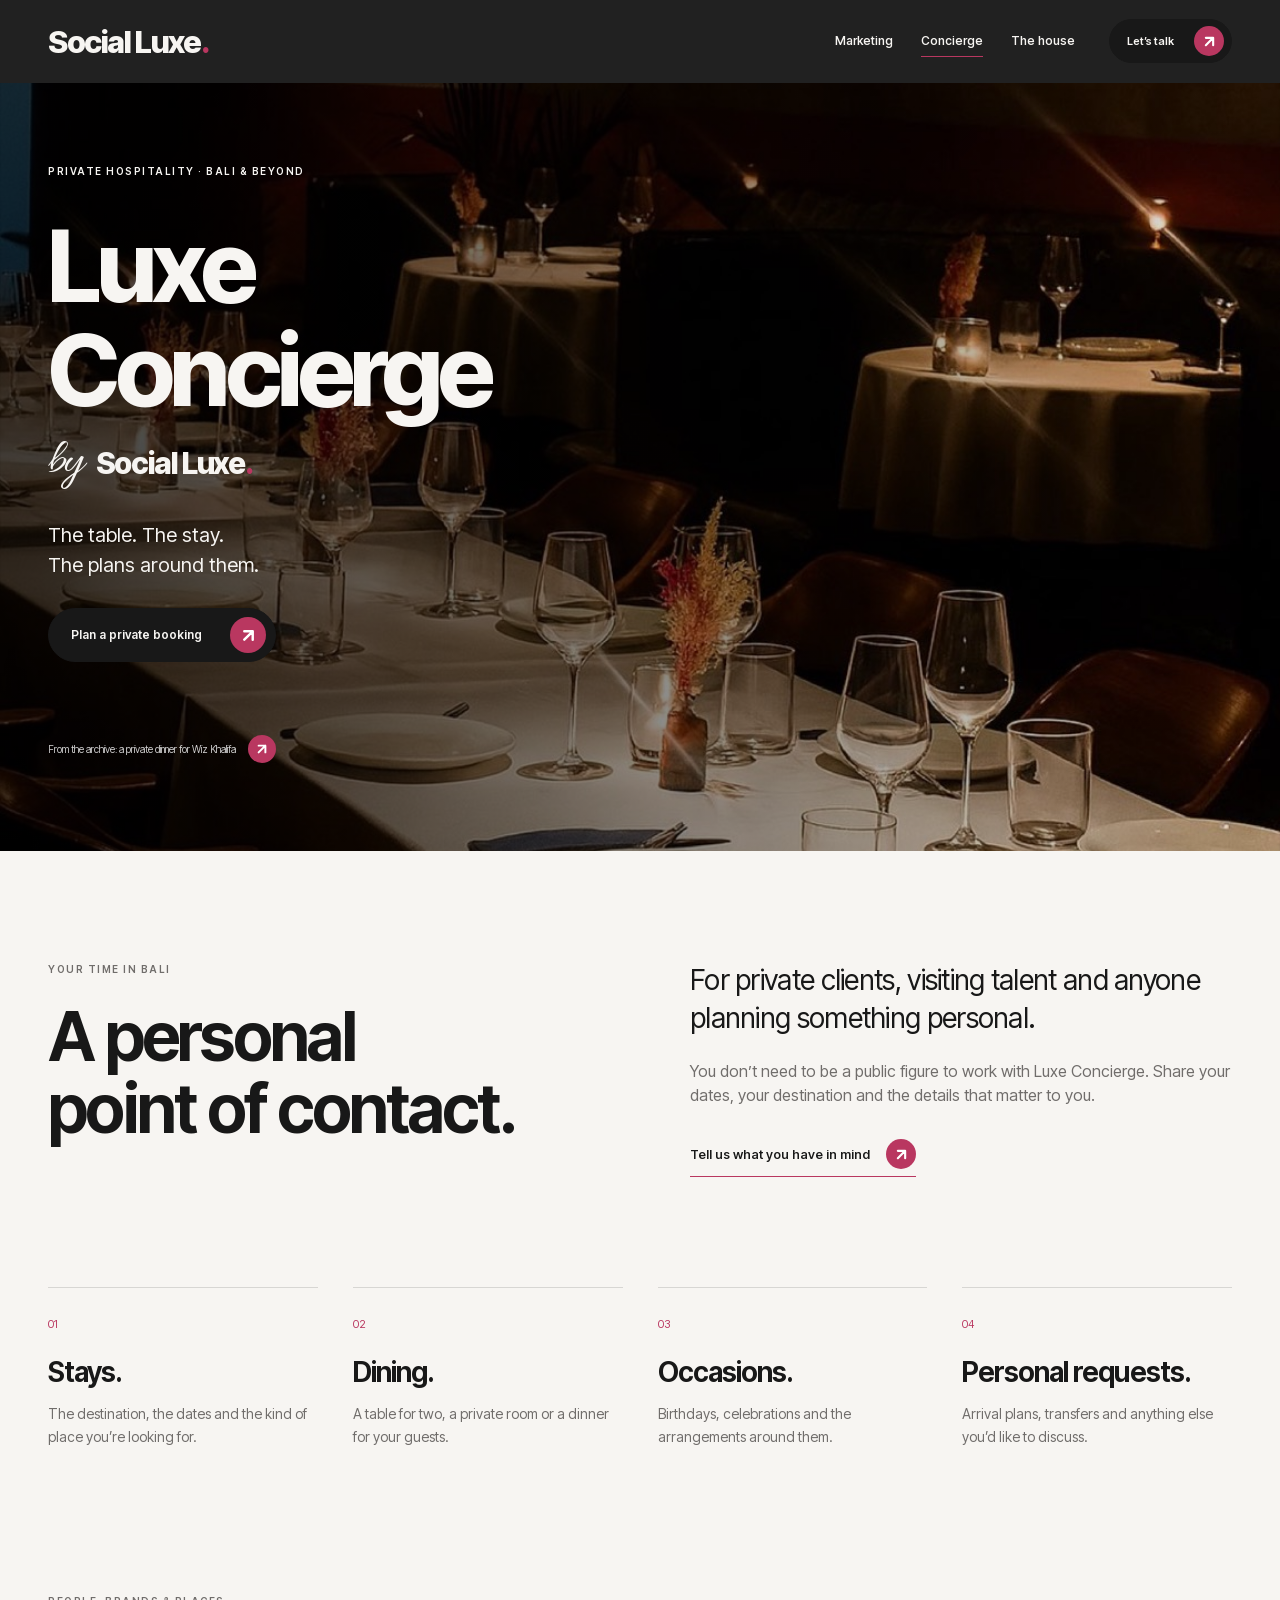
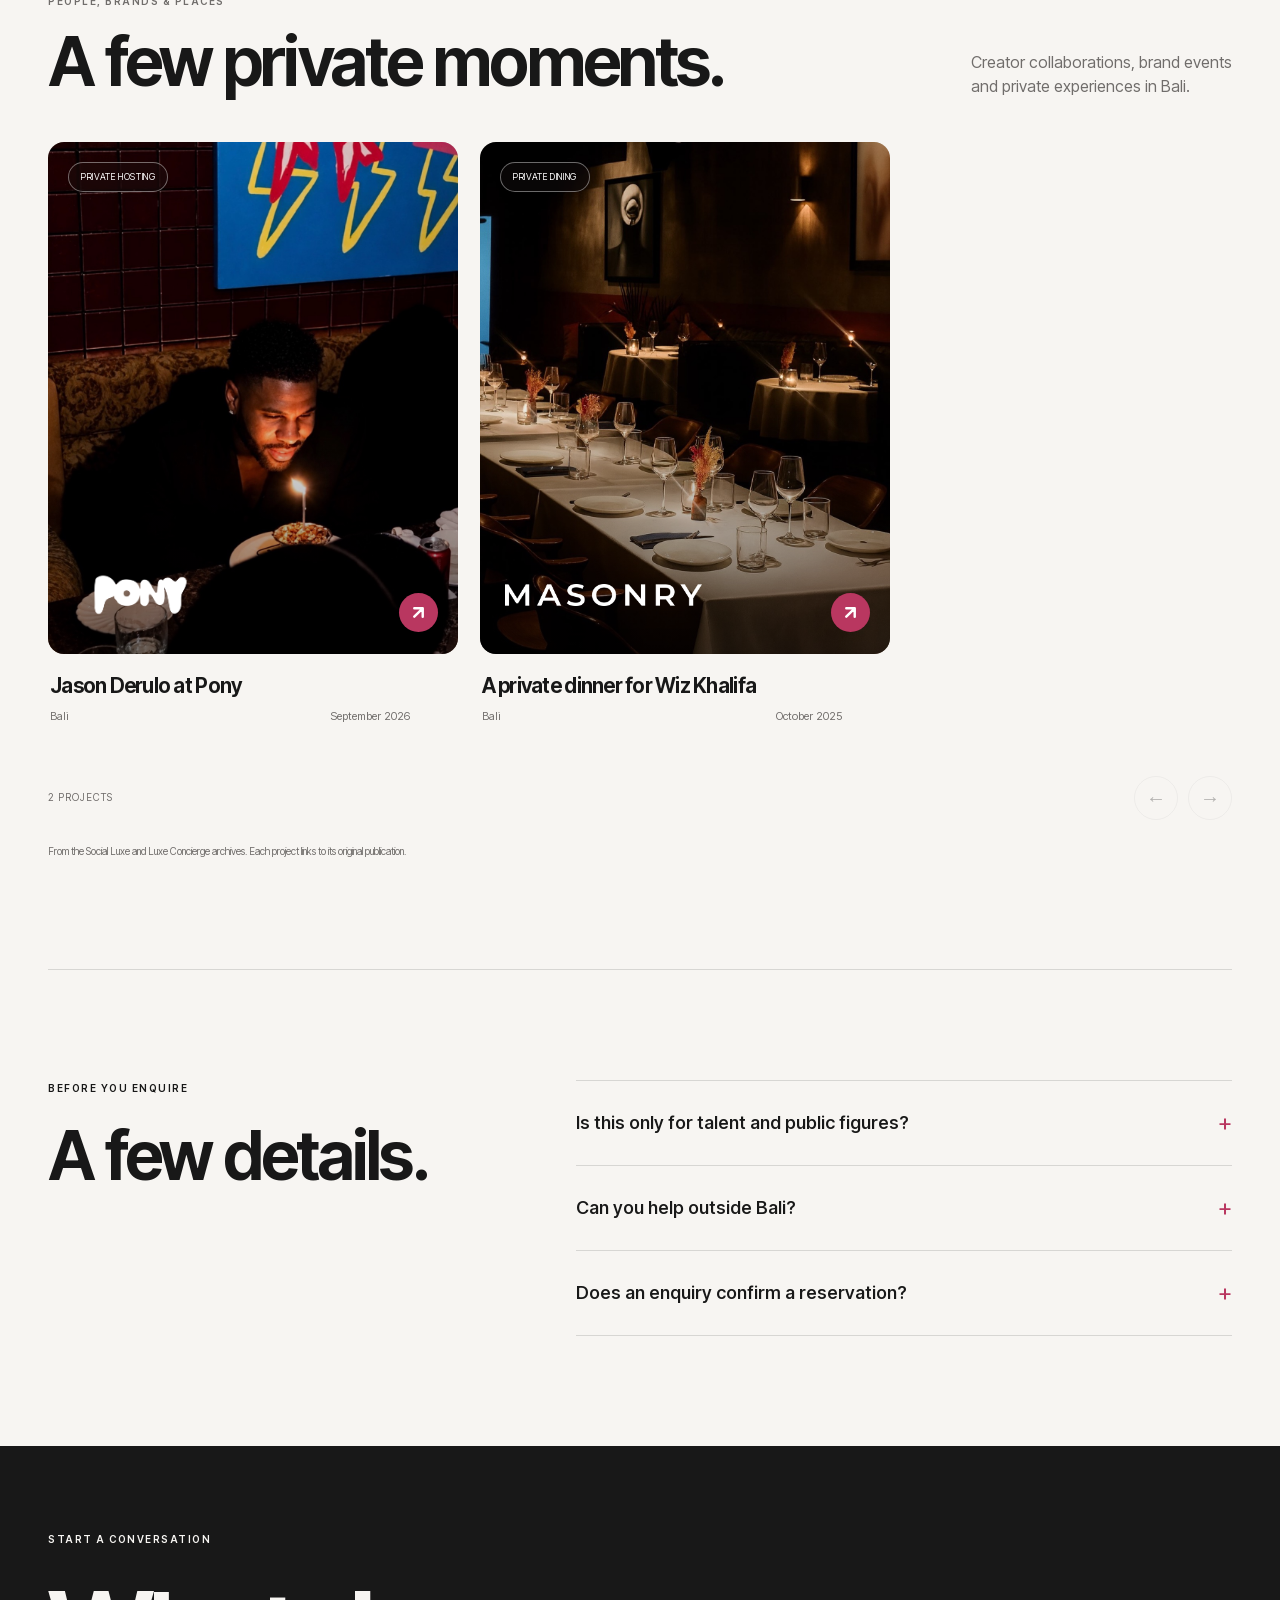
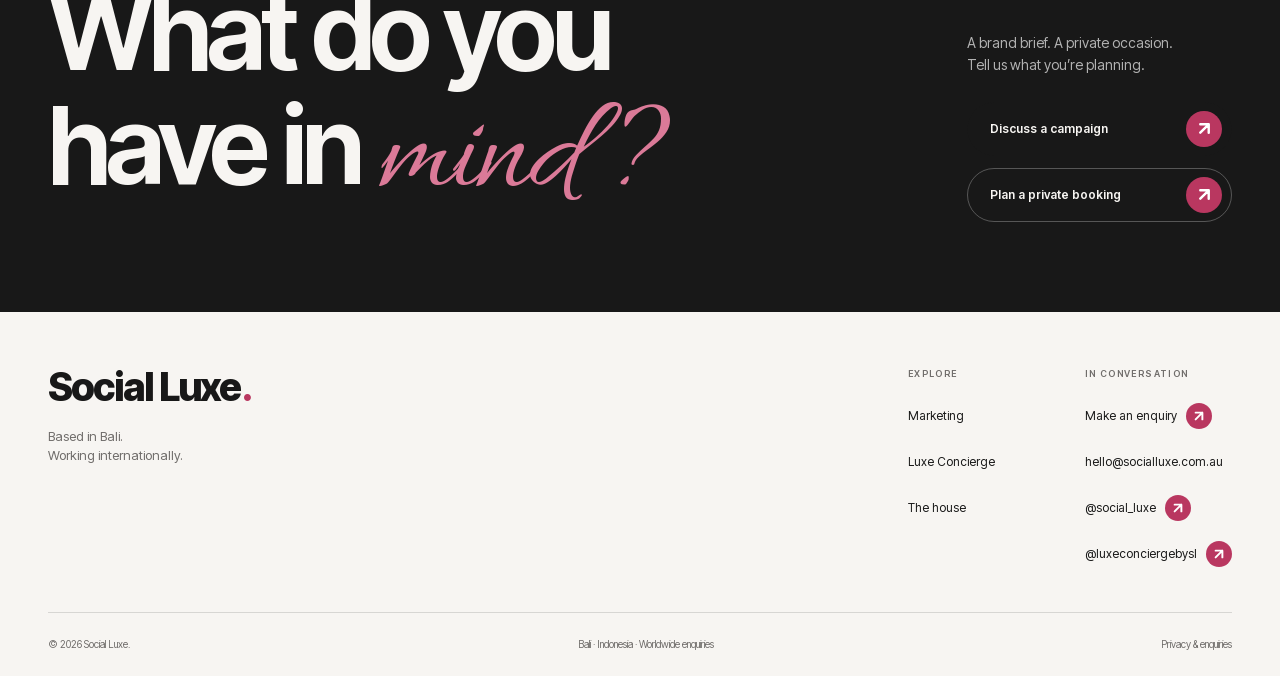
==== commit f36ca826: "Replace chrome hero with floating collaborations and expand Marketing Unify raspberry arrow controls" ====
--- a/public/concierge/index.html
+++ b/public/concierge/index.html
@@ -1,4 +1,4 @@
-<!doctype html><html lang="en"><head><meta charset="utf-8"><meta name="viewport" content="width=device-width,initial-scale=1"><title>Luxe Concierge by Social Luxe</title><meta name="description" content="Private hospitality, reservations and personal requests in Bali and beyond."><meta name="robots" content="noindex,nofollow"><meta name="theme-color" content="#f7f5f2"><meta property="og:title" content="Luxe Concierge by Social Luxe"><meta property="og:description" content="Private hospitality, reservations and personal requests in Bali and beyond."><meta property="og:type" content="website"><link rel="icon" href="/assets/favicon.svg" type="image/svg+xml"><link rel="preload" href="/assets/fonts/inter-tight.woff2" as="font" type="font/woff2" crossorigin><link rel="stylesheet" href="/styles.css"><script src="/app.js" defer></script></head><body class="concierge-page"><a class="skip-link" href="#main">Skip to content</a><header class="site-header"><div class="shell header-inner"><a class="brand" href="/" aria-label="Social Luxe home">Social Luxe<span class="brand-period">.</span></a><nav class="desktop-nav" aria-label="Main navigation"><a href="/work/" class="nav-link">Selected work</a><a href="/marketing/" class="nav-link">Marketing</a><a href="/concierge/" class="nav-link" aria-current="page">Concierge</a><a href="/the-house/" class="nav-link">The house</a></nav><a class="button header-action" href="/enquire/">Let’s talk<span aria-hidden="true">↗</span></a><button class="menu-toggle" aria-label="Open menu" aria-controls="mobile-menu" aria-expanded="false"><span></span><span></span></button></div></header><div id="mobile-menu" class="mobile-menu" hidden><nav aria-label="Mobile navigation"><a href="/work/" class="nav-link">Selected work</a><a href="/marketing/" class="nav-link">Marketing</a><a href="/concierge/" class="nav-link" aria-current="page">Concierge</a><a href="/the-house/" class="nav-link">The house</a><a class="button " href="/enquire/">Make an enquiry<span aria-hidden="true">↗</span></a></nav><p>Bali, Indonesia. Working internationally.</p></div><main id="main">
-<section class="concierge-hero"><img class="concierge-backdrop" src="/assets/projects/wiz-dinner.jpg" alt="A private dinner setting in Bali, from the Luxe Concierge archive" fetchpriority="high"><div class="concierge-hero-inner shell"><p class="eyebrow hero-enter">Private hospitality · Bali &amp; beyond</p><div class="hero-enter"><h1 class="luxe-mark">Luxe Concierge<span class="luxe-signature"><span class="script">by</span> <span class="brand">Social Luxe<span class="brand-period">.</span></span></span></h1></div><p class="hero-enter">The table. The stay.<br>The plans around them.</p><div class="hero-enter"><a class="button " href="/enquire/?service=concierge">Plan a private booking<span aria-hidden="true">↗</span></a></div><a class="concierge-photo-credit" href="/work/#wiz" data-project="wiz">From the archive: a private dinner for Wiz Khalifa ↗</a></div></section>
-<section class="section shell concierge-intro"><div class="reveal"><p class="eyebrow">Your time in Bali</p><h2 class="section-title">A personal<br>point of contact.</h2></div><div class="reveal"><p class="body-large">For private clients, visiting talent and anyone planning something personal.</p><p>You don’t need to be a public figure to work with Luxe Concierge. Share your dates, your destination and the details that matter to you.</p><a class="text-link" href="/enquire/?service=concierge">Tell us what you have in mind ↗</a></div></section><section class="shell concierge-services"><article><span class="number">01</span><h3>Stays.</h3><p>The destination, the dates and the kind of place you’re looking for.</p></article><article><span class="number">02</span><h3>Dining.</h3><p>A table for two, a private room or a dinner for your guests.</p></article><article><span class="number">03</span><h3>Occasions.</h3><p>Birthdays, celebrations and the arrangements around them.</p></article><article><span class="number">04</span><h3>Personal requests.</h3><p>Arrival plans, transfers and anything else you’d like to discuss.</p></article></section>
-<section id="work" class="work-section section" data-gallery><div class="shell"><div class="section-head reveal"><div><p class="eyebrow">People, brands &amp; places</p><h2 class="section-title">A few private moments.</h2></div><p>A closer look at the collaborations<br>and private experiences we’re part of.</p></div></div><div class="project-rail " tabindex="0" role="region" aria-label="Selected collaborations"><article class="project-card" id="jason" data-category="hosting"><a class="project-cover" href="/work/#jason" data-project="jason" aria-label="Explore Jason Derulo at Pony"><img class="project-photo" src="/assets/projects/jason-pony.jpg" alt="Photography from @social_luxe · Jason Derulo in Bali" width="1080" height="1400" loading="lazy"><span class="project-type">Private hosting</span><span class="project-logo"><img class="partner-logo" src="/assets/logos/pony.webp" alt="Pony" loading="lazy"></span><span class="project-open" aria-hidden="true">+</span></a><div class="project-caption"><h3>Jason Derulo at Pony</h3><p>Bali <span>September 2026</span></p></div></article><article class="project-card" id="wiz" data-category="hosting"><a class="project-cover" href="/work/#wiz" data-project="wiz" aria-label="Explore A private dinner for Wiz Khalifa"><img class="project-photo" src="/assets/projects/wiz-dinner.jpg" alt="Photography from @luxeconciergebysl · Private dinner in Bali" width="1080" height="1400" loading="lazy"><span class="project-type">Private dining</span><span class="project-logo"><img class="partner-logo" src="/assets/logos/masonry.webp" alt="Masonry" loading="lazy"></span><span class="project-open" aria-hidden="true">+</span></a><div class="project-caption"><h3>A private dinner for Wiz Khalifa</h3><p>Bali <span>October 2025</span></p></div></article></div><div class="shell"><div class="gallery-controls"><p class="gallery-status" aria-live="polite">2 projects</p><div><button class="gallery-prev" aria-label="Previous projects">←</button><button class="gallery-next" aria-label="Next projects">→</button></div></div><p class="source-note">From the Social Luxe and Luxe Concierge archives. Each project links to its original publication.</p></div></section><section class="section shell page-faq"><div><p class="eyebrow">Before you enquire</p><h2 class="section-title">A few details.</h2></div><div class="faq-list"><details><summary>Is this only for talent and public figures?</summary><p>No. Luxe Concierge works with private clients as well as visiting talent. You do not need to be a creator or public figure to enquire.</p></details><details><summary>Can you help outside Bali?</summary><p>Tell us your destination and plans. We’ll discuss what can be arranged and confirm the scope before proceeding.</p></details><details><summary>Does an enquiry confirm a reservation?</summary><p>No. Availability, fees, pricing and booking terms must be agreed before any reservation is confirmed.</p></details></div></section><section class="contact-band"><div class="shell"><p class="eyebrow reveal">Start a conversation</p><div class="contact-band-inner"><h2 class="reveal">What do you<br>have in <span class="script">mind?</span></h2><div class="contact-options reveal"><p>A brand brief. A private occasion.<br>Tell us what you’re planning.</p><a class="button " href="/enquire/?service=marketing">Discuss a campaign<span aria-hidden="true">↗</span></a><a class="button button-outline" href="/enquire/?service=concierge">Plan a private booking<span aria-hidden="true">↗</span></a></div></div></div></section></main><footer class="site-footer"><div class="shell"><div class="footer-top"><div><a class="brand" href="/">Social Luxe<span class="brand-period">.</span></a><p class="footer-description">Based in Bali.<br>Working internationally.</p></div><div class="footer-nav"><div class="footer-column"><span class="eyebrow">Explore</span><a href="/work/">Selected work</a><a href="/marketing/">Marketing</a><a href="/concierge/">Luxe Concierge</a><a href="/the-house/">The house</a></div><div class="footer-column"><span class="eyebrow">In conversation</span><a href="/enquire/">Make an enquiry ↗</a><a href="mailto:hello@socialluxe.com.au">hello@socialluxe.com.au</a><a href="https://www.instagram.com/social_luxe/" target="_blank" rel="noopener noreferrer">@social_luxe ↗</a><a href="https://www.instagram.com/luxeconciergebysl/" target="_blank" rel="noopener noreferrer">@luxeconciergebysl ↗</a></div></div></div><div class="footer-bottom"><span>© 2026 Social Luxe.</span><span>Bali · Indonesia · Worldwide enquiries</span><a href="/privacy/">Privacy &amp; enquiries</a></div></div></footer><dialog id="project-dialog" aria-labelledby="project-title"><button class="dialog-close" aria-label="Close project">×</button><div class="dialog-layout"><div class="dialog-visual"><img id="dialog-photo" alt="" width="1080" height="1400"><div class="dialog-photo-controls"><button id="photo-prev" aria-label="Previous photo">←</button><span id="photo-count" aria-live="polite"></span><button id="photo-next" aria-label="Next photo">→</button></div></div><div class="dialog-copy"><p id="project-category" class="eyebrow"></p><h2 id="project-title"></h2><div id="dialog-logo"></div><p id="project-description"></p><dl><div><dt>Location</dt><dd id="project-place"></dd></div><div><dt>Published</dt><dd id="project-date"></dd></div></dl><a id="project-source" class="button" href="https://www.instagram.com/social_luxe/" target="_blank" rel="noopener noreferrer">View original post <span aria-hidden="true">↗</span></a><a id="project-photo-source" class="text-link" href="https://www.instagram.com/social_luxe/" target="_blank" rel="noopener noreferrer" hidden>View photo publication ↗</a><p id="project-credit" class="source-note"></p></div></div></dialog><script id="projects-data" type="application/json">[{"id": "ella", "title": "Ella Cervetto × The Lawn", "short": "Ella Cervetto", "partner": "The Lawn", "category": "partnerships", "categoryLabel": "Creator partnership", "place": "Canggu, Bali", "date": "November 2026", "image": "ella-lawn", "photos": ["ella-lawn", "ella-lawn-detail"], "logo": "the-lawn.png", "description": "Ella Cervetto at The Lawn Canggu. A creator and venue collaboration shared by Social Luxe as part of its client work.", "source": "https://www.instagram.com/social_luxe/p/DfWwA1ykzfr/", "credit": "Photography from @social_luxe · Ella Cervetto × The Lawn"}, {"id": "patron", "title": "Ziara Rae × Patrón", "short": "Ziara Rae", "partner": "Patrón", "category": "partnerships", "categoryLabel": "Brand partnership", "place": "Bali", "date": "September 2026", "image": "ziara-patron", "photos": ["ziara-patron"], "logo": "patron.svg", "description": "Ziara Rae for Patrón. A brand collaboration featured on Social Luxe’s account under #SLClients.", "source": "https://www.instagram.com/social_luxe/p/Dd2vFVZk_rT/", "credit": "Photography from @social_luxe · Ziara Rae × Patrón"}, {"id": "jason", "title": "Jason Derulo at Pony", "short": "Jason Derulo", "partner": "Pony", "category": "hosting", "categoryLabel": "Private hosting", "place": "Bali", "date": "September 2026", "image": "jason-pony", "photos": ["jason-pony", "jason-pony-cover"], "logo": "pony.webp", "description": "An intimate birthday celebration at Pony, curated by Social Luxe, with drinks by Patrón. Private hosting for Jason Derulo during his time in Bali.", "source": "https://www.instagram.com/pony.bali/reel/DdfnHnxoyr7/", "photoSource": "https://www.instagram.com/social_luxe/p/DdlFEnvEw7c/", "credit": "Photography from @social_luxe · Jason Derulo in Bali"}, {"id": "skool", "title": "Tyniesha Hales × Skool Kitchen", "short": "Tyniesha Hales", "partner": "Skool Kitchen", "category": "partnerships", "categoryLabel": "Creator partnership", "place": "Canggu, Bali", "date": "June 2026", "image": "tyniesha-skool", "photos": ["tyniesha-skool", "tyniesha-skool-detail"], "logo": "skool.png", "description": "Tyniesha Hales at Skool Kitchen. A creator and hospitality collaboration published by Social Luxe under #SLClients.", "source": "https://www.instagram.com/social_luxe/p/DZbkNwxEzaO/", "credit": "Photography from @social_luxe · Tyniesha Hales × Skool Kitchen"}, {"id": "wiz", "title": "A private dinner for Wiz Khalifa", "short": "Wiz Khalifa", "partner": "Masonry", "category": "hosting", "categoryLabel": "Private dining", "place": "Bali", "date": "October 2025", "image": "wiz-dinner", "photos": ["wiz-dinner", "wiz-dinner-cover"], "logo": "masonry.webp", "description": "A private post-performance dinner for Wiz Khalifa in Bali, curated and hosted by Luxe Concierge. The original publication features Masonry Bali.", "source": "https://www.instagram.com/luxeconciergebysl/p/DQL3hcGEhQ0/", "credit": "Photography from @luxeconciergebysl · Private dinner in Bali"}]</script></body></html>+<!doctype html><html lang="en"><head><meta charset="utf-8"><meta name="viewport" content="width=device-width,initial-scale=1"><title>Luxe Concierge by Social Luxe</title><meta name="description" content="Private hospitality, reservations and personal requests in Bali and beyond."><meta name="robots" content="noindex,nofollow"><meta name="theme-color" content="#f7f5f2"><meta property="og:title" content="Luxe Concierge by Social Luxe"><meta property="og:description" content="Private hospitality, reservations and personal requests in Bali and beyond."><meta property="og:type" content="website"><link rel="icon" href="/assets/favicon.svg" type="image/svg+xml"><link rel="preload" href="/assets/fonts/inter-tight.woff2" as="font" type="font/woff2" crossorigin><link rel="stylesheet" href="/styles.css"><script src="/app.js" defer></script><script src="/hover-effects.js" defer></script></head><body class="concierge-page"><a class="skip-link" href="#main">Skip to content</a><header class="site-header"><div class="shell header-inner"><a class="brand" href="/" aria-label="Social Luxe home">Social Luxe<span class="brand-period">.</span></a><nav class="desktop-nav" aria-label="Main navigation"><a href="/marketing/" class="nav-link">Marketing</a><a href="/concierge/" class="nav-link" aria-current="page">Concierge</a><a href="/the-house/" class="nav-link">The house</a></nav><a class="button header-action" data-shine href="/enquire/">Let’s talk<span class="arrow-icon " aria-hidden="true"><svg viewBox="4 4 16 16" fill="none"><path d="M7.5 16.5 16.5 7.5M7.5 7.5h9v9" stroke="currentColor" stroke-width="2.6" stroke-linecap="round" stroke-linejoin="round"/></svg></span></a><button class="menu-toggle" aria-label="Open menu" aria-controls="mobile-menu" aria-expanded="false"><span></span><span></span></button></div></header><div id="mobile-menu" class="mobile-menu" hidden><nav aria-label="Mobile navigation"><a href="/marketing/" class="nav-link">Marketing</a><a href="/concierge/" class="nav-link" aria-current="page">Concierge</a><a href="/the-house/" class="nav-link">The house</a><a class="button " data-shine href="/enquire/">Make an enquiry<span class="arrow-icon " aria-hidden="true"><svg viewBox="4 4 16 16" fill="none"><path d="M7.5 16.5 16.5 7.5M7.5 7.5h9v9" stroke="currentColor" stroke-width="2.6" stroke-linecap="round" stroke-linejoin="round"/></svg></span></a></nav><p>Bali, Indonesia. Working internationally.</p></div><main id="main">
+<section class="concierge-hero"><img class="concierge-backdrop" src="/assets/projects/wiz-dinner.jpg" alt="A private dinner setting in Bali, from the Luxe Concierge archive" fetchpriority="high"><div class="concierge-hero-inner shell"><p class="eyebrow hero-enter">Private hospitality · Bali &amp; beyond</p><div class="hero-enter"><h1 class="luxe-mark">Luxe Concierge<span class="luxe-signature"><span class="script">by</span> <span class="brand">Social Luxe<span class="brand-period">.</span></span></span></h1></div><p class="hero-enter">The table. The stay.<br>The plans around them.</p><div class="hero-enter"><a class="button " data-shine href="/enquire/?service=concierge">Plan a private booking<span class="arrow-icon " aria-hidden="true"><svg viewBox="4 4 16 16" fill="none"><path d="M7.5 16.5 16.5 7.5M7.5 7.5h9v9" stroke="currentColor" stroke-width="2.6" stroke-linecap="round" stroke-linejoin="round"/></svg></span></a></div><a class="concierge-photo-credit" href="/marketing/#wiz" data-project="wiz">From the archive: a private dinner for Wiz Khalifa <span class="arrow-icon " aria-hidden="true"><svg viewBox="4 4 16 16" fill="none"><path d="M7.5 16.5 16.5 7.5M7.5 7.5h9v9" stroke="currentColor" stroke-width="2.6" stroke-linecap="round" stroke-linejoin="round"/></svg></span></a></div></section>
+<section class="section shell concierge-intro"><div class="reveal"><p class="eyebrow">Your time in Bali</p><h2 class="section-title">A personal<br>point of contact.</h2></div><div class="reveal"><p class="body-large">For private clients, visiting talent and anyone planning something personal.</p><p>You don’t need to be a public figure to work with Luxe Concierge. Share your dates, your destination and the details that matter to you.</p><a class="text-link" href="/enquire/?service=concierge">Tell us what you have in mind <span class="arrow-icon " aria-hidden="true"><svg viewBox="4 4 16 16" fill="none"><path d="M7.5 16.5 16.5 7.5M7.5 7.5h9v9" stroke="currentColor" stroke-width="2.6" stroke-linecap="round" stroke-linejoin="round"/></svg></span></a></div></section><section class="shell concierge-services"><article><span class="number">01</span><h3>Stays.</h3><p>The destination, the dates and the kind of place you’re looking for.</p></article><article><span class="number">02</span><h3>Dining.</h3><p>A table for two, a private room or a dinner for your guests.</p></article><article><span class="number">03</span><h3>Occasions.</h3><p>Birthdays, celebrations and the arrangements around them.</p></article><article><span class="number">04</span><h3>Personal requests.</h3><p>Arrival plans, transfers and anything else you’d like to discuss.</p></article></section>
+<section id="work" class="work-section section" data-gallery><div class="shell"><div class="section-head reveal"><div><p class="eyebrow">People, brands &amp; places</p><h2 class="section-title">A few private moments.</h2></div><p>Creator collaborations, brand events<br>and private experiences in Bali.</p></div></div><div class="project-rail " tabindex="0" role="region" aria-label="Selected collaborations"><article class="project-card" id="jason" data-category="hosting"><a class="project-cover" data-tilt href="/marketing/#jason" data-project="jason" aria-label="Explore Jason Derulo at Pony"><span class="project-image"><img class="project-photo" src="/assets/projects/jason-pony.jpg" alt="Photography from @social_luxe · Jason Derulo in Bali" width="1080" height="1440" loading="lazy"><span class="project-type">Private hosting</span><span class="project-logo"><img class="partner-logo" src="/assets/logos/pony.webp" alt="Pony" loading="lazy"></span><span class="arrow-icon project-open" aria-hidden="true"><svg viewBox="4 4 16 16" fill="none"><path d="M7.5 16.5 16.5 7.5M7.5 7.5h9v9" stroke="currentColor" stroke-width="2.6" stroke-linecap="round" stroke-linejoin="round"/></svg></span></span></a><div class="project-caption"><h3>Jason Derulo at Pony</h3><p>Bali <span>September 2026</span></p></div></article><article class="project-card" id="wiz" data-category="hosting"><a class="project-cover" data-tilt href="/marketing/#wiz" data-project="wiz" aria-label="Explore A private dinner for Wiz Khalifa"><span class="project-image"><img class="project-photo" src="/assets/projects/wiz-dinner.jpg" alt="Photography from @luxeconciergebysl · Private dinner in Bali" width="1080" height="1440" loading="lazy"><span class="project-type">Private dining</span><span class="project-logo"><img class="partner-logo" src="/assets/logos/masonry.webp" alt="Masonry" loading="lazy"></span><span class="arrow-icon project-open" aria-hidden="true"><svg viewBox="4 4 16 16" fill="none"><path d="M7.5 16.5 16.5 7.5M7.5 7.5h9v9" stroke="currentColor" stroke-width="2.6" stroke-linecap="round" stroke-linejoin="round"/></svg></span></span></a><div class="project-caption"><h3>A private dinner for Wiz Khalifa</h3><p>Bali <span>October 2025</span></p></div></article></div><div class="shell"><div class="gallery-controls"><p class="gallery-status" aria-live="polite">2 projects</p><div><button class="gallery-prev" aria-label="Previous projects">←</button><button class="gallery-next" aria-label="Next projects">→</button></div></div><p class="source-note">From the Social Luxe and Luxe Concierge archives. Each project links to its original publication.</p></div></section><section class="section shell page-faq"><div><p class="eyebrow">Before you enquire</p><h2 class="section-title">A few details.</h2></div><div class="faq-list"><details><summary>Is this only for talent and public figures?</summary><p>No. Luxe Concierge works with private clients as well as visiting talent. You do not need to be a creator or public figure to enquire.</p></details><details><summary>Can you help outside Bali?</summary><p>Tell us your destination and plans. We’ll discuss what can be arranged and confirm the scope before proceeding.</p></details><details><summary>Does an enquiry confirm a reservation?</summary><p>No. Availability, fees, pricing and booking terms must be agreed before any reservation is confirmed.</p></details></div></section><section class="contact-band"><div class="shell"><p class="eyebrow reveal">Start a conversation</p><div class="contact-band-inner"><h2 class="reveal">What do you<br>have in <span class="script">mind?</span></h2><div class="contact-options reveal"><p>A brand brief. A private occasion.<br>Tell us what you’re planning.</p><a class="button " data-shine href="/enquire/?service=marketing">Discuss a campaign<span class="arrow-icon " aria-hidden="true"><svg viewBox="4 4 16 16" fill="none"><path d="M7.5 16.5 16.5 7.5M7.5 7.5h9v9" stroke="currentColor" stroke-width="2.6" stroke-linecap="round" stroke-linejoin="round"/></svg></span></a><a class="button button-outline" data-shine href="/enquire/?service=concierge">Plan a private booking<span class="arrow-icon " aria-hidden="true"><svg viewBox="4 4 16 16" fill="none"><path d="M7.5 16.5 16.5 7.5M7.5 7.5h9v9" stroke="currentColor" stroke-width="2.6" stroke-linecap="round" stroke-linejoin="round"/></svg></span></a></div></div></div></section></main><footer class="site-footer"><div class="shell"><div class="footer-top"><div><a class="brand" href="/">Social Luxe<span class="brand-period">.</span></a><p class="footer-description">Based in Bali.<br>Working internationally.</p></div><div class="footer-nav"><div class="footer-column"><span class="eyebrow">Explore</span><a href="/marketing/">Marketing</a><a href="/concierge/">Luxe Concierge</a><a href="/the-house/">The house</a></div><div class="footer-column"><span class="eyebrow">In conversation</span><a href="/enquire/">Make an enquiry <span class="arrow-icon " aria-hidden="true"><svg viewBox="4 4 16 16" fill="none"><path d="M7.5 16.5 16.5 7.5M7.5 7.5h9v9" stroke="currentColor" stroke-width="2.6" stroke-linecap="round" stroke-linejoin="round"/></svg></span></a><a href="mailto:hello@socialluxe.com.au">hello@socialluxe.com.au</a><a href="https://www.instagram.com/social_luxe/" target="_blank" rel="noopener noreferrer">@social_luxe <span class="arrow-icon " aria-hidden="true"><svg viewBox="4 4 16 16" fill="none"><path d="M7.5 16.5 16.5 7.5M7.5 7.5h9v9" stroke="currentColor" stroke-width="2.6" stroke-linecap="round" stroke-linejoin="round"/></svg></span></a><a href="https://www.instagram.com/luxeconciergebysl/" target="_blank" rel="noopener noreferrer">@luxeconciergebysl <span class="arrow-icon " aria-hidden="true"><svg viewBox="4 4 16 16" fill="none"><path d="M7.5 16.5 16.5 7.5M7.5 7.5h9v9" stroke="currentColor" stroke-width="2.6" stroke-linecap="round" stroke-linejoin="round"/></svg></span></a></div></div></div><div class="footer-bottom"><span>© 2026 Social Luxe.</span><span>Bali · Indonesia · Worldwide enquiries</span><a href="/privacy/">Privacy &amp; enquiries</a></div></div></footer><dialog id="project-dialog" aria-labelledby="project-title"><button class="dialog-close" aria-label="Close project">×</button><div class="dialog-layout"><div class="dialog-visual"><img id="dialog-photo" alt="" width="1080" height="1400"><div class="dialog-photo-controls"><button id="photo-prev" aria-label="Previous photo">←</button><span id="photo-count" aria-live="polite"></span><button id="photo-next" aria-label="Next photo">→</button></div></div><div class="dialog-copy"><p id="project-category" class="eyebrow"></p><h2 id="project-title"></h2><div id="dialog-logo"></div><p id="project-description"></p><dl><div><dt>Location</dt><dd id="project-place"></dd></div><div><dt>Published</dt><dd id="project-date"></dd></div></dl><a id="project-source" class="button" href="https://www.instagram.com/social_luxe/" target="_blank" rel="noopener noreferrer">View original post <span class="arrow-icon " aria-hidden="true"><svg viewBox="4 4 16 16" fill="none"><path d="M7.5 16.5 16.5 7.5M7.5 7.5h9v9" stroke="currentColor" stroke-width="2.6" stroke-linecap="round" stroke-linejoin="round"/></svg></span></a><a id="project-photo-source" class="text-link" href="https://www.instagram.com/social_luxe/" target="_blank" rel="noopener noreferrer" hidden>View photo publication <span class="arrow-icon " aria-hidden="true"><svg viewBox="4 4 16 16" fill="none"><path d="M7.5 16.5 16.5 7.5M7.5 7.5h9v9" stroke="currentColor" stroke-width="2.6" stroke-linecap="round" stroke-linejoin="round"/></svg></span></a><p id="project-credit" class="source-note"></p></div></div></dialog><script id="projects-data" type="application/json">[{"id": "ella", "title": "Ella Cervetto × The Lawn", "short": "Ella Cervetto", "partner": "The Lawn", "category": "partnerships", "categoryLabel": "Creator partnership", "place": "Canggu, Bali", "date": "November 2026", "image": "ella-lawn", "photos": ["ella-lawn", "ella-lawn-detail"], "logo": "the-lawn.png", "description": "Ella Cervetto at The Lawn Canggu. A creator and venue collaboration shared by Social Luxe as part of its client work.", "source": "https://www.instagram.com/social_luxe/p/DfWwA1ykzfr/", "credit": "Photography from @social_luxe · Ella Cervetto × The Lawn"}, {"id": "savaya", "title": "Sevara & Josh × Savaya", "short": "Sevara & Josh", "partner": "Savaya", "category": "partnerships", "categoryLabel": "Brand & venue partnership", "place": "Bali", "date": "September 2026", "image": "savaya-patron-detail", "photos": ["savaya-patron-detail", "savaya-patron"], "logo": "savaya.svg", "description": "Sevara and Josh with Patrón, on their way to Savaya. A brand and venue collaboration shared by Social Luxe.", "source": "https://www.instagram.com/social_luxe/p/DdEBBIuE01P/", "credit": "Photography from @social_luxe · Sevara & Josh × Patrón / Savaya"}, {"id": "zumana", "title": "Tori Levett × Zumana", "short": "Tori Levett", "partner": "Zumana", "category": "events", "categoryLabel": "Event & VIP liaison", "place": "Bali", "date": "September 2026", "image": "tori-zumana", "photos": ["tori-zumana"], "logo": "zumana.svg", "description": "Tori Levett headlining at Zumana. Social Luxe announced its exclusive VIP liaison role for the event, alongside Patrón.", "source": "https://www.instagram.com/social_luxe/p/DdNqJIrTnNl/", "credit": "Event artwork published by @social_luxe · Tori Levett at Zumana"}, {"id": "patron", "title": "Ziara Rae × Patrón", "short": "Ziara Rae", "partner": "Patrón", "category": "partnerships", "categoryLabel": "Brand partnership", "place": "Bali", "date": "September 2026", "image": "ziara-patron", "photos": ["ziara-patron"], "logo": "patron.svg", "description": "Ziara Rae for Patrón. A brand collaboration featured on Social Luxe’s account under #SLClients.", "source": "https://www.instagram.com/social_luxe/p/Dd2vFVZk_rT/", "credit": "Photography from @social_luxe · Ziara Rae × Patrón"}, {"id": "jason", "title": "Jason Derulo at Pony", "short": "Jason Derulo", "partner": "Pony", "category": "hosting", "categoryLabel": "Private hosting", "place": "Bali", "date": "September 2026", "image": "jason-pony", "photos": ["jason-pony", "jason-pony-cover"], "logo": "pony.webp", "description": "An intimate birthday celebration at Pony, curated by Social Luxe, with drinks by Patrón. Private hosting for Jason Derulo during his time in Bali.", "source": "https://www.instagram.com/pony.bali/reel/DdfnHnxoyr7/", "photoSource": "https://www.instagram.com/social_luxe/p/DdlFEnvEw7c/", "credit": "Photography from @social_luxe · Jason Derulo in Bali"}, {"id": "el", "title": "El × Pony", "short": "El", "partner": "Pony", "category": "partnerships", "categoryLabel": "Creator partnership", "place": "Bali", "date": "September 2026", "image": "el-pony", "photos": ["el-pony"], "logo": "pony.webp", "description": "El (@elliecasei) at Pony. A creator and restaurant collaboration featured on Social Luxe’s account.", "source": "https://www.instagram.com/social_luxe/p/Dc-I_kXzs-v/", "credit": "Photography from @social_luxe · El × Pony"}, {"id": "sana", "title": "Michelle × Sana Uluwatu", "short": "Michelle", "partner": "Sana Uluwatu", "category": "partnerships", "categoryLabel": "Creator partnership", "place": "Uluwatu, Bali", "date": "August 2026", "image": "michelle-sana", "photos": ["michelle-sana"], "logo": "sana.webp", "description": "Michelle (@mishkaivana) at Sana Uluwatu. A creator and hospitality collaboration published by Social Luxe.", "source": "https://www.instagram.com/social_luxe/p/DcVAiyZzYGr/", "credit": "Photography from @social_luxe · Michelle × Sana Uluwatu"}, {"id": "skool", "title": "Tyniesha Hales × Skool Kitchen", "short": "Tyniesha Hales", "partner": "Skool Kitchen", "category": "partnerships", "categoryLabel": "Creator partnership", "place": "Canggu, Bali", "date": "June 2026", "image": "tyniesha-skool", "photos": ["tyniesha-skool", "tyniesha-skool-detail"], "logo": "skool.png", "description": "Tyniesha Hales at Skool Kitchen. A creator and hospitality collaboration published by Social Luxe under #SLClients.", "source": "https://www.instagram.com/social_luxe/p/DZbkNwxEzaO/", "credit": "Photography from @social_luxe · Tyniesha Hales × Skool Kitchen"}, {"id": "wiz", "title": "A private dinner for Wiz Khalifa", "short": "Wiz Khalifa", "partner": "Masonry", "category": "hosting", "categoryLabel": "Private dining", "place": "Bali", "date": "October 2025", "image": "wiz-dinner", "photos": ["wiz-dinner", "wiz-dinner-cover"], "logo": "masonry.webp", "description": "A private post-performance dinner for Wiz Khalifa in Bali, curated and hosted by Luxe Concierge. The original publication features Masonry Bali.", "source": "https://www.instagram.com/luxeconciergebysl/p/DQL3hcGEhQ0/", "credit": "Photography from @luxeconciergebysl · Private dinner in Bali"}]</script></body></html>
--- a/styles.css
+++ b/styles.css
@@ -2,11 +2,9 @@
 @font-face{font-family:Allura;src:url('/assets/fonts/allura.woff2') format('woff2');font-weight:400;font-display:swap}
 :root{--paper:#f7f5f2;--ink:#181818;--pink:#b93760;--muted:#706d6b;--line:rgba(24,24,24,.14);--shell:min(1280px,calc(100% - 96px));--ease:cubic-bezier(.2,.65,.25,1)}
 *{box-sizing:border-box}html{scroll-behavior:smooth;scroll-padding-top:100px}body{margin:0;background:var(--paper);color:var(--ink);font-family:'Inter Tight',Arial,sans-serif;-webkit-font-smoothing:antialiased;font-size:16px;line-height:1.5}body.menu-open,body.dialog-open{overflow:hidden}button,input,select,textarea{font:inherit}a{color:inherit;text-decoration:none}button{cursor:pointer;color:inherit}button,a,input,select,textarea{-webkit-tap-highlight-color:transparent}button,a{touch-action:manipulation}button:focus-visible,a:focus-visible,input:focus-visible,select:focus-visible,textarea:focus-visible,summary:focus-visible,[tabindex]:focus-visible{outline:2px solid var(--pink);outline-offset:5px}::selection{background:var(--pink);color:var(--paper)}img{display:block;max-width:100%;height:auto}p,h1,h2,h3,figure{margin:0}h1,h2,h3{font-weight:650;letter-spacing:-.035em;line-height:1.06}p{max-width:60ch}[hidden]{display:none!important}.shell{width:var(--shell);margin-inline:auto}.section{padding-block:110px}.eyebrow{font-size:10px;font-weight:600;letter-spacing:.15em;text-transform:uppercase;line-height:1.6}.script{font-family:Allura,cursive;font-weight:400;letter-spacing:-.035em;line-height:.9}.pink{color:var(--pink)}.display{font-size:clamp(56px,7.4vw,112px);letter-spacing:-.045em}.section-title{font-size:clamp(44px,5.3vw,78px);letter-spacing:-.04em}.body-large{font-size:clamp(22px,2.2vw,32px);line-height:1.35;letter-spacing:-.025em}.sr-only{position:absolute;width:1px;height:1px;padding:0;margin:-1px;overflow:hidden;clip:rect(0,0,0,0);white-space:nowrap;border:0}.skip-link{position:fixed;z-index:300;top:-80px;left:20px;background:var(--pink);color:white;padding:15px}.skip-link:focus{top:12px}.brand{font-size:31px;font-weight:800;letter-spacing:-.045em;line-height:1;white-space:nowrap}.brand-period{color:var(--pink)}
-.site-header{position:sticky;top:0;z-index:50;background:rgba(247,245,242,.85);backdrop-filter:blur(22px);border-bottom:1px solid transparent;transition:border-color .3s}.site-header.scrolled{border-color:var(--line)}.header-inner{height:82px;display:flex;align-items:center;gap:34px}.desktop-nav{display:flex;gap:28px;margin-left:auto}.nav-link{font-size:12px;font-weight:550;position:relative;padding-block:12px}.nav-link:after{content:'';position:absolute;left:0;right:0;bottom:5px;height:1px;background:var(--pink);transform:scaleX(0);transform-origin:left;transition:transform .3s}.nav-link:hover:after,.nav-link[aria-current=page]:after{transform:scaleX(1)}.button{display:inline-flex;align-items:center;justify-content:space-between;gap:30px;min-height:52px;padding:15px 24px;border:1px solid var(--pink);border-radius:50px;background:var(--pink);color:white;font-size:12px;font-weight:600;line-height:1.25;transition:background .25s,transform .3s var(--ease),box-shadow .3s}.button span{font-size:20px;font-weight:400;line-height:1;transition:transform .3s}.button:hover{background:#97254b;transform:translateY(-2px);box-shadow:0 7px 22px #b9376026}.button:hover span{transform:translate(2px,-2px)}.button-outline{background:transparent;border-color:currentColor;color:inherit}.button-outline:hover{background:var(--paper);color:var(--ink)}.button-light{background:var(--paper);border-color:var(--paper);color:var(--ink)}.button-light:hover{background:var(--pink);border-color:var(--pink);color:white}.header-action{min-height:39px;font-size:11px;padding:10px 20px;gap:22px}.text-link{display:inline-flex;align-items:center;gap:16px;font-size:13px;font-weight:550;border-bottom:1px solid var(--pink);padding:7px 0;transition:color .25s}.text-link:hover{color:var(--pink)}.menu-toggle{display:none;border:0;background:none;width:42px;height:42px;align-items:center;justify-content:center;flex-direction:column;gap:6px}.menu-toggle span{width:22px;height:1px;background:currentColor;transition:transform .25s}.menu-toggle[aria-expanded=true] span:first-child{transform:translateY(3.5px) rotate(45deg)}.menu-toggle[aria-expanded=true] span:last-child{transform:translateY(-3.5px) rotate(-45deg)}.mobile-menu{position:fixed;inset:72px 0 0;background:var(--paper);z-index:45;padding:40px 24px;overflow:auto}.mobile-menu nav{display:flex;flex-direction:column;gap:18px}.mobile-menu .nav-link{font-size:36px;letter-spacing:-.035em}.mobile-menu .button{margin-top:15px}.mobile-menu p{margin-top:35px;font-size:13px;color:var(--muted)}
-/* Photography and polished metal share the opening stage. */
-.visual-hero{overflow:hidden;background:radial-gradient(ellipse at 52% 64%,#e3d9d3 0,transparent 47%),var(--paper);padding:32px 0 23px}.hero-heading{position:relative;z-index:2}.hero-heading>.eyebrow{display:flex;align-items:center;gap:10px}.status-dot{width:6px;height:6px;border-radius:50%;background:var(--pink);box-shadow:0 0 0 4px #b937600c}.hero-heading h1{font-size:clamp(100px,12.8vw,192px);font-weight:750;letter-spacing:-.055em;line-height:1;margin:17px 0 18px}.hero-subline{display:flex;justify-content:space-between;align-items:center;gap:30px}.hero-subline>p{font-size:20px;line-height:1.3;letter-spacing:-.025em}.hero-subline>div{display:flex;align-items:center;gap:26px}.hero-stage{position:relative;height:440px;max-width:1350px;margin:0 auto;perspective:1200px;isolation:isolate}.material-object{position:absolute;width:64%;height:118%;left:18%;top:-6%;z-index:1;pointer-events:none}.material-object canvas{width:100%;height:100%;display:block}.scene-fallback{position:absolute;inset:15% 8%;filter:drop-shadow(12px 28px 23px #3a222228);transform:rotate(-32deg)}.scene-fallback i{display:block;position:absolute;inset:15%;border-radius:48%;border:55px solid transparent;background:linear-gradient(115deg,#faf5ed,#8b8581 18%,#fff 25%,#242424 44%,#e1d3ce 54%,#a44665 62%,#f4eeec 80%,#5a5551) border-box;mask:linear-gradient(#fff 0 0) padding-box,linear-gradient(#fff 0 0);mask-composite:exclude;transform:rotateY(30deg)}.scene-fallback i+ i{transform:rotateY(-45deg) rotate(70deg);inset:10% 25%}.webgl-ready .scene-fallback{display:none}.floating-photo{position:absolute;width:260px;border:7px solid #ffffffba;border-radius:16px;box-shadow:0 26px 45px #2d1c1a24,0 2px 8px #392a231a;z-index:2;background:var(--paper);transition:box-shadow .4s;will-change:transform;transform-style:preserve-3d;animation:photo-float 8s ease-in-out infinite}.floating-photo>img{width:100%;height:270px;object-fit:cover;border-radius:9px 9px 0 0}.floating-photo>span{display:block;position:relative;padding:14px 26px 13px 9px;line-height:1.4}.floating-photo b{font-size:12px;font-weight:650;display:block}.floating-photo small{font-size:9px;display:block;color:var(--muted);margin-top:2px}.floating-photo i{position:absolute;right:5px;top:20px;font-size:20px;font-style:normal;color:var(--pink)}.floating-photo:hover{box-shadow:0 36px 55px #2d1c1a30,0 4px 14px #392a231a}.floating-ella{left:9%;top:40px;--rotation:-9deg;transform:rotate(-9deg);animation-delay:-1.5s}.floating-ella>img{object-position:center 44%}.floating-jason{right:8%;top:75px;width:235px;--rotation:9deg;transform:rotate(9deg);animation-delay:-4s}.floating-jason>img{height:245px;object-position:center 60%}.material-label{position:absolute;left:50%;bottom:31px;display:flex;align-items:center;gap:14px;z-index:3;transform:translateX(-50%)}.material-label>span{font-weight:750;font-size:32px;letter-spacing:-.08em}.material-label small{font-size:9px;line-height:1.3;letter-spacing:.02em;border-left:1px solid #0003;padding-left:14px}.hero-stage-footer{display:flex;justify-content:space-between;align-items:center;padding-block:16px 0;border-top:1px solid var(--line)}.scroll-link{font-size:10px;letter-spacing:.1em;text-transform:uppercase;display:flex;align-items:center;gap:32px}.scroll-link span{font-size:21px;color:var(--pink)}.motion-toggle{font-size:10px;border:0;background:none;display:flex;gap:9px;align-items:center;padding:10px 0 10px 16px;color:var(--muted)}.motion-paused .floating-photo{animation-play-state:paused}.motion-paused .floating-photo{will-change:auto}@keyframes photo-float{0%,100%{transform:translateY(0) rotate(var(--rotation))}50%{transform:translateY(-15px) rotate(calc(var(--rotation) + 2deg))}}
+.site-header{position:sticky;top:0;z-index:50;background:rgba(247,245,242,.85);backdrop-filter:blur(22px);border-bottom:1px solid transparent;transition:border-color .3s}.site-header.scrolled{border-color:var(--line)}.header-inner{height:82px;display:flex;align-items:center;gap:34px}.desktop-nav{display:flex;gap:28px;margin-left:auto}.nav-link{font-size:12px;font-weight:550;position:relative;padding-block:12px}.nav-link:after{content:'';position:absolute;left:0;right:0;bottom:5px;height:1px;background:var(--pink);transform:scaleX(0);transform-origin:left;transition:transform .3s}.nav-link:hover:after,.nav-link[aria-current=page]:after{transform:scaleX(1)}.text-link{display:inline-flex;align-items:center;gap:16px;font-size:13px;font-weight:550;border-bottom:1px solid var(--pink);padding:7px 0;transition:color .25s}.text-link:hover{color:var(--pink)}.menu-toggle{display:none;border:0;background:none;width:42px;height:42px;align-items:center;justify-content:center;flex-direction:column;gap:6px}.menu-toggle span{width:22px;height:1px;background:currentColor;transition:transform .25s}.menu-toggle[aria-expanded=true] span:first-child{transform:translateY(3.5px) rotate(45deg)}.menu-toggle[aria-expanded=true] span:last-child{transform:translateY(-3.5px) rotate(-45deg)}.mobile-menu{position:fixed;inset:72px 0 0;background:var(--paper);z-index:45;padding:40px 24px;overflow:auto}.mobile-menu nav{display:flex;flex-direction:column;gap:18px}.mobile-menu .nav-link{font-size:36px;letter-spacing:-.035em}.mobile-menu .button{margin-top:15px}.mobile-menu p{margin-top:35px;font-size:13px;color:var(--muted)}
 .brand-strip{padding:65px 0 60px;text-align:center;border-bottom:1px solid var(--line)}.brand-strip>.eyebrow{margin:auto;color:var(--muted);font-size:9px}.brand-logos{display:grid;grid-template-columns:repeat(5,1fr);align-items:center;gap:60px;margin-top:35px}.brand-logos a{display:flex;align-items:center;justify-content:center;height:55px;transition:opacity .25s,transform .25s}.brand-logos a:hover{opacity:.65;transform:translateY(-3px)}.partner-logo{width:100%;height:100%;object-fit:contain}.brand-logos .partner-logo{max-width:165px;max-height:43px;filter:brightness(0)}.brand-logos a:nth-child(2) .partner-logo{max-height:57px}.brand-logos a:nth-child(3) .partner-logo{max-height:48px}.section-head{display:flex;justify-content:space-between;align-items:end;gap:45px;margin-bottom:44px}.section-head .eyebrow{margin-bottom:17px;color:var(--muted)}.section-head>p{font-size:16px;line-height:1.5;color:var(--muted);max-width:35ch}.work-section{overflow:hidden}.work-filters{display:flex;gap:8px;flex-wrap:wrap;margin-bottom:32px}.work-filters button{border:1px solid var(--line);background:transparent;border-radius:50px;padding:10px 17px;font-size:11px;transition:background .2s,color .2s}.work-filters button span{margin-left:10px;opacity:.55;font-size:9px}.work-filters button.active{background:var(--ink);color:var(--paper);border-color:var(--ink)}.project-rail{display:flex;gap:22px;overflow-x:auto;scroll-snap-type:x mandatory;padding:0 max(48px,calc((100vw - 1280px)/2)) 15px;scroll-padding-inline:max(48px,calc((100vw - 1280px)/2));scrollbar-width:none;overscroll-behavior-x:contain}.project-rail::-webkit-scrollbar{display:none}.project-card{flex:0 0 clamp(280px,32vw,450px);min-width:0;scroll-snap-align:start}.project-cover{position:relative;display:block;height:490px;border-radius:18px;overflow:hidden;background:#d3cbc4;isolation:isolate}.project-cover:after{content:'';position:absolute;inset:50% 0 0;background:linear-gradient(transparent,#0009);pointer-events:none;z-index:1}.project-photo{width:100%;height:100%;object-fit:cover;transition:transform .8s var(--ease)}.project-cover:hover .project-photo{transform:scale(1.045)}.project-type{position:absolute;top:20px;left:20px;padding:7px 12px;border:1px solid #fff6;border-radius:50px;background:#27211f35;color:white;backdrop-filter:blur(12px);font-size:9px;letter-spacing:.07em;text-transform:uppercase;z-index:2}.project-logo{position:absolute;left:25px;bottom:30px;width:48%;height:48px;z-index:2;display:flex;align-items:center}.project-logo img{filter:brightness(0) invert(1);object-position:left center}.project-card[data-category=hosting] .project-logo{height:58px}.project-open{position:absolute;bottom:25px;right:22px;z-index:2;display:flex;align-items:center;justify-content:center;width:38px;height:38px;border-radius:50%;color:var(--ink);background:var(--paper);font-size:25px;transition:background .25s,color .25s,transform .25s}.project-cover:hover .project-open{background:var(--pink);color:white;transform:rotate(90deg)}.project-caption{padding:20px 2px}.project-caption h3{font-size:21px;line-height:1.22;letter-spacing:-.035em}.project-caption p{font-size:11px;color:var(--muted);display:flex;justify-content:space-between;gap:10px;margin-top:9px}.gallery-controls{display:flex;justify-content:space-between;align-items:center;margin-top:16px}.gallery-status{font-size:10px;color:var(--muted);text-transform:uppercase;letter-spacing:.1em}.gallery-controls>div{display:flex;gap:10px}.gallery-controls button{width:40px;height:40px;border-radius:50%;border:1px solid var(--line);background:none;font-size:20px;transition:background .2s,color .2s}.gallery-controls button:disabled{opacity:.3;cursor:default}.gallery-controls button:not(:disabled):hover{background:var(--ink);color:var(--paper)}.source-note{font-size:10px;line-height:1.6;color:var(--muted);margin-top:23px;max-width:80ch}.project-grid{display:grid;grid-template-columns:repeat(3,minmax(0,1fr));width:var(--shell);margin-inline:auto;padding:0;gap:40px 24px;overflow:visible}.project-grid .project-cover{height:450px}.work-intro .body-large{max-width:37ch;margin-top:35px}.work-intro+.work-section{padding-top:25px}
-.worlds-section{background:#eeebe6}.worlds-grid{display:grid;grid-template-columns:1fr 1fr;gap:24px}.world-card{min-height:660px;padding:40px;border-radius:22px;overflow:hidden;position:relative;isolation:isolate;background:var(--ink);color:var(--paper)}.world-card>.eyebrow,.world-content>.eyebrow{font-size:9px;opacity:.7}.world-card h3{font-size:57px;letter-spacing:-.045em;font-weight:750;margin-top:25px}.world-card p{font-size:15px;line-height:1.5;margin-top:20px;color:#fffc}.world-card .button{position:absolute;left:40px;bottom:35px;z-index:4}.marketing-world{background:radial-gradient(ellipse at 100% 100%,#472532,#181818 65%)}.marketing-world h3>span{color:var(--pink)}.stacked-images{position:absolute;left:55px;right:55px;top:260px;bottom:105px;perspective:800px}.stacked-images img{position:absolute;height:100%;width:58%;object-fit:cover;border-radius:9px;box-shadow:0 20px 45px #0008;transform:rotate(-12deg);transition:transform .6s var(--ease)}.stacked-images img+img{right:0;top:5%;transform:rotate(12deg)}.marketing-world:hover .stacked-images img{transform:rotate(-16deg) translateY(-7px)}.marketing-world:hover .stacked-images img+img{transform:rotate(16deg) translateY(-7px)}.world-backdrop{position:absolute;inset:0;width:100%;height:100%;object-fit:cover;z-index:-2;transition:transform 1s}.concierge-world:after{content:'';position:absolute;inset:0;background:linear-gradient(#0009,#0001 65%,#0008);z-index:-1}.concierge-world:hover .world-backdrop{transform:scale(1.03)}.luxe-mark{font-family:'Inter Tight',Arial,sans-serif;font-weight:750;font-size:clamp(50px,7.8vw,118px);letter-spacing:-.045em;line-height:1.04}.luxe-signature{display:flex;align-items:center;gap:13px;margin-top:20px;letter-spacing:0}.luxe-signature>.script{font-size:.5em;line-height:.7}.luxe-signature>.brand{font-size:.28em;letter-spacing:-.045em}.world-card .luxe-mark{font-size:54px;max-width:8.5ch}.world-card .luxe-signature{white-space:nowrap;max-width:none;margin-top:17px}.world-card .luxe-signature>.brand{font-size:22px}.world-card .luxe-signature>.script{font-size:35px}.concierge-world p{margin-top:35px}.bali-section{display:grid;grid-template-columns:1fr 1fr;gap:13%;align-items:center}.bali-title .eyebrow{margin-bottom:22px}.bali-title .section-title{font-size:100px}.bali-title .script{font-size:1.38em;color:var(--pink);display:inline-block;transform:rotate(-6deg);margin:0 0 20px 35px}.coordinate{font-size:10px;letter-spacing:.12em;color:var(--muted);display:block;margin-top:20px}.bali-copy>.body-large{margin-bottom:25px}.bali-copy>p:not(.body-large){font-size:16px;color:var(--muted);line-height:1.7}.bali-copy .text-link{margin-top:26px}
+.worlds-section{background:#eeebe6}.worlds-grid{display:grid;grid-template-columns:1fr 1fr;gap:24px}.world-card{min-height:660px;padding:40px;border-radius:22px;overflow:hidden;position:relative;isolation:isolate;background:var(--ink);color:var(--paper)}.world-card>.eyebrow,.world-content>.eyebrow{font-size:9px;opacity:.7}.world-card h3{font-size:57px;letter-spacing:-.045em;font-weight:750;margin-top:25px}.world-card p{font-size:15px;line-height:1.5;margin-top:20px;color:#fffc}.world-card .button{position:absolute;left:40px;bottom:35px;z-index:4}.marketing-world{background:var(--ink)}.marketing-world h3>span{color:var(--pink)}.stacked-images{position:absolute;left:55px;right:55px;top:260px;bottom:105px;perspective:800px}.stacked-images img{position:absolute;height:100%;width:58%;object-fit:cover;border-radius:9px;box-shadow:0 20px 45px #0008;transform:rotate(-12deg);transition:transform .6s var(--ease)}.stacked-images img+img{right:0;top:5%;transform:rotate(12deg)}.marketing-world:hover .stacked-images img{transform:rotate(-16deg) translateY(-7px)}.marketing-world:hover .stacked-images img+img{transform:rotate(16deg) translateY(-7px)}.world-backdrop{position:absolute;inset:0;width:100%;height:100%;object-fit:cover;z-index:-2;transition:transform 1s}.concierge-world:after{content:'';position:absolute;inset:0;background:linear-gradient(#0009,#0001 65%,#0008);z-index:-1}.concierge-world:hover .world-backdrop{transform:scale(1.03)}.luxe-mark{font-family:'Inter Tight',Arial,sans-serif;font-weight:750;font-size:clamp(50px,7.8vw,118px);letter-spacing:-.045em;line-height:1.04}.luxe-signature{display:flex;align-items:center;gap:13px;margin-top:20px;letter-spacing:0}.luxe-signature>.script{font-size:.5em;line-height:.7}.luxe-signature>.brand{font-size:.28em;letter-spacing:-.045em}.world-card .luxe-mark{font-size:54px;max-width:8.5ch}.world-card .luxe-signature{white-space:nowrap;max-width:none;margin-top:17px}.world-card .luxe-signature>.brand{font-size:22px}.world-card .luxe-signature>.script{font-size:35px}.concierge-world p{margin-top:35px}.bali-section{display:grid;grid-template-columns:1fr 1fr;gap:13%;align-items:center}.bali-title .eyebrow{margin-bottom:22px}.bali-title .section-title{font-size:100px}.bali-title .script{font-size:1.38em;color:var(--pink);display:inline-block;transform:rotate(-6deg);margin:0 0 20px 35px}.coordinate{font-size:10px;letter-spacing:.12em;color:var(--muted);display:block;margin-top:20px}.bali-copy>.body-large{margin-bottom:25px}.bali-copy>p:not(.body-large){font-size:16px;color:var(--muted);line-height:1.7}.bali-copy .text-link{margin-top:26px}
 .contact-band{background:var(--ink);color:var(--paper);padding:85px 0 90px}.contact-band>.shell>.eyebrow{opacity:.55;margin-bottom:28px}.contact-band-inner{display:flex;justify-content:space-between;align-items:end;gap:60px}.contact-band h2{font-size:clamp(62px,8.4vw,124px);letter-spacing:-.045em}.contact-band h2 .script{font-size:1.27em;color:#db7a98}.contact-options{display:flex;flex-direction:column;gap:12px;min-width:265px}.contact-options p{color:#fffa;font-size:14px;line-height:1.6;margin-bottom:13px}.contact-options .button{width:100%}.contact-options .button-outline{border-color:#fff4}.footer-top{padding:55px 0 40px;display:flex;justify-content:space-between;gap:60px}.footer-top .brand{font-size:39px}.footer-description{font-size:13px;color:var(--muted);margin-top:20px}.footer-nav{display:flex;gap:90px}.footer-column{display:flex;flex-direction:column;gap:10px;font-size:12px}.footer-column .eyebrow{font-size:9px;color:var(--muted);margin-bottom:7px}.footer-column a:hover{color:var(--pink)}.footer-bottom{display:flex;justify-content:space-between;gap:20px;border-top:1px solid var(--line);padding:24px 0;font-size:10px;color:var(--muted)}
 /* Interior pages */
 .page-intro{padding:75px 0 65px}.page-intro .eyebrow{margin-bottom:24px}.page-intro .script{display:inline-block;font-size:1.2em}.page-intro-grid{display:grid;grid-template-columns:1.2fr .8fr;gap:70px;align-items:end}.page-intro-copy{padding-bottom:18px}.page-intro-copy .body-large{max-width:26ch;margin-bottom:26px}.campaign-triptych{display:grid;grid-template-columns:1fr 1.2fr 1fr;gap:22px;align-items:center}.campaign-triptych figure{position:relative;overflow:hidden;border-radius:16px}.campaign-triptych img{width:100%;height:430px;object-fit:cover}.campaign-triptych figure:nth-child(2) img{height:560px}.campaign-triptych figcaption{position:absolute;bottom:0;left:0;right:0;background:linear-gradient(transparent,#000a);padding:40px 20px 20px;font-size:11px;color:white}.offerings summary{font-size:clamp(22px,2.8vw,40px);letter-spacing:-.035em;padding:28px 0;justify-content:flex-start}.offerings summary>span{font-size:11px;color:var(--muted);margin-right:45px;align-self:center}.offerings summary:after{margin-left:auto}.offerings details p{padding-left:72px;max-width:70ch}.concierge-page .site-header{background:rgba(24,24,24,.96);color:var(--paper)}.concierge-page .mobile-menu{background:var(--ink);color:var(--paper)}.concierge-hero{position:relative;min-height:760px;display:flex;align-items:center;color:var(--paper);background:var(--ink);isolation:isolate;overflow:hidden}.concierge-backdrop{position:absolute;inset:0;width:100%;height:100%;object-fit:cover;object-position:70% 57%;z-index:-2}.concierge-hero:after{content:'';position:absolute;inset:0;background:linear-gradient(90deg,#000b 5%,#0006 60%,#0001);z-index:-1}.concierge-hero-inner{padding:80px 0}.concierge-hero-inner>.eyebrow{opacity:.75;margin-bottom:35px}.concierge-hero .luxe-mark{max-width:9ch}.concierge-hero .luxe-signature{white-space:nowrap;margin-top:25px}.concierge-hero .luxe-signature .brand{font-size:30px}.concierge-hero .luxe-signature .script{font-size:48px}.concierge-hero-inner>p:not(.eyebrow){font-size:20px;line-height:1.5;margin:40px 0 28px}.concierge-photo-credit{display:block;font-size:10px;color:#fffc;margin-top:65px}.concierge-intro{display:grid;grid-template-columns:1fr 1fr;gap:100px}.concierge-intro .eyebrow{margin-bottom:24px}.concierge-intro .body-large{margin-bottom:22px}.concierge-intro p:not(.body-large){color:var(--muted)}.concierge-intro .text-link{margin-top:25px}.concierge-services{display:grid;grid-template-columns:repeat(4,1fr);gap:35px;padding-bottom:35px}.concierge-services article{border-top:1px solid var(--line);padding-top:22px}.number{font-size:11px;color:var(--pink)}.concierge-services h3{font-size:28px;margin:24px 0 14px}.concierge-services p{font-size:14px;line-height:1.65;color:var(--muted)}.page-faq{display:grid;grid-template-columns:.8fr 1.2fr;gap:90px;border-top:1px solid var(--line)}.page-faq .eyebrow{margin-bottom:24px}details{border-bottom:1px solid var(--line)}details:first-child{border-top:1px solid var(--line)}summary{list-style:none;cursor:pointer;display:flex;align-items:center;justify-content:space-between;gap:24px;padding:24px 0;font-size:18px;font-weight:550}summary::-webkit-details-marker{display:none}summary:after{content:'+';font-size:24px;font-weight:400;color:var(--pink)}details[open] summary:after{content:'−'}details p{font-size:15px;color:var(--muted);line-height:1.7;padding:0 30px 25px 0}.house-intro .body-large{max-width:34ch;margin-top:35px}.founder-layout{display:grid;grid-template-columns:1fr 1fr;gap:90px;padding-top:15px}.founder-layout>*{min-width:0}.founder-card{min-height:550px;display:flex;flex-direction:column;justify-content:flex-end;align-items:center;gap:20px;background:radial-gradient(ellipse at 25% 10%,#f3e1e4,#cfb9bd 45%,#9e6d7b 100%);border-radius:22px;padding:50px 25px;position:relative;isolation:isolate;overflow:hidden}.founder-monogram{position:absolute;top:-35px;font-size:350px;line-height:1;letter-spacing:-.12em;font-weight:800;transform:rotate(-12deg);color:transparent;background:linear-gradient(135deg,#fff9,#e8d5d5 20%,#765258 38%,#faedf0 44%,#ac7d88 65%);background-clip:text;text-shadow:0 25px 40px #724e561a;z-index:-1}.founder-card>.script{font-size:82px;white-space:nowrap}.founder-card .eyebrow{font-size:9px}.founder-story .section-title{font-size:55px;margin-bottom:30px}.founder-story p{margin-bottom:20px;color:var(--muted);font-size:16px;line-height:1.7}.founder-story .button{margin-top:10px}
@@ -15,9 +13,251 @@
 /* Enquiry remains a transparent email-draft flow. */
 .enquiry-layout{display:grid;grid-template-columns:.85fr 1.15fr;gap:100px;padding:80px 0 110px}.enquiry-intro{position:sticky;top:125px;align-self:start}.enquiry-intro .eyebrow{margin-bottom:30px}.enquiry-intro h1{font-size:88px}.enquiry-intro h1 .script{font-size:1.3em;color:var(--pink);display:block}.enquiry-intro p{font-size:16px;color:var(--muted);margin-top:35px}.contact-email{display:block;font-size:20px;letter-spacing:-.03em;margin-top:30px}.form-intro{font-size:12px;color:var(--muted);margin-bottom:22px}fieldset{border:0;padding:0;margin:0 0 35px}.service-choice{display:flex;gap:10px}.service-choice label{flex:1;cursor:pointer}.service-choice input{position:absolute;opacity:0;width:1px;height:1px}.service-choice span{display:block;border:1px solid var(--line);border-radius:12px;padding:18px 12px;font-size:13px;text-align:center;transition:background .2s}.service-choice input:checked+span{background:var(--ink);color:var(--paper);border-color:var(--ink)}.service-choice input:focus-visible+span{outline:2px solid var(--pink);outline-offset:4px}.field-grid{display:grid;grid-template-columns:1fr 1fr;gap:25px 22px}.field{display:flex;flex-direction:column;gap:10px;font-size:12px;font-weight:550}.field.full{grid-column:1/-1}input,textarea,select{min-width:0;width:100%;border:0;border-bottom:1px solid #b9b2ad;border-radius:0;background:transparent;padding:13px 0;color:var(--ink);font-size:15px}input::placeholder,textarea::placeholder{color:#918b86;opacity:1}textarea{resize:vertical;min-height:130px}select{appearance:auto}input:focus,textarea:focus,select:focus{border-color:var(--pink)}.form-actions{display:flex;gap:22px;align-items:center;margin-top:30px}.form-actions p{font-size:10px;color:var(--muted);max-width:25ch}.form-actions .button{flex-shrink:0}.form-status{font-size:13px;margin-top:20px;color:var(--pink)}.draft-panel{padding:30px;background:#ece7e2;border-radius:18px;margin-top:30px}.draft-panel h2{font-size:27px;margin-bottom:15px}.draft-panel p{font-size:13px;color:var(--muted)}.draft-panel textarea{font-size:13px;line-height:1.6;min-height:270px;margin-top:15px}.draft-buttons{display:flex;gap:10px;flex-wrap:wrap;margin-top:20px}.privacy-copy{max-width:760px;padding:70px 0 100px}.privacy-copy h1{font-size:65px;margin:20px 0 45px}.privacy-copy h2{font-size:26px;margin:32px 0 15px}.privacy-copy p{color:var(--muted);line-height:1.7}.inline-link{text-decoration:underline;text-underline-offset:4px}
 .hero-enter{animation:hero-enter .85s var(--ease) both}.hero-enter:nth-child(2){animation-delay:.08s}.hero-enter:nth-child(3){animation-delay:.16s}.reveal-ready .reveal{opacity:0;transform:translateY(24px);transition:opacity .8s var(--ease),transform .8s var(--ease)}.reveal-ready .reveal.is-visible{opacity:1;transform:none}.delay-1{transition-delay:.1s!important}@keyframes hero-enter{from{opacity:0;transform:translateY(18px)}to{opacity:1;transform:translateY(0)}}
-@media(min-width:1600px){.hero-stage{height:580px}.floating-ella{top:65px;width:300px}.floating-ella>img{height:355px}.floating-jason{width:270px;top:125px}.floating-jason>img{height:320px}}
-@media(max-width:1100px){:root{--shell:calc(100% - 64px)}.header-inner{gap:24px}.desktop-nav{gap:19px}.brand{font-size:28px}.hero-heading h1{font-size:15.2vw}.hero-stage{height:470px}.floating-ella{left:5%;width:230px}.floating-ella>img{height:280px}.floating-jason{right:5%;width:210px}.floating-jason>img{height:250px}.material-object{width:72%;left:14%}.brand-logos{gap:35px}.project-rail{padding-inline:32px;scroll-padding-inline:32px}.project-grid{padding:0;gap:30px 20px}.project-cover{height:430px}.project-grid .project-cover{height:370px}.world-card{padding:30px;min-height:610px}.world-card h3{font-size:45px}.world-card .luxe-mark{font-size:45px}.world-card .button{left:30px;bottom:30px}.stacked-images{left:40px;right:40px;top:240px}.bali-title .section-title{font-size:85px}.page-intro-grid{gap:45px}.concierge-intro,.founder-layout,.enquiry-layout{gap:55px}.enquiry-intro h1{font-size:72px}.founder-story .section-title{font-size:45px}.footer-nav{gap:60px}.campaign-triptych{gap:17px}.campaign-triptych img{height:350px}.campaign-triptych figure:nth-child(2) img{height:460px}.dialog-copy{padding-inline:30px}.dialog-copy h2{font-size:36px}}
-@media(max-width:800px){:root{--shell:calc(100% - 40px)}.section{padding-block:75px}.header-inner{height:72px;gap:15px}.desktop-nav{display:none}.header-action{margin-left:auto}.menu-toggle{display:flex}.visual-hero{padding-top:34px}.hero-heading>.eyebrow{font-size:8px;letter-spacing:.12em}.hero-heading h1{font-size:16vw;margin:24px 0}.hero-subline{align-items:start}.hero-subline>p{font-size:17px}.hero-subline>div{flex-direction:column;gap:9px;align-items:end}.hero-subline .button{min-height:45px;padding:12px 20px;font-size:11px}.hero-subline .text-link{font-size:10px}.hero-stage{height:440px;margin-top:12px}.floating-ella{width:205px;left:6%;top:35px}.floating-ella>img{height:245px}.floating-jason{width:175px;right:5%;top:115px}.floating-jason>img{height:210px}.floating-photo>span{padding:10px 22px 10px 7px}.floating-photo b{font-size:10px}.floating-photo small{font-size:8px}.material-object{width:85%;left:8%;top:-4%;height:115%}.material-label{left:49%;bottom:18px}.hero-stage-footer{padding-top:7px}.scroll-link{font-size:8px;gap:15px}.brand-strip{padding-block:45px}.brand-logos{gap:24px;margin-top:25px}.brand-logos .partner-logo{max-height:30px}.brand-logos a:nth-child(2) .partner-logo{max-height:44px}.brand-logos a:nth-child(3) .partner-logo{max-height:35px}.section-head{gap:25px;margin-bottom:30px}.section-head>p{font-size:13px}.section-title{font-size:50px}.project-rail{padding-inline:20px;scroll-padding-inline:20px;gap:16px}.project-card{flex-basis:330px}.project-cover{height:420px}.project-grid{padding:0;grid-template-columns:repeat(2,minmax(0,1fr));gap:28px 18px}.project-grid .project-cover{height:380px}.project-caption h3{font-size:19px}.project-caption p{font-size:10px}.worlds-grid{grid-template-columns:1fr;gap:22px}.world-card{min-height:640px;padding:35px}.world-card h3{font-size:58px}.world-card .luxe-mark{font-size:58px;max-width:none}.world-card .button{left:35px}.stacked-images{left:16%;right:16%;top:250px;bottom:100px}.world-backdrop{object-position:center 60%}.bali-section{gap:40px}.bali-title .section-title{font-size:73px}.bali-copy .body-large{font-size:24px}.bali-copy>p:not(.body-large){font-size:14px}.contact-band{padding-block:65px}.contact-band-inner{gap:40px}.contact-band h2{font-size:70px}.contact-options{min-width:230px}.footer-nav{gap:45px}.footer-top{gap:35px}.footer-top .brand{font-size:32px}.footer-bottom{flex-wrap:wrap;font-size:9px}.page-intro{padding:50px 0}.display{font-size:68px}.page-intro-grid{gap:35px}.page-intro-copy .body-large{font-size:22px}.campaign-triptych img{height:270px}.campaign-triptych figure:nth-child(2) img{height:360px}.campaign-triptych figcaption{font-size:9px;padding:30px 12px 12px}.concierge-hero{min-height:670px}.concierge-hero .luxe-mark{font-size:95px}.concierge-intro{gap:40px}.concierge-services{grid-template-columns:1fr 1fr;gap:30px}.page-faq{gap:40px;grid-template-columns:.7fr 1.3fr}.founder-layout{gap:40px}.founder-card{min-height:470px}.founder-monogram{font-size:270px;top:15px}.founder-card>.script{font-size:64px}.founder-story .section-title{font-size:37px}.founder-story p{font-size:14px}.enquiry-layout{grid-template-columns:1fr;gap:45px;padding-top:45px}.enquiry-intro{position:static}.enquiry-intro h1 .script{display:inline-block;margin-left:8px}.enquiry-intro p{max-width:40ch;margin-top:20px}.contact-email{font-size:19px;margin-top:20px}.privacy-copy{padding-block:45px}.privacy-copy h1{font-size:52px}.dialog-layout{grid-template-columns:1fr 1fr}.dialog-visual{min-height:590px}.dialog-copy{padding:58px 24px 32px}.dialog-copy h2{font-size:30px}.dialog-copy>p:not(.eyebrow):not(.source-note){font-size:14px}.dialog-copy dl{gap:20px}.dialog-copy .button{font-size:10px;padding:13px 17px}}
-@media(max-width:560px){.header-inner{gap:10px}.header-action{min-height:36px;font-size:10px;padding:9px 16px;gap:15px}.brand{font-size:27px}.menu-toggle{width:32px}.hero-heading h1{font-size:16.3vw;letter-spacing:-.055em}.hero-subline>p{font-size:15px;line-height:1.4}.hero-subline{gap:12px}.hero-subline .button{font-size:10px;min-height:41px;padding:11px 15px;gap:20px}.hero-subline .text-link{font-size:9px}.hero-stage{height:400px;margin-top:10px}.floating-photo{border-width:5px;border-radius:12px}.floating-ella{width:42%;left:6%;top:48px}.floating-ella>img{height:215px}.floating-jason{width:36%;right:4%;top:115px}.floating-jason>img{height:180px}.floating-photo b{font-size:9px}.floating-photo small{font-size:7px}.floating-photo i{font-size:16px;top:15px}.floating-photo>span{padding:9px 17px 9px 5px}.material-object{width:100%;left:0;top:-2%;height:95%}.material-label{bottom:10px;left:52%;gap:10px}.material-label>span{font-size:25px}.material-label small{font-size:7px;padding-left:10px}.hero-stage-footer .scroll-link{max-width:190px;font-size:7px;gap:15px}.motion-toggle{font-size:8px}.brand-strip>.eyebrow{font-size:8px}.brand-logos{gap:20px 30px;grid-template-columns:repeat(3,1fr)}.brand-logos a{height:40px}.brand-logos a:nth-child(4){grid-column:1;transform:translateX(55%)}.brand-logos a:nth-child(5){grid-column:2;transform:translateX(55%)}.brand-logos .partner-logo{max-height:29px}.brand-logos a:nth-child(2) .partner-logo{max-height:42px}.section{padding-block:60px}.section-title{font-size:44px}.section-head{flex-direction:column;align-items:start;gap:20px}.section-head>p{font-size:14px}.section-head .eyebrow{font-size:8px;margin-bottom:14px}.work-filters{gap:6px;margin-bottom:25px}.work-filters button{font-size:9px;padding:9px 12px}.work-filters button span{display:none}.project-card{flex-basis:80vw}.project-cover{height:420px;border-radius:16px}.project-caption h3{font-size:20px}.project-grid{grid-template-columns:1fr}.project-grid .project-cover{height:460px}.project-grid .project-card{width:100%}.source-note{font-size:9px;margin-top:18px}.project-type{font-size:8px;top:17px;left:17px}.project-logo{left:22px;bottom:28px}.gallery-controls{margin-top:6px}.world-card{padding:28px;min-height:600px;border-radius:18px}.world-card h3{font-size:47px}.world-card p{font-size:13px}.world-card .luxe-mark{font-size:50px;max-width:9ch}.world-card .luxe-signature>.brand{font-size:21px}.world-card .button{left:28px;bottom:28px}.stacked-images{left:40px;right:40px;top:245px;bottom:105px}.bali-section{grid-template-columns:1fr;gap:30px}.bali-title .section-title{font-size:88px}.bali-title .script{margin-left:45px;margin-bottom:0}.coordinate{margin-top:15px;font-size:9px}.bali-copy .body-large{font-size:25px}.bali-copy>p:not(.body-large){font-size:15px}.contact-band{padding-block:55px}.contact-band-inner{flex-direction:column;align-items:stretch;gap:45px}.contact-band h2{font-size:68px}.contact-options{min-width:0}.contact-options p{font-size:13px}.footer-top{flex-direction:column;padding-block:40px 30px;gap:35px}.footer-nav{gap:35px;justify-content:space-between}.footer-column{font-size:11px}.footer-top .brand{font-size:36px}.footer-bottom{gap:15px}.footer-bottom>span:nth-child(2){order:3;flex:1 0 100%}.display{font-size:clamp(48px,12vw,68px)}.page-intro .eyebrow{font-size:9px}.page-intro-grid{grid-template-columns:1fr;gap:30px}.page-intro-copy{padding:0}.page-intro-copy .body-large{max-width:31ch}.campaign-triptych{gap:9px;grid-template-columns:1fr 1fr}.campaign-triptych figure:last-child{display:none}.campaign-triptych img{height:300px}.campaign-triptych figure:nth-child(2) img{height:360px}.campaign-triptych figure{border-radius:10px}.campaign-triptych figcaption{font-size:8px}.offerings summary{font-size:23px;gap:15px;line-height:1.2}.offerings summary>span{margin-right:0;font-size:10px}.offerings details p{padding-left:27px;font-size:14px}.concierge-hero{min-height:650px}.concierge-hero-inner{padding-block:60px}.concierge-hero .luxe-mark{font-size:clamp(62px,15vw,90px)}.concierge-hero .luxe-signature .brand{font-size:26px}.concierge-hero .luxe-signature .script{font-size:42px}.concierge-hero-inner>.eyebrow{font-size:8px;margin-bottom:35px}.concierge-hero-inner>p:not(.eyebrow){font-size:18px;margin:38px 0 25px}.concierge-photo-credit{font-size:9px;max-width:31ch;line-height:1.6;margin-top:45px}.concierge-backdrop{object-position:55% center}.concierge-hero:after{background:linear-gradient(90deg,#000b,#0005)}.concierge-intro{grid-template-columns:1fr;gap:30px}.concierge-intro .body-large{font-size:25px}.concierge-intro p:not(.body-large){font-size:15px}.concierge-services{gap:28px 22px;padding-bottom:10px}.concierge-services h3{font-size:25px}.concierge-services p{font-size:13px}.page-faq{grid-template-columns:1fr;gap:30px}summary{font-size:17px}details p{font-size:14px}.founder-layout{grid-template-columns:1fr;gap:35px}.founder-card{min-height:430px}.founder-monogram{top:-20px;font-size:310px}.founder-card>.script{font-size:76px}.founder-story .section-title{font-size:44px}.founder-story p{font-size:15px}.house-intro .body-large,.work-intro .body-large{font-size:22px;max-width:31ch}.enquiry-intro h1{font-size:63px}.enquiry-layout{padding-bottom:70px}.enquiry-intro .eyebrow{font-size:9px;margin-bottom:23px}.field-grid{gap:22px 16px}.service-choice span{font-size:11px;padding:15px 10px}.form-actions{flex-direction:column;align-items:stretch;gap:12px}.form-actions p{max-width:none}.draft-panel{padding:22px}.draft-buttons{flex-direction:column}.privacy-copy h1{font-size:47px}.privacy-copy p{font-size:15px}#project-dialog{width:calc(100% - 24px);max-height:calc(100dvh - 24px);border-radius:17px}.dialog-layout{grid-template-columns:1fr}.dialog-visual{min-height:0;height:47dvh}.dialog-visual>img{object-position:center 45%}.dialog-copy{padding:28px 24px 32px}.dialog-copy h2{font-size:32px;margin-top:15px}#dialog-logo{height:33px;width:110px;margin-top:20px}.dialog-copy>p:not(.eyebrow):not(.source-note){margin-top:22px}.dialog-copy dl{margin:23px 0}.dialog-close{position:fixed;top:22px;right:22px}.dialog-copy .button{font-size:12px}.dialog-photo-controls{bottom:12px;padding:5px}.dialog-photo-controls button{width:27px;height:27px}}
-@media(max-width:360px){.concierge-hero .luxe-mark{font-size:56px}.brand{font-size:24px}.header-inner{gap:6px}.header-action{padding-inline:12px}.hero-heading>.eyebrow{font-size:7px}.hero-heading h1{font-size:16vw}.hero-subline>p{font-size:13px}.hero-subline .button{font-size:9px;padding-inline:12px;gap:13px}.hero-subline .text-link{font-size:8px}.hero-stage{height:355px}.floating-ella>img{height:175px}.floating-jason>img{height:150px}.floating-jason{top:105px}.floating-photo b{font-size:8px}.floating-photo small{font-size:6px}.material-label{bottom:12px}.world-card h3{font-size:41px}.world-card .luxe-mark{font-size:43px}.world-card .luxe-signature>.brand{font-size:18px}.world-card{min-height:580px;padding:24px}.world-card .button{left:24px}.stacked-images{left:30px;right:30px}.field-grid{grid-template-columns:1fr}.project-cover{height:380px}.project-grid .project-cover{height:410px}.work-filters button{font-size:8px;padding:9px 10px}.contact-band h2{font-size:60px}.footer-nav{gap:24px}.footer-column{font-size:10px}.founder-card>.script{font-size:64px}.privacy-copy h1{font-size:42px}.enquiry-intro h1{font-size:55px}}
-@media(prefers-reduced-motion:reduce){html{scroll-behavior:auto}*,*:before,*:after{animation:none!important;transition:none!important}.reveal-ready .reveal{opacity:1;transform:none}.floating-photo{will-change:auto}.motion-toggle{display:none}}
+@media(min-width:1600px){}
+@media(max-width:1100px){:root{--shell:calc(100% - 64px)}.header-inner{gap:24px}.desktop-nav{gap:19px}.brand{font-size:28px}.brand-logos{gap:35px}.project-rail{padding-inline:32px;scroll-padding-inline:32px}.project-grid{padding:0;gap:30px 20px}.project-cover{height:430px}.project-grid .project-cover{height:370px}.world-card{padding:30px;min-height:610px}.world-card h3{font-size:45px}.world-card .luxe-mark{font-size:45px}.world-card .button{left:30px;bottom:30px}.stacked-images{left:40px;right:40px;top:240px}.bali-title .section-title{font-size:85px}.page-intro-grid{gap:45px}.concierge-intro,.founder-layout,.enquiry-layout{gap:55px}.enquiry-intro h1{font-size:72px}.founder-story .section-title{font-size:45px}.footer-nav{gap:60px}.campaign-triptych{gap:17px}.campaign-triptych img{height:350px}.campaign-triptych figure:nth-child(2) img{height:460px}.dialog-copy{padding-inline:30px}.dialog-copy h2{font-size:36px}}
+@media(max-width:800px){:root{--shell:calc(100% - 40px)}.section{padding-block:75px}.header-inner{height:72px;gap:15px}.desktop-nav{display:none}.header-action{margin-left:auto}.menu-toggle{display:flex}.scroll-link{font-size:8px;gap:15px}.brand-strip{padding-block:45px}.brand-logos{gap:24px;margin-top:25px}.brand-logos .partner-logo{max-height:30px}.brand-logos a:nth-child(2) .partner-logo{max-height:44px}.brand-logos a:nth-child(3) .partner-logo{max-height:35px}.section-head{gap:25px;margin-bottom:30px}.section-head>p{font-size:13px}.section-title{font-size:50px}.project-rail{padding-inline:20px;scroll-padding-inline:20px;gap:16px}.project-card{flex-basis:330px}.project-cover{height:420px}.project-grid{padding:0;grid-template-columns:repeat(2,minmax(0,1fr));gap:28px 18px}.project-grid .project-cover{height:380px}.project-caption h3{font-size:19px}.project-caption p{font-size:10px}.worlds-grid{grid-template-columns:1fr;gap:22px}.world-card{min-height:640px;padding:35px}.world-card h3{font-size:58px}.world-card .luxe-mark{font-size:58px;max-width:none}.world-card .button{left:35px}.stacked-images{left:16%;right:16%;top:250px;bottom:100px}.world-backdrop{object-position:center 60%}.bali-section{gap:40px}.bali-title .section-title{font-size:73px}.bali-copy .body-large{font-size:24px}.bali-copy>p:not(.body-large){font-size:14px}.contact-band{padding-block:65px}.contact-band-inner{gap:40px}.contact-band h2{font-size:70px}.contact-options{min-width:230px}.footer-nav{gap:45px}.footer-top{gap:35px}.footer-top .brand{font-size:32px}.footer-bottom{flex-wrap:wrap;font-size:9px}.page-intro{padding:50px 0}.display{font-size:68px}.page-intro-grid{gap:35px}.page-intro-copy .body-large{font-size:22px}.campaign-triptych img{height:270px}.campaign-triptych figure:nth-child(2) img{height:360px}.campaign-triptych figcaption{font-size:9px;padding:30px 12px 12px}.concierge-hero{min-height:670px}.concierge-hero .luxe-mark{font-size:95px}.concierge-intro{gap:40px}.concierge-services{grid-template-columns:1fr 1fr;gap:30px}.page-faq{gap:40px;grid-template-columns:.7fr 1.3fr}.founder-layout{gap:40px}.founder-card{min-height:470px}.founder-monogram{font-size:270px;top:15px}.founder-card>.script{font-size:64px}.founder-story .section-title{font-size:37px}.founder-story p{font-size:14px}.enquiry-layout{grid-template-columns:1fr;gap:45px;padding-top:45px}.enquiry-intro{position:static}.enquiry-intro h1 .script{display:inline-block;margin-left:8px}.enquiry-intro p{max-width:40ch;margin-top:20px}.contact-email{font-size:19px;margin-top:20px}.privacy-copy{padding-block:45px}.privacy-copy h1{font-size:52px}.dialog-layout{grid-template-columns:1fr 1fr}.dialog-visual{min-height:590px}.dialog-copy{padding:58px 24px 32px}.dialog-copy h2{font-size:30px}.dialog-copy>p:not(.eyebrow):not(.source-note){font-size:14px}.dialog-copy dl{gap:20px}.dialog-copy .button{font-size:10px;padding:13px 17px}}
+@media(max-width:560px){.header-inner{gap:10px}.header-action{min-height:36px;font-size:10px;padding:9px 16px;gap:15px}.brand{font-size:27px}.menu-toggle{width:32px}.brand-strip>.eyebrow{font-size:8px}.brand-logos{gap:20px 30px;grid-template-columns:repeat(3,1fr)}.brand-logos a{height:40px}.brand-logos a:nth-child(4){grid-column:1;transform:translateX(55%)}.brand-logos a:nth-child(5){grid-column:2;transform:translateX(55%)}.brand-logos .partner-logo{max-height:29px}.brand-logos a:nth-child(2) .partner-logo{max-height:42px}.section{padding-block:60px}.section-title{font-size:44px}.section-head{flex-direction:column;align-items:start;gap:20px}.section-head>p{font-size:14px}.section-head .eyebrow{font-size:8px;margin-bottom:14px}.work-filters{gap:6px;margin-bottom:25px}.work-filters button{font-size:9px;padding:9px 12px}.work-filters button span{display:none}.project-card{flex-basis:80vw}.project-cover{height:420px;border-radius:16px}.project-caption h3{font-size:20px}.project-grid{grid-template-columns:1fr}.project-grid .project-cover{height:460px}.project-grid .project-card{width:100%}.source-note{font-size:9px;margin-top:18px}.project-type{font-size:8px;top:17px;left:17px}.project-logo{left:22px;bottom:28px}.gallery-controls{margin-top:6px}.world-card{padding:28px;min-height:600px;border-radius:18px}.world-card h3{font-size:47px}.world-card p{font-size:13px}.world-card .luxe-mark{font-size:50px;max-width:9ch}.world-card .luxe-signature>.brand{font-size:21px}.world-card .button{left:28px;bottom:28px}.stacked-images{left:40px;right:40px;top:245px;bottom:105px}.bali-section{grid-template-columns:1fr;gap:30px}.bali-title .section-title{font-size:88px}.bali-title .script{margin-left:45px;margin-bottom:0}.coordinate{margin-top:15px;font-size:9px}.bali-copy .body-large{font-size:25px}.bali-copy>p:not(.body-large){font-size:15px}.contact-band{padding-block:55px}.contact-band-inner{flex-direction:column;align-items:stretch;gap:45px}.contact-band h2{font-size:68px}.contact-options{min-width:0}.contact-options p{font-size:13px}.footer-top{flex-direction:column;padding-block:40px 30px;gap:35px}.footer-nav{gap:35px;justify-content:space-between}.footer-column{font-size:11px}.footer-top .brand{font-size:36px}.footer-bottom{gap:15px}.footer-bottom>span:nth-child(2){order:3;flex:1 0 100%}.display{font-size:clamp(48px,12vw,68px)}.page-intro .eyebrow{font-size:9px}.page-intro-grid{grid-template-columns:1fr;gap:30px}.page-intro-copy{padding:0}.page-intro-copy .body-large{max-width:31ch}.campaign-triptych{gap:9px;grid-template-columns:1fr 1fr}.campaign-triptych figure:last-child{display:none}.campaign-triptych img{height:300px}.campaign-triptych figure:nth-child(2) img{height:360px}.campaign-triptych figure{border-radius:10px}.campaign-triptych figcaption{font-size:8px}.offerings summary{font-size:23px;gap:15px;line-height:1.2}.offerings summary>span{margin-right:0;font-size:10px}.offerings details p{padding-left:27px;font-size:14px}.concierge-hero{min-height:650px}.concierge-hero-inner{padding-block:60px}.concierge-hero .luxe-mark{font-size:clamp(62px,15vw,90px)}.concierge-hero .luxe-signature .brand{font-size:26px}.concierge-hero .luxe-signature .script{font-size:42px}.concierge-hero-inner>.eyebrow{font-size:8px;margin-bottom:35px}.concierge-hero-inner>p:not(.eyebrow){font-size:18px;margin:38px 0 25px}.concierge-photo-credit{font-size:9px;max-width:31ch;line-height:1.6;margin-top:45px}.concierge-backdrop{object-position:55% center}.concierge-hero:after{background:linear-gradient(90deg,#000b,#0005)}.concierge-intro{grid-template-columns:1fr;gap:30px}.concierge-intro .body-large{font-size:25px}.concierge-intro p:not(.body-large){font-size:15px}.concierge-services{gap:28px 22px;padding-bottom:10px}.concierge-services h3{font-size:25px}.concierge-services p{font-size:13px}.page-faq{grid-template-columns:1fr;gap:30px}summary{font-size:17px}details p{font-size:14px}.founder-layout{grid-template-columns:1fr;gap:35px}.founder-card{min-height:430px}.founder-monogram{top:-20px;font-size:310px}.founder-card>.script{font-size:76px}.founder-story .section-title{font-size:44px}.founder-story p{font-size:15px}.house-intro .body-large,.work-intro .body-large{font-size:22px;max-width:31ch}.enquiry-intro h1{font-size:63px}.enquiry-layout{padding-bottom:70px}.enquiry-intro .eyebrow{font-size:9px;margin-bottom:23px}.field-grid{gap:22px 16px}.service-choice span{font-size:11px;padding:15px 10px}.form-actions{flex-direction:column;align-items:stretch;gap:12px}.form-actions p{max-width:none}.draft-panel{padding:22px}.draft-buttons{flex-direction:column}.privacy-copy h1{font-size:47px}.privacy-copy p{font-size:15px}#project-dialog{width:calc(100% - 24px);max-height:calc(100dvh - 24px);border-radius:17px}.dialog-layout{grid-template-columns:1fr}.dialog-visual{min-height:0;height:47dvh}.dialog-visual>img{object-position:center 45%}.dialog-copy{padding:28px 24px 32px}.dialog-copy h2{font-size:32px;margin-top:15px}#dialog-logo{height:33px;width:110px;margin-top:20px}.dialog-copy>p:not(.eyebrow):not(.source-note){margin-top:22px}.dialog-copy dl{margin:23px 0}.dialog-close{position:fixed;top:22px;right:22px}.dialog-copy .button{font-size:12px}.dialog-photo-controls{bottom:12px;padding:5px}.dialog-photo-controls button{width:27px;height:27px}}
+@media(max-width:360px){.concierge-hero .luxe-mark{font-size:56px}.brand{font-size:24px}.header-inner{gap:6px}.header-action{padding-inline:12px}.world-card h3{font-size:41px}.world-card .luxe-mark{font-size:43px}.world-card .luxe-signature>.brand{font-size:18px}.world-card{min-height:580px;padding:24px}.world-card .button{left:24px}.stacked-images{left:30px;right:30px}.field-grid{grid-template-columns:1fr}.project-cover{height:380px}.project-grid .project-cover{height:410px}.work-filters button{font-size:8px;padding:9px 10px}.contact-band h2{font-size:60px}.footer-nav{gap:24px}.footer-column{font-size:10px}.founder-card>.script{font-size:64px}.privacy-copy h1{font-size:42px}.enquiry-intro h1{font-size:55px}}
+@media(prefers-reduced-motion:reduce){html{scroll-behavior:auto}*,*:before,*:after{animation:none!important;transition:none!important}.reveal-ready .reveal{opacity:1;transform:none}}
+
+
+/* Shared, tactile calls to action. The circular arrow stays raspberry. */
+.arrow-icon{display:inline-flex;flex:0 0 auto;align-items:center;justify-content:center;width:36px;height:36px;border-radius:50%;background:var(--pink);color:#fff;line-height:1;vertical-align:middle;transition:background .25s,box-shadow .3s,transform .3s var(--ease)}
+.arrow-icon svg{display:block;width:15px;height:15px;fill:none;stroke:currentColor;stroke-width:2.6;stroke-linecap:round;stroke-linejoin:round;transition:transform .3s var(--ease)}
+.button{position:relative;isolation:isolate;display:inline-flex;align-items:center;justify-content:space-between;gap:28px;min-height:54px;padding:8px 9px 8px 22px;border:1px solid var(--ink);border-radius:50px;background:var(--ink);color:var(--paper);font-size:12px;font-weight:600;line-height:1.3;overflow:hidden;transition:background .25s,border-color .25s,box-shadow .3s var(--ease)}
+.button>span:not(.arrow-icon){font:inherit;line-height:inherit}
+.button>.arrow-icon{width:36px;height:36px;font-size:inherit;font-weight:inherit;z-index:1}
+.button::before{content:'';position:absolute;inset:0;z-index:-1;pointer-events:none;background:radial-gradient(140px circle at var(--pointer-x,50%) var(--pointer-y,50%),rgba(255,255,255,.14),transparent 70%);opacity:0;transition:opacity .3s}
+.button.is-hovering::before{opacity:1}
+.button:is(:hover,:focus-visible){box-shadow:0 8px 22px rgba(24,24,24,.12)}
+.button:is(:hover,:focus-visible)>.arrow-icon svg{transform:translate(1px,-1px)}
+.button-outline{background:transparent;color:inherit;border-color:var(--line)}
+.button-outline:is(:hover,:focus-visible){background:var(--paper);color:var(--ink);border-color:var(--ink)}
+.button-light{background:var(--paper);border-color:var(--paper);color:var(--ink)}
+.button-light:is(:hover,:focus-visible){background:var(--paper);color:var(--ink);border-color:var(--paper)}
+.header-action{min-height:44px;padding:6px 7px 6px 17px;font-size:11px;gap:20px}
+.header-action>.arrow-icon{width:30px;height:30px}
+.header-action .arrow-icon svg{width:13px;height:13px}
+.text-link{min-height:44px}
+.text-link>.arrow-icon{width:30px;height:30px}
+.text-link>.arrow-icon svg{width:13px;height:13px}
+.text-link:is(:hover,:focus-visible)>.arrow-icon svg{transform:translate(1px,-1px)}
+.footer-column a{display:flex;align-items:center;gap:9px;min-height:36px}
+.footer-column a>.arrow-icon{width:26px;height:26px}
+.footer-column .arrow-icon svg{width:12px;height:12px}
+.concierge-photo-credit{display:inline-flex;align-items:center;gap:12px;min-height:44px}
+.concierge-photo-credit>.arrow-icon{width:28px;height:28px}
+.concierge-photo-credit .arrow-icon svg{width:12px;height:12px}
+
+/* Five publications, arranged like a loose collection of photographs. */
+.visual-hero.floating-hero{background:var(--paper);padding:34px 0 22px;overflow:clip}
+.hero-heading{position:relative;z-index:2}
+.hero-heading>.eyebrow{display:flex;align-items:center;gap:10px;font-size:10px}
+.status-dot{display:inline-block;flex:0 0 auto;width:6px;height:6px;border-radius:50%;background:var(--pink)}
+.hero-heading h1{font-size:clamp(90px,14vw,192px);font-weight:750;letter-spacing:-.055em;line-height:1;margin:20px 0 23px}
+.hero-subline{display:flex;justify-content:space-between;align-items:center;gap:30px}
+.hero-subline>p{font-size:20px;line-height:1.35;letter-spacing:-.025em}
+.hero-subline>div{display:flex;align-items:center;gap:25px;flex-wrap:wrap}
+.floating-gallery{position:relative;isolation:isolate;padding:18px 0 8px}
+.floating-deck{position:relative;perspective:1400px;width:min(1380px,calc(100% - 64px));height:460px;margin:0 auto;isolation:isolate}
+.floating-photo{--card-left:50%;--card-top:60px;--card-rotation:0deg;position:absolute;display:block;width:clamp(172px,15.2vw,215px);left:var(--card-left);top:var(--card-top);z-index:2;border-radius:16px;transform:translateX(-50%) rotate(var(--card-rotation));transform-origin:center;animation:publication-float 8.5s ease-in-out infinite;outline-offset:6px;touch-action:manipulation}
+.floating-photo-1{--card-left:12%;--card-top:89px;--card-rotation:-7deg;animation-delay:-2s;z-index:1}
+.floating-photo-2{--card-left:31%;--card-top:26px;--card-rotation:-3deg;animation-delay:-5s;z-index:3}
+.floating-photo-3{--card-left:50%;--card-top:76px;--card-rotation:1deg;animation-delay:-.5s;z-index:4}
+.floating-photo-4{--card-left:69%;--card-top:34px;--card-rotation:3.5deg;animation-delay:-3.5s;z-index:3}
+.floating-photo-5{--card-left:88%;--card-top:94px;--card-rotation:7deg;animation-delay:-6.2s;z-index:2}
+.floating-surface{position:relative;display:block;padding:6px;border:1px solid rgba(24,24,24,.06);border-radius:16px;background:var(--paper);box-shadow:0 16px 34px rgba(24,24,24,.13),0 2px 6px rgba(24,24,24,.05);transform:perspective(1100px) rotateX(var(--tilt-x,0deg)) rotateY(var(--tilt-y,0deg));transform-origin:50% 60%;transition:transform .32s var(--ease),box-shadow .35s var(--ease);isolation:isolate}
+.floating-surface>img{display:block;width:100%;height:auto;aspect-ratio:4/5;object-fit:cover;border-radius:10px 10px 3px 3px}
+.floating-photo-2 .floating-surface>img{object-position:center 44%}
+.floating-photo-3 .floating-surface>img{object-position:center 60%}
+.floating-surface::after{content:'';position:absolute;inset:0;border-radius:inherit;pointer-events:none;background:radial-gradient(240px circle at var(--pointer-x,50%) var(--pointer-y,50%),rgba(255,255,255,.14),transparent 70%);opacity:0;transition:opacity .3s;z-index:3}
+.floating-caption{position:relative;display:flex;flex-direction:column;justify-content:center;min-height:73px;padding:12px 39px 10px 8px;line-height:1.3}
+.floating-caption small{display:block;color:var(--muted);font-size:10px;line-height:1.5;letter-spacing:.015em}
+.floating-caption strong{display:block;font-size:13px;font-weight:650;line-height:1.3;letter-spacing:-.015em;margin-top:3px;overflow-wrap:anywhere}
+.floating-caption>.arrow-icon{position:absolute;right:3px;top:50%;width:28px;height:28px;transform:translateY(-50%)}
+.floating-caption .arrow-icon svg{width:12px;height:12px}
+.floating-photo:focus-visible{z-index:15}
+.floating-photo:focus-visible .floating-surface{transform:perspective(1100px) translateY(-9px) scale(1.025);box-shadow:0 28px 48px rgba(24,24,24,.19),0 4px 9px rgba(24,24,24,.06)}
+.floating-deck:focus-within .floating-photo{animation-play-state:paused}
+.hero-stage-footer{display:flex;justify-content:space-between;align-items:center;gap:22px;border-top:1px solid var(--line);padding-top:12px}
+.scroll-link{display:inline-flex;align-items:center;gap:20px;min-height:44px;font-size:10px;letter-spacing:.08em;text-transform:uppercase}
+.scroll-link>.arrow-icon{width:28px;height:28px}
+.motion-toggle{display:inline-flex;align-items:center;gap:9px;min-height:44px;padding:8px 0 8px 12px;border:0;background:transparent;color:var(--muted);font-size:11px;line-height:1.3}
+.motion-toggle>span{font-size:15px}
+.hero-rail-controls{display:none}
+@keyframes publication-float{0%,100%{transform:translateX(-50%) translateY(0) rotate(var(--card-rotation))}50%{transform:translateX(-50%) translateY(-9px) rotate(calc(var(--card-rotation) + 1deg))}}
+
+/* Project imagery moves as a surface; the anchor remains a stable target. */
+.project-card{min-width:0}
+.project-cover{display:block;position:relative;height:auto;aspect-ratio:4/5;border-radius:16px;overflow:visible;background:transparent;perspective:1100px;isolation:isolate;outline-offset:7px}
+.project-cover::after{content:none}
+.project-image{position:absolute;inset:0;display:block;overflow:hidden;border-radius:inherit;background:#e6e0da;transform:perspective(1100px) rotateX(var(--tilt-x,0deg)) rotateY(var(--tilt-y,0deg));transition:transform .35s var(--ease),box-shadow .4s var(--ease);isolation:isolate}
+.project-image::after{content:'';position:absolute;inset:45% 0 0;background:linear-gradient(transparent,rgba(0,0,0,.55));pointer-events:none;z-index:1}
+.project-image::before{content:'';position:absolute;inset:0;background:radial-gradient(300px circle at var(--pointer-x,50%) var(--pointer-y,50%),rgba(255,255,255,.12),transparent 75%);opacity:0;transition:opacity .3s;pointer-events:none;z-index:3}
+.project-image>.project-photo{width:100%;height:100%;object-fit:cover;transform:scale(1.001);transition:transform .8s var(--ease)}
+.project-open.arrow-icon{position:absolute;bottom:22px;right:20px;z-index:4;width:39px;height:39px;color:#fff;background:var(--pink);border-radius:50%;transform:none}
+.project-cover:hover .project-open{background:var(--pink);color:#fff;transform:none}
+.project-cover:focus-visible .project-image{transform:perspective(1100px) translateY(-5px);box-shadow:0 15px 30px rgba(24,24,24,.12)}
+.project-cover:is(:hover,:focus-visible) .project-open svg{transform:translate(1px,-1px)}
+.project-caption{padding-top:19px}
+.project-caption h3{font-size:21px;line-height:1.25;overflow-wrap:anywhere}
+.project-caption p{font-size:11px;line-height:1.5;flex-wrap:wrap}
+.project-grid{display:grid;grid-template-columns:repeat(3,minmax(0,1fr));gap:44px 26px;align-items:start}
+.project-grid .project-card{width:100%;min-width:0;grid-column:auto!important;grid-row:auto!important}
+.project-grid .project-cover{height:auto;aspect-ratio:4/5}
+.page-intro-grid+.work-section{padding-top:35px}
+.work-filters button{min-height:44px;font-size:12px;padding:11px 17px}
+.work-filters button:focus-visible{outline-offset:3px}
+.work-filters button:hover:not(.active){border-color:var(--ink);background:rgba(24,24,24,.035)}
+.gallery-controls button{min-width:44px;min-height:44px}
+.brand-logos a:focus-visible,.brand-logo:focus-visible{outline-offset:8px}
+.brand-logos a:hover{transform:none}
+.brand-logos .partner-logo[src$="/giselle.svg"]{height:88px;max-height:88px;width:100%;max-width:165px}
+
+/* Venue selection: three evenly weighted photographs, never a giant bento. */
+.venue-section{padding-block:100px;border-top:1px solid var(--line)}
+.venue-grid{display:grid;grid-template-columns:repeat(3,minmax(0,1fr));gap:26px;align-items:start}
+.venue-card{position:relative;display:block;min-width:0;border-radius:16px;outline-offset:8px;perspective:1100px}
+.venue-image{position:relative;display:block;aspect-ratio:5/4;border-radius:16px;background:#e6e0da;overflow:hidden;isolation:isolate;transform:perspective(1100px) rotateX(var(--tilt-x,0deg)) rotateY(var(--tilt-y,0deg));transition:transform .35s var(--ease),box-shadow .4s var(--ease)}
+.venue-image>img:first-child{display:block;width:100%;height:100%;object-fit:cover;transition:transform .75s var(--ease)}
+.venue-image::after{content:'';position:absolute;inset:45% 0 0;z-index:1;pointer-events:none;background:linear-gradient(transparent,rgba(0,0,0,.46))}
+.venue-image::before{content:'';position:absolute;inset:0;z-index:3;pointer-events:none;background:radial-gradient(300px circle at var(--pointer-x,50%) var(--pointer-y,50%),rgba(255,255,255,.12),transparent 70%);opacity:0;transition:opacity .3s}
+.venue-logo{position:absolute;z-index:2;bottom:24px;left:24px;width:45%;height:45px;display:flex;align-items:center}
+.venue-logo img,.venue-image>.partner-logo{width:100%;height:100%;object-fit:contain;object-position:left center;filter:brightness(0) invert(1)}
+.venue-image>.partner-logo{position:absolute;z-index:2;bottom:24px;left:24px;width:45%;height:45px}
+.venue-caption{display:flex;align-items:center;justify-content:space-between;gap:20px;padding:20px 2px 0}
+.venue-caption h3{font-size:25px;letter-spacing:-.035em;line-height:1.2}
+.venue-caption p,.venue-caption small{display:block;font-size:12px;line-height:1.5;color:var(--muted);margin-top:6px}
+.venue-caption small{margin-top:0;margin-bottom:7px;font-size:11px}
+.venue-caption>.arrow-icon{width:38px;height:38px}
+.venue-card:focus-visible .venue-image{transform:perspective(1100px) translateY(-5px);box-shadow:0 15px 30px rgba(24,24,24,.12)}
+.venue-card:is(:hover,:focus-visible) .arrow-icon svg{transform:translate(1px,-1px)}
+
+@media(hover:hover) and (pointer:fine){
+  .floating-deck:hover .floating-photo{animation-play-state:paused}
+  .floating-photo:is(:hover,.is-hovering){z-index:15}
+  .floating-photo:is(:hover,.is-hovering) .floating-surface{transform:perspective(1100px) translateY(-9px) rotateX(var(--tilt-x,0deg)) rotateY(var(--tilt-y,0deg)) scale(1.025);box-shadow:0 28px 48px rgba(24,24,24,.19),0 4px 9px rgba(24,24,24,.06)}
+  .floating-photo.is-hovering .floating-surface::after{opacity:1}
+  .floating-photo:is(:hover,.is-hovering) .arrow-icon svg{transform:translate(1px,-1px)}
+  .project-cover.is-hovering .project-image,.venue-card.is-hovering .venue-image{transform:perspective(1100px) translateY(-5px) rotateX(var(--tilt-x,0deg)) rotateY(var(--tilt-y,0deg));box-shadow:0 15px 30px rgba(24,24,24,.12)}
+  .project-cover.is-hovering .project-image::before,.venue-card.is-hovering .venue-image::before{opacity:1}
+  .project-cover:hover .project-photo,.venue-card:hover .venue-image>img:first-child{transform:scale(1.035)}
+}
+
+@media(min-width:1600px){
+  .floating-deck{height:480px}
+  .floating-photo{width:220px}
+}
+@media(max-width:1100px){
+  .hero-heading h1{font-size:15vw}
+  .floating-deck{height:450px}
+  .floating-photo{width:19vw}
+  .floating-caption{min-height:70px;padding-left:7px;padding-right:35px}
+  .floating-caption strong{font-size:12px}
+  .floating-caption small{font-size:10px}
+  .floating-caption>.arrow-icon{width:26px;height:26px}
+  .project-grid{gap:34px 20px}
+  .project-caption h3{font-size:20px}
+  .venue-grid{gap:20px}
+}
+@media(max-width:1100px){
+  .visual-hero.floating-hero{padding-top:30px}
+  .hero-heading h1{font-size:15.5vw;margin:23px 0}
+  .hero-heading>.eyebrow{font-size:9px;letter-spacing:.12em}
+  .hero-subline>p{font-size:18px}
+  .hero-subline>div{gap:18px}
+  .hero-subline .text-link{font-size:12px}
+  .floating-gallery{padding-top:10px;padding-bottom:20px}
+  .floating-deck{display:flex;align-items:flex-start;gap:22px;width:100%;height:auto;max-width:none;perspective:none;overflow-x:auto;overflow-y:hidden;scroll-snap-type:x mandatory;scroll-padding-inline:32px;overscroll-behavior-x:contain;scrollbar-width:none;padding:30px 32px 35px}
+  .floating-deck::-webkit-scrollbar{display:none}
+  .floating-photo{position:relative;flex:0 0 min(43vw,285px);width:auto;left:auto;top:auto;transform:rotate(var(--mobile-rotation,-2deg));animation:none;scroll-snap-align:start}
+  .floating-photo:nth-child(even){--mobile-rotation:2deg}
+  .floating-caption{min-height:74px;padding:13px 42px 11px 9px}
+  .floating-caption strong{font-size:14px}
+  .floating-caption small{font-size:11px}
+  .floating-caption>.arrow-icon{width:30px;height:30px;right:5px}
+  .hero-rail-controls{width:var(--shell);margin:0 auto;display:flex;justify-content:space-between;align-items:center;gap:20px}
+  .hero-rail-controls>div{display:flex;gap:9px}
+  .hero-rail-controls>span,.hero-rail-controls>p{font-size:11px;color:var(--muted);letter-spacing:.04em}
+  .hero-rail-controls button{display:inline-flex;align-items:center;justify-content:center;min-width:44px;min-height:44px;padding:0;border:1px solid var(--line);border-radius:50%;background:transparent;font-size:22px}
+  .hero-rail-controls button:disabled{opacity:.3;cursor:default}
+  .hero-rail-controls button:not(:disabled):is(:hover,:focus-visible){background:var(--ink);color:var(--paper)}
+  .hero-stage-footer{padding-top:11px}
+  .project-grid{grid-template-columns:repeat(2,minmax(0,1fr))}
+  .venue-section{padding-block:75px}
+  .venue-grid{gap:18px}
+  .venue-image{aspect-ratio:4/5}
+  .venue-caption h3{font-size:21px}
+  .venue-caption{gap:10px;padding-top:17px}
+  .venue-caption>.arrow-icon{width:32px;height:32px}
+  .venue-logo{left:17px;bottom:20px;width:60%;height:35px}
+}
+@media(max-width:560px){
+  .header-action{min-height:44px;padding:6px 7px 6px 14px;font-size:10px;gap:12px}
+  .header-action>.arrow-icon{width:29px;height:29px}
+  .hero-heading h1{font-size:16.2vw;letter-spacing:-.055em;margin:23px 0 20px}
+  .hero-heading>.eyebrow{font-size:9px;letter-spacing:.09em;gap:9px}
+  .hero-subline{display:block}
+  .hero-subline>p{font-size:17px;line-height:1.4;margin-bottom:20px}
+  .hero-subline>div{display:flex;flex-direction:row;align-items:center;gap:13px 18px;flex-wrap:wrap}
+  .hero-subline .button{min-height:48px;padding:6px 7px 6px 17px;font-size:11px;gap:16px}
+  .hero-subline .button>.arrow-icon{width:34px;height:34px}
+  .hero-subline .text-link{font-size:12px;min-height:44px}
+  .floating-gallery{padding-top:13px}
+  .floating-deck{gap:21px;padding:26px 20px 31px;scroll-padding-inline:20px}
+  .floating-photo{flex-basis:min(76vw,285px);border-radius:15px}
+  .floating-surface{border-radius:15px}
+  .floating-caption strong{font-size:14px}
+  .hero-stage-footer{gap:15px}
+  .scroll-link{font-size:9px;letter-spacing:.04em;gap:12px;max-width:65%;line-height:1.5}
+  .scroll-link>.arrow-icon{width:27px;height:27px}
+  .motion-toggle{font-size:10px;padding-left:5px;gap:7px;white-space:nowrap}
+  .project-grid{grid-template-columns:1fr;gap:32px}
+  .project-grid .project-cover{height:auto;aspect-ratio:4/5}
+  .project-caption h3{font-size:22px}
+  .project-caption p{font-size:12px}
+  .work-filters{gap:8px}
+  .work-filters button{font-size:11px;padding:10px 14px;min-height:44px}
+  .work-filters button span{display:none}
+  .venue-section{padding-block:60px}
+  .venue-grid{grid-template-columns:1fr;gap:32px}
+  .venue-image{aspect-ratio:5/4}
+  .venue-caption h3{font-size:25px}
+  .venue-caption>.arrow-icon{width:38px;height:38px}
+  .venue-logo{left:23px;bottom:23px;width:45%;height:42px}
+}
+@media(max-width:360px){
+  .header-inner{gap:6px}
+  .header-action{padding-left:11px;gap:9px}
+  .header-action>.arrow-icon{width:27px;height:27px}
+  .hero-heading>.eyebrow{font-size:8px;letter-spacing:.07em}
+  .hero-heading h1{font-size:16vw}
+  .hero-subline .text-link{font-size:11px}
+  .hero-stage-footer{align-items:flex-start}
+  .scroll-link{font-size:8px}
+  .motion-toggle{font-size:9px}
+}
+
+/* A pause freezes every interactive surface without hiding its controls. */
+.motion-paused .floating-photo{animation-play-state:paused}
+.motion-paused .floating-surface,.motion-paused .project-image,.motion-paused .venue-image{transform:none!important}
+.motion-paused .project-photo,.motion-paused .venue-image>img:first-child{transform:none!important}
+.motion-paused .floating-surface::after,.motion-paused .project-image::before,.motion-paused .venue-image::before,.motion-paused .button::before{opacity:0!important}
+.motion-paused .arrow-icon svg{transform:none!important}
+.motion-paused .marketing-world:hover .stacked-images img{transform:rotate(-12deg)}
+.motion-paused .marketing-world:hover .stacked-images img+img{transform:rotate(12deg)}
+.motion-paused .concierge-world:hover .world-backdrop{transform:none}
+.founder-card{background:var(--paper);border:1px solid var(--line)}
+.founder-monogram{background:none;color:var(--ink);opacity:.08;text-shadow:none}
+@media(hover:none),(pointer:coarse){
+  .project-cover:hover .project-photo,.venue-card:hover .venue-image>img:first-child{transform:none}
+  .marketing-world:hover .stacked-images img{transform:rotate(-12deg)}
+  .marketing-world:hover .stacked-images img+img{transform:rotate(12deg)}
+  .concierge-world:hover .world-backdrop{transform:none}
+}
+@media(prefers-reduced-motion:reduce){
+  .floating-photo{animation:none!important}
+  .floating-surface,.project-image,.venue-image,.project-photo,.venue-image>img:first-child,.arrow-icon svg{transform:none!important}
+  .floating-surface::after,.project-image::before,.venue-image::before,.button::before{display:none}
+  .motion-toggle{display:none}
+}
